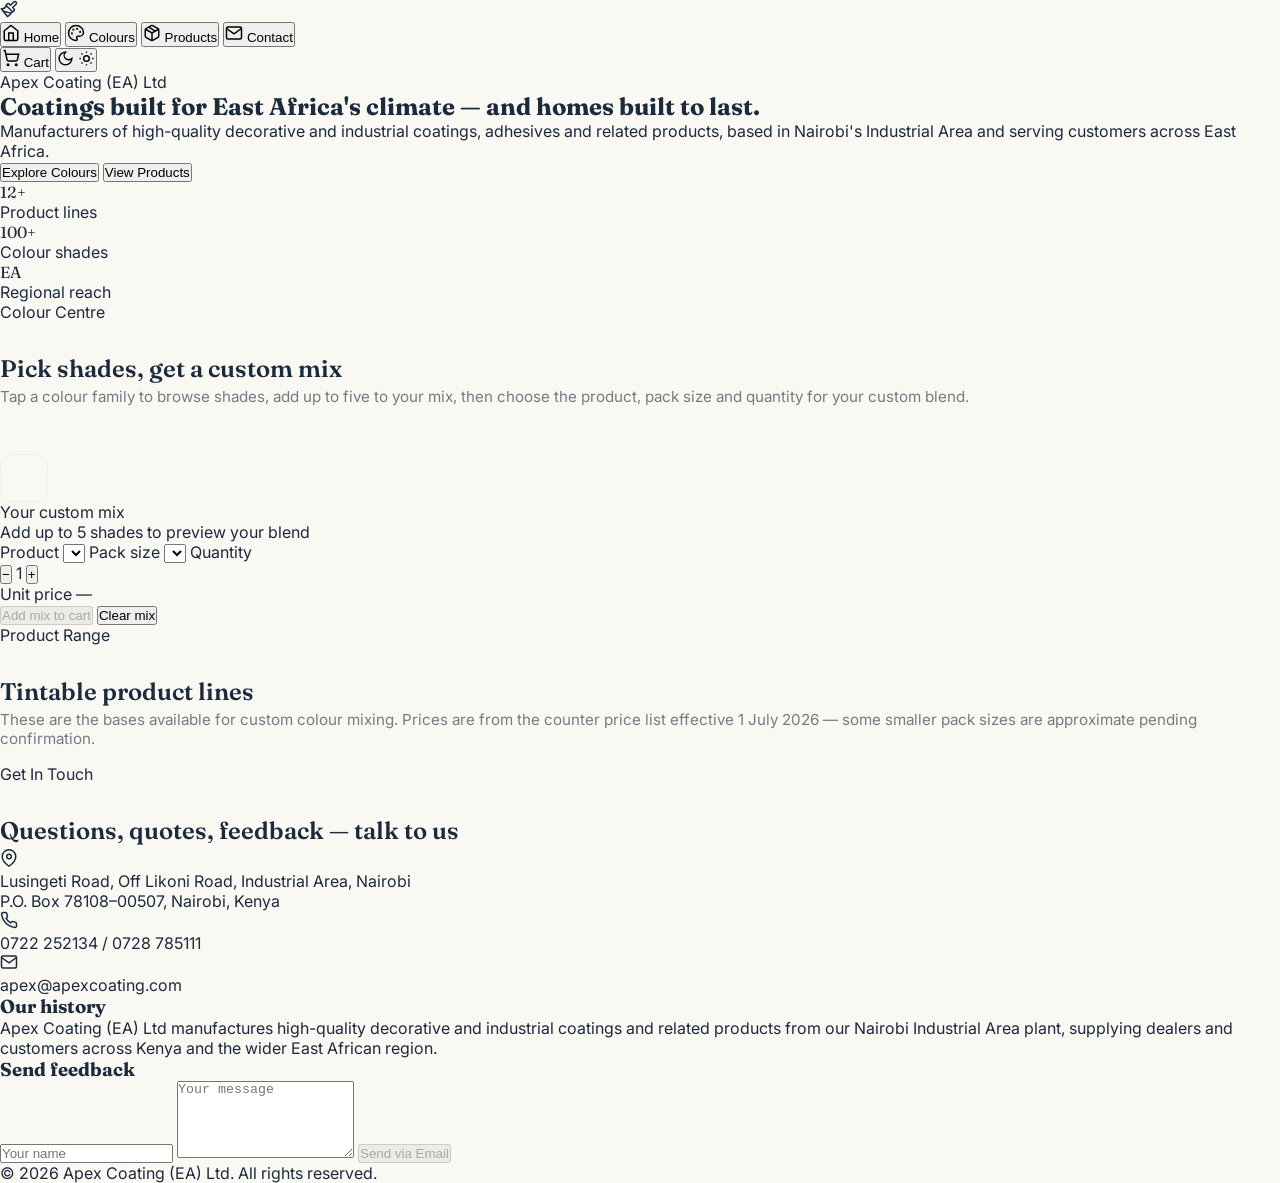
==== index.html @ f55a7b2a "Update index.html" ====
<!DOCTYPE html>
<html lang="en">
<head>
<meta charset="UTF-8" />
<meta name="viewport" content="width=device-width, initial-scale=1.0" />
<title>Apex Coating (EA) Ltd — Colour Centre</title>
<link rel="preconnect" href="https://fonts.googleapis.com">
<link href="https://fonts.googleapis.com/css2?family=Fraunces:opsz,wght@9..144,500;9..144,600;9..144,700&family=Inter:wght@400;500;600;700&display=swap" rel="stylesheet">
<link rel="stylesheet" href="style.css" />
</head>
<body>

  <!-- SIDEBAR -->
  <nav class="sidebar">
    <div class="logo-badge">
      <svg width="18" height="18" viewBox="0 0 24 24" fill="none" stroke="currentColor" stroke-width="2">
        <path d="M18.37 2.63 14 7l-1.59-1.59a2 2 0 0 0-2.82 0L8 7l9 9 1.59-1.59a2 2 0 0 0 0-2.82L17 10l4.37-4.37a2.12 2.12 0 1 0-3-3Z"/>
        <path d="M9 8c-2 3-4 3.5-7 4l8 10c2-1 6-5 6-7"/>
        <path d="M14.5 17.5 4.5 15"/>
      </svg>
    </div>
    <div class="nav-links">
      <button class="nav-btn active" data-target="home" data-label="Home">
        <svg viewBox="0 0 24 24" width="18" height="18" fill="none" stroke="currentColor" stroke-width="2"><path d="m3 9 9-7 9 7v11a2 2 0 0 1-2 2H5a2 2 0 0 1-2-2z"/><polyline points="9 22 9 12 15 12 15 22"/></svg>
        <span class="tooltip">Home</span>
      </button>
      <button class="nav-btn" data-target="colors" data-label="Colours">
        <svg viewBox="0 0 24 24" width="18" height="18" fill="none" stroke="currentColor" stroke-width="2"><circle cx="13.5" cy="6.5" r=".5"/><circle cx="17.5" cy="10.5" r=".5"/><circle cx="8.5" cy="7.5" r=".5"/><circle cx="6.5" cy="12.5" r=".5"/><path d="M12 2C6.5 2 2 6.5 2 12s4.5 10 10 10c.926 0 1.648-.746 1.648-1.688 0-.437-.18-.835-.437-1.125-.29-.289-.438-.652-.438-1.125a1.64 1.64 0 0 1 1.668-1.668h1.996c3.051 0 5.555-2.503 5.555-5.554C21.965 6.012 17.461 2 12 2z"/></svg>
        <span class="tooltip">Colours</span>
      </button>
      <button class="nav-btn" data-target="products" data-label="Products">
        <svg viewBox="0 0 24 24" width="18" height="18" fill="none" stroke="currentColor" stroke-width="2"><path d="M16.5 9.4 7.55 4.24"/><path d="M21 16V8a2 2 0 0 0-1-1.73l-7-4a2 2 0 0 0-2 0l-7 4A2 2 0 0 0 3 8v8a2 2 0 0 0 1 1.73l7 4a2 2 0 0 0 2 0l7-4A2 2 0 0 0 21 16z"/><polyline points="3.29 7 12 12 20.71 7"/><line x1="12" y1="22" x2="12" y2="12"/></svg>
        <span class="tooltip">Products</span>
      </button>
      <button class="nav-btn" data-target="contact" data-label="Contact">
        <svg viewBox="0 0 24 24" width="18" height="18" fill="none" stroke="currentColor" stroke-width="2"><path d="M4 4h16c1.1 0 2 .9 2 2v12c0 1.1-.9 2-2 2H4c-1.1 0-2-.9-2-2V6c0-1.1.9-2 2-2z"/><polyline points="22,6 12,13 2,6"/></svg>
        <span class="tooltip">Contact</span>
      </button>
    </div>
    <button id="cartToggle" class="nav-btn cart-btn">
      <svg viewBox="0 0 24 24" width="18" height="18" fill="none" stroke="currentColor" stroke-width="2"><circle cx="8" cy="21" r="1"/><circle cx="19" cy="21" r="1"/><path d="M2.05 2.05h2l2.66 12.42a2 2 0 0 0 2 1.58h9.78a2 2 0 0 0 2-1.58l1.65-7.42H5.12"/></svg>
      <span class="tooltip">Cart</span>
      <span id="cartBadge" class="cart-badge" hidden>0</span>
    </button>
    <button id="themeToggle" class="nav-btn theme-btn">
      <svg id="iconMoon" viewBox="0 0 24 24" width="17" height="17" fill="none" stroke="currentColor" stroke-width="2"><path d="M12 3a6 6 0 0 0 9 9 9 9 0 1 1-9-9Z"/></svg>
      <svg id="iconSun" viewBox="0 0 24 24" width="17" height="17" fill="none" stroke="currentColor" stroke-width="2" hidden><circle cx="12" cy="12" r="4"/><path d="M12 2v2M12 20v2M4.93 4.93l1.41 1.41M17.66 17.66l1.41 1.41M2 12h2M20 12h2M6.34 17.66l-1.41 1.41M19.07 4.93l-1.41 1.41"/></svg>
    </button>
  </nav>

  <main>
    <!-- HOME -->
    <section id="home" class="section hero">
      <p class="eyebrow">Apex Coating (EA) Ltd</p>
      <h1 class="display">Coatings built for East Africa's climate — and homes built to last.</h1>
      <p class="lead">
        Manufacturers of high-quality decorative and industrial coatings, adhesives and
        related products, based in Nairobi's Industrial Area and serving customers across
        East Africa.
      </p>
      <div class="btn-row">
        <button class="btn btn-primary" data-scroll="colors">Explore Colours</button>
        <button class="btn btn-outline" data-scroll="products">View Products</button>
      </div>
      <div class="stats">
        <div><p class="display stat-num">12+</p><p class="stat-label">Product lines</p></div>
        <div><p class="display stat-num">100+</p><p class="stat-label">Colour shades</p></div>
        <div><p class="display stat-num">EA</p><p class="stat-label">Regional reach</p></div>
      </div>
    </section>

    <!-- COLOURS / MIXER -->
    <section id="colors" class="section">
      <p class="eyebrow">Colour Centre</p>
      <h2 class="display section-title">Pick shades, get a custom mix</h2>
      <p class="section-sub">
        Tap a colour family to browse shades, add up to five to your mix, then choose the
        product, pack size and quantity for your custom blend.
      </p>

      <div id="groupGrid" class="group-grid"></div>
      <div id="shadePanel" class="shade-panel" hidden></div>

      <div class="mixer">
        <div class="mixer-hero">
          <div id="blendSwatch" class="blend-swatch"></div>
          <div class="mixer-hero-text">
            <p class="mixer-hero-label">Your custom mix</p>
            <p id="mixComponents" class="mix-components">Add up to 5 shades to preview your blend</p>
          </div>
        </div>

        <div id="pickTray" class="pick-tray"></div>

        <div class="mixer-controls">
          <label>
            Product
            <select id="productSelect"></select>
          </label>
          <label>
            Pack size
            <select id="sizeSelect"></select>
          </label>
          <label>
            Quantity
            <div class="qty-stepper">
              <button id="qtyMinus" type="button">−</button>
              <span id="qtyValue">1</span>
              <button id="qtyPlus" type="button">+</button>
            </div>
          </label>
          <div class="mixer-price">
            <span class="mixer-price-label">Unit price</span>
            <span id="unitPrice" class="mixer-price-value">—</span>
          </div>
        </div>

        <div class="mixer-actions">
          <button id="addToCartBtn" class="btn btn-primary" disabled>Add mix to cart</button>
          <button id="clearMixBtn" class="btn btn-ghost">Clear mix</button>
        </div>
      </div>
    </section>

    <!-- PRODUCTS -->
    <section id="products" class="section">
      <p class="eyebrow">Product Range</p>
      <h2 class="display section-title">Tintable product lines</h2>
      <p class="section-sub">
        These are the bases available for custom colour mixing. Prices are from the counter
        price list effective 1 July 2026 — some smaller pack sizes are approximate pending
        confirmation.
      </p>
      <div id="productGrid" class="product-grid"></div>
    </section>

    <!-- CONTACT -->
    <section id="contact" class="section">
      <p class="eyebrow">Get In Touch</p>
      <h2 class="display section-title">Questions, quotes, feedback — talk to us</h2>

      <div class="contact-grid">
        <div>
          <div class="contact-info">
            <div class="contact-row">
              <svg viewBox="0 0 24 24" width="18" height="18" fill="none" stroke="currentColor" stroke-width="2"><path d="M21 10c0 7-9 13-9 13s-9-6-9-13a9 9 0 0 1 18 0z"/><circle cx="12" cy="10" r="3"/></svg>
              <p>Lusingeti Road, Off Likoni Road, Industrial Area, Nairobi<br />P.O. Box 78108–00507, Nairobi, Kenya</p>
            </div>
            <div class="contact-row">
              <svg viewBox="0 0 24 24" width="18" height="18" fill="none" stroke="currentColor" stroke-width="2"><path d="M22 16.92v3a2 2 0 0 1-2.18 2 19.79 19.79 0 0 1-8.63-3.07 19.5 19.5 0 0 1-6-6 19.79 19.79 0 0 1-3.07-8.67A2 2 0 0 1 4.11 2h3a2 2 0 0 1 2 1.72c.127.96.361 1.903.7 2.81a2 2 0 0 1-.45 2.11L8.09 9.91a16 16 0 0 0 6 6l1.27-1.27a2 2 0 0 1 2.11-.45c.907.339 1.85.573 2.81.7A2 2 0 0 1 22 16.92z"/></svg>
              <p>0722 252134 / 0728 785111</p>
            </div>
            <div class="contact-row">
              <svg viewBox="0 0 24 24" width="18" height="18" fill="none" stroke="currentColor" stroke-width="2"><path d="M4 4h16c1.1 0 2 .9 2 2v12c0 1.1-.9 2-2 2H4c-1.1 0-2-.9-2-2V6c0-1.1.9-2 2-2z"/><polyline points="22,6 12,13 2,6"/></svg>
              <p>apex@apexcoating.com</p>
            </div>
          </div>
          <div class="card history-card">
            <h3 class="display">Our history</h3>
            <p>
              Apex Coating (EA) Ltd manufactures high-quality decorative and industrial
              coatings and related products from our Nairobi Industrial Area plant, supplying
              dealers and customers across Kenya and the wider East African region.
            </p>
          </div>
        </div>

        <div class="card feedback-card">
          <h3 class="display">Send feedback</h3>
          <input id="fbName" type="text" placeholder="Your name" />
          <textarea id="fbMessage" rows="5" placeholder="Your message"></textarea>
          <button id="fbSend" class="btn btn-primary" disabled>Send via Email</button>
        </div>
      </div>

      <div class="footer">© 2026 Apex Coating (EA) Ltd. All rights reserved.</div>
    </section>
  </main>

  <!-- CART DRAWER -->
  <div id="cartOverlay" class="cart-overlay" hidden></div>
  <aside id="cartDrawer" class="cart-drawer" hidden>
    <div class="cart-drawer-header">
      <h3 class="display">Your Cart</h3>
      <button id="cartClose" class="icon-btn">✕</button>
    </div>
    <div id="cartItems" class="cart-items"></div>
    <div class="cart-footer">
      <div class="cart-total-row">
        <span>Total</span>
        <span id="cartTotal">KES 0</span>
      </div>
      <a id="cartQuoteBtn" class="btn btn-primary btn-block" href="#">Request Quote for Cart</a>
    </div>
  </aside>

  <script src="script.js"></script>
</body>
</html>
---- style.css ----
* {
  margin: 0;
  padding: 0;
  box-sizing: border-box;
}
body {
  font-family: 'Inter', sans-serif;
  background: #FAF8F3;
  color: #1B2A3D;
  min-height: 100vh;
}
.display { font-family: 'Fraunces', serif; }
.container { max-width: 1200px; margin: 0 auto; padding: 2rem; }

.header {
  background: #1B2A3D;
  color: #F1ECE0;
  padding: 1.2rem 2rem;
  display: flex;
  justify-content: space-between;
  align-items: center;
  position: sticky;
  top: 0;
  z-index: 100;
}
.logo { display: flex; align-items: center; gap: 0.5rem; font-weight: 700; font-size: 1.15rem; font-family: 'Fraunces', serif; }
.theme-toggle { background: none; border: none; color: #F1ECE0; font-size: 1.2rem; cursor: pointer; padding: 0.3rem 0.6rem; border-radius: 8px; background: rgba(255,255,255,0.06); }

.group-grid {
  display: grid;
  grid-template-columns: repeat(auto-fill, minmax(140px, 1fr));
  gap: 0.75rem;
  margin: 1.5rem 0;
}
.group-btn {
  border: none;
  border-radius: 12px;
  overflow: hidden;
  text-align: left;
  cursor: pointer;
  transition: 0.15s;
  background: white;
  border: 2px solid transparent;
}
.group-btn:hover { transform: translateY(-2px); box-shadow: 0 8px 16px rgba(0,0,0,0.04); }
.group-btn.active { border-color: #C98A1D; }
.group-swatch { height: 56px; width: 100%; }
.group-label { padding: 0.5rem 0.75rem; font-weight: 600; font-size: 0.85rem; background: white; }
.group-count { font-weight: 400; opacity: 0.5; font-size: 0.7rem; margin-left: 0.3rem; }

.shade-grid {
  display: grid;
  grid-template-columns: repeat(auto-fill, minmax(150px, 1fr));
  gap: 0.75rem;
  margin: 1.5rem 0;
}
.shade-card {
  background: white;
  border-radius: 12px;
  overflow: hidden;
  border: 1px solid rgba(27,42,61,0.06);
  transition: 0.15s;
  cursor: pointer;
}
.shade-card:hover { transform: translateY(-2px); box-shadow: 0 8px 16px rgba(0,0,0,0.04); }
.shade-card.picked { border-color: #C98A1D; background: #FFFDF5; }
.shade-card.disabled { opacity: 0.4; cursor: not-allowed; }
.shade-swatch { height: 64px; width: 100%; }
.shade-info { padding: 0.5rem 0.75rem; }
.shade-name { font-weight: 600; font-size: 0.8rem; line-height: 1.2; }
.shade-hex { font-size: 0.65rem; opacity: 0.5; font-family: monospace; }

.tray {
  background: white;
  border-radius: 16px;
  padding: 1.5rem;
  margin: 2rem 0;
  border: 1px solid rgba(27,42,61,0.06);
  box-shadow: 0 4px 12px rgba(0,0,0,0.02);
}
.tray-header { display: flex; justify-content: space-between; align-items: center; flex-wrap: wrap; gap: 0.5rem; margin-bottom: 0.75rem; }
.tray-title { font-weight: 600; font-size: 1.05rem; }
.tray-picks { display: flex; flex-wrap: wrap; gap: 0.5rem; list-style: none; padding: 0; margin: 0.5rem 0; }
.tray-pick { background: #F1ECE0; padding: 0.25rem 0.75rem; border-radius: 20px; font-size: 0.8rem; display: flex; align-items: center; gap: 0.4rem; }
.tray-pick .remove { cursor: pointer; opacity: 0.4; font-weight: 700; margin-left: 0.2rem; }
.tray-pick .remove:hover { opacity: 1; }
.tray-blend { margin-top: 0.75rem; display: flex; align-items: center; gap: 1rem; flex-wrap: wrap; }
.blend-swatch { width: 48px; height: 48px; border-radius: 12px; border: 1px solid rgba(0,0,0,0.04); }

.empty-state { opacity: 0.5; font-size: 0.9rem; margin: 0.5rem 0; }
.section-title { font-size: 1.5rem; font-weight: 600; margin: 2rem 0 0.25rem 0; }
.section-sub { opacity: 0.6; font-size: 0.95rem; margin-bottom: 1rem; }
hr { border: none; border-top: 1px solid rgba(27,42,61,0.06); margin: 2rem 0; }
.back-btn { background: none; border: none; color: #C98A1D; font-weight: 600; font-size: 0.9rem; cursor: pointer; padding: 0.3rem 0; }
.footer-text { opacity: 0.4; font-size: 0.8rem; text-align: center; margin: 3rem 0 1rem 0; }
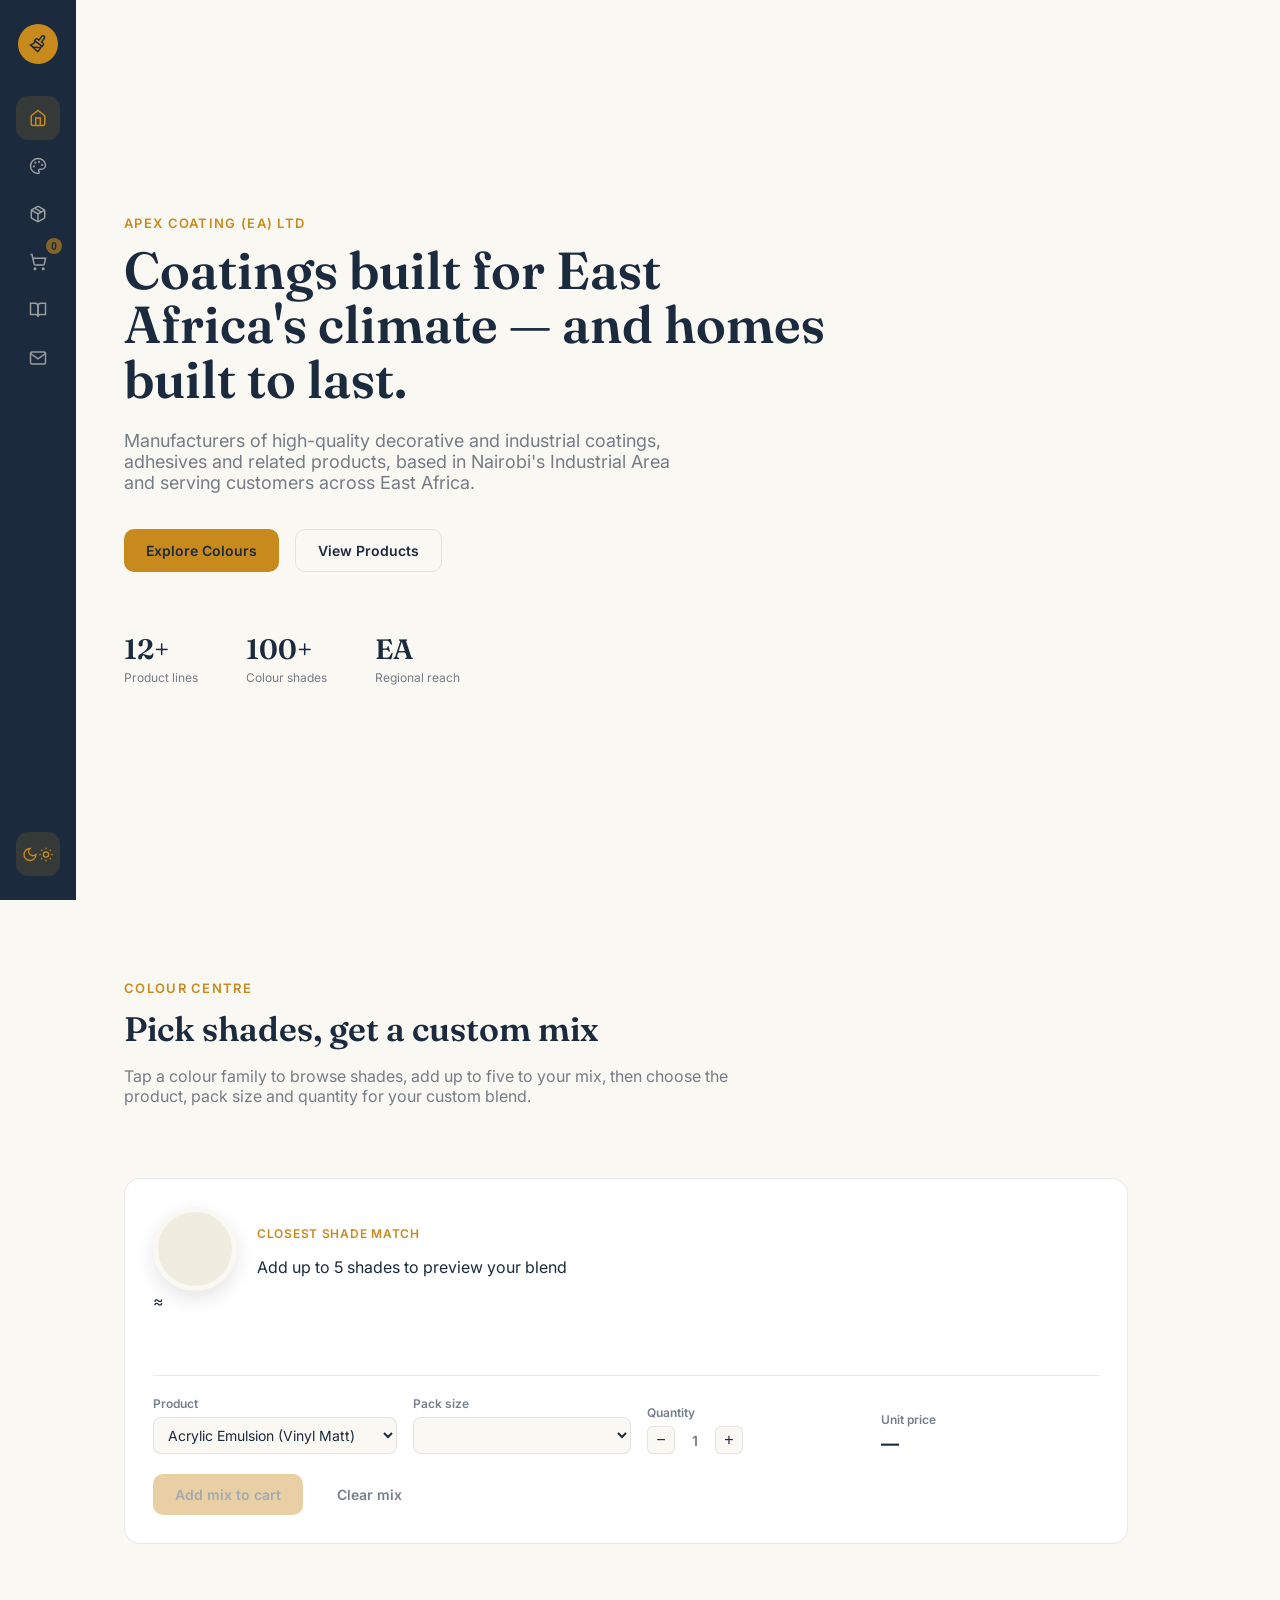
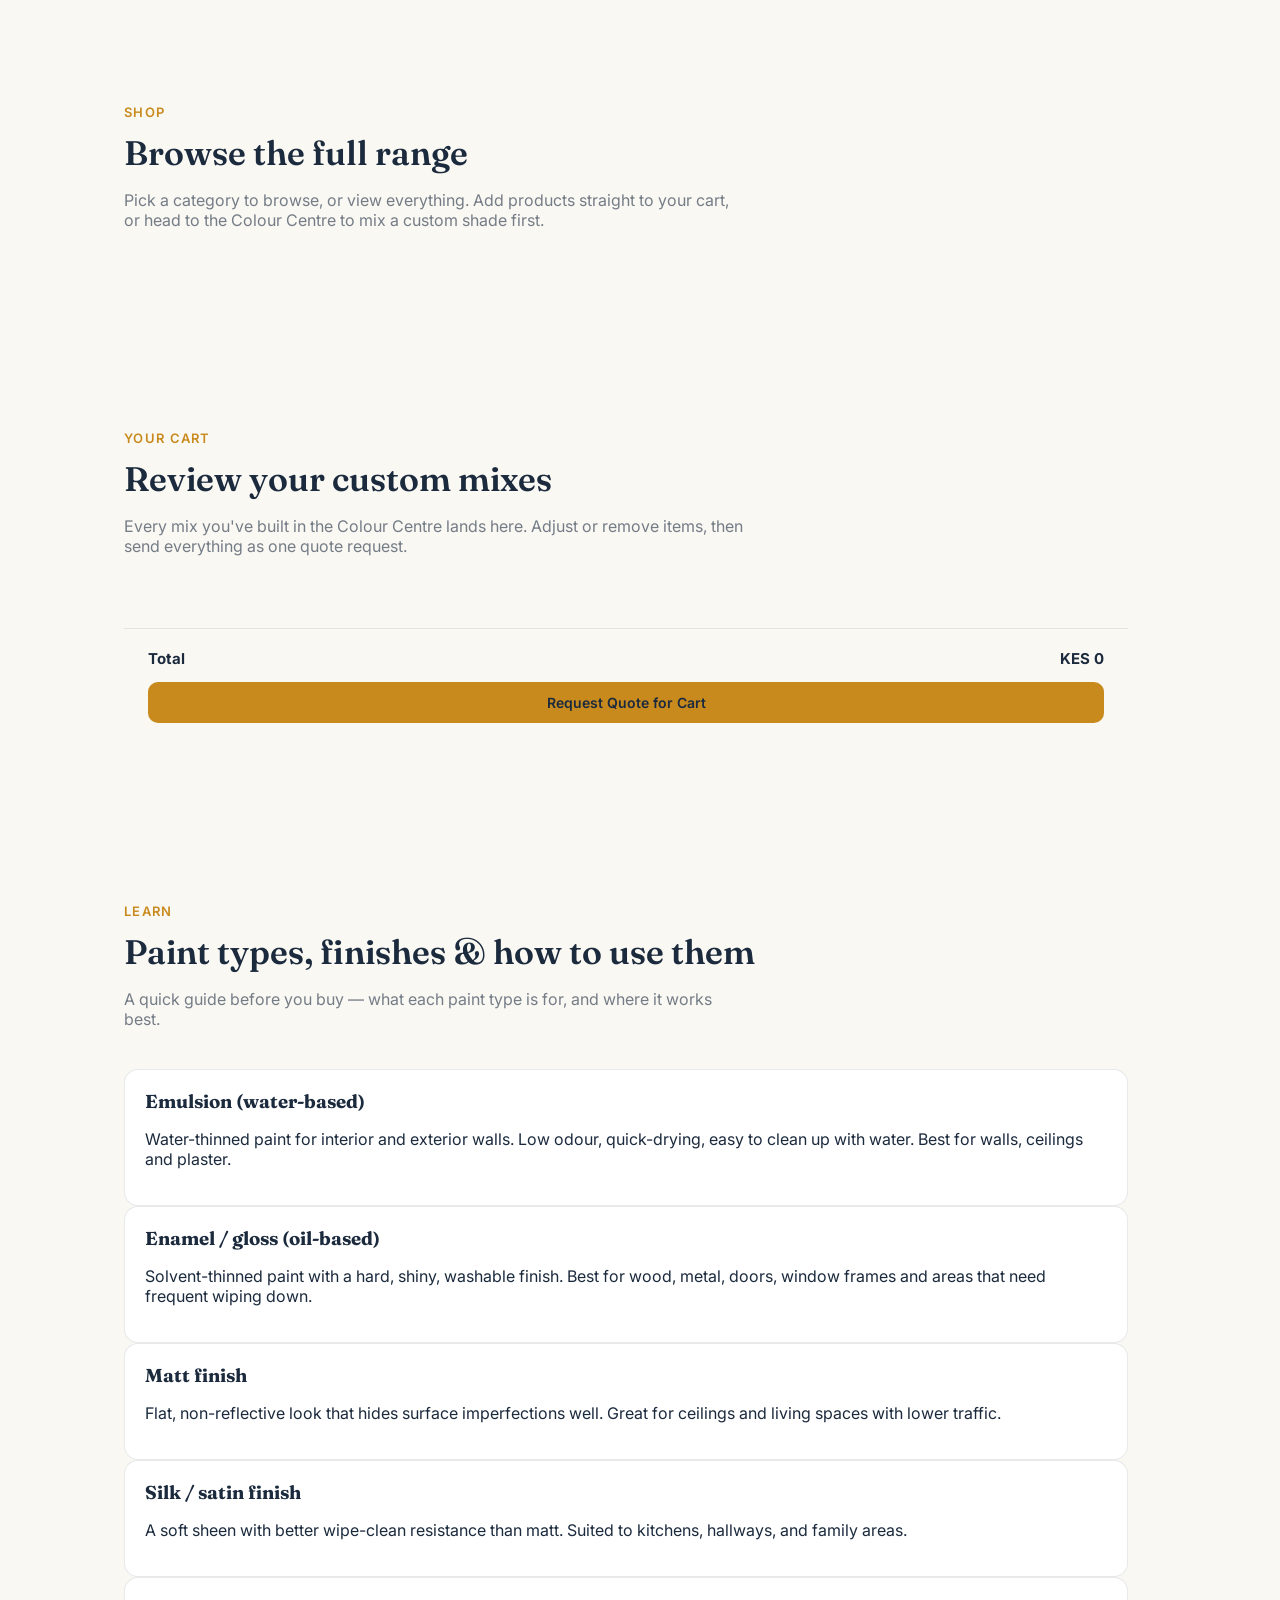
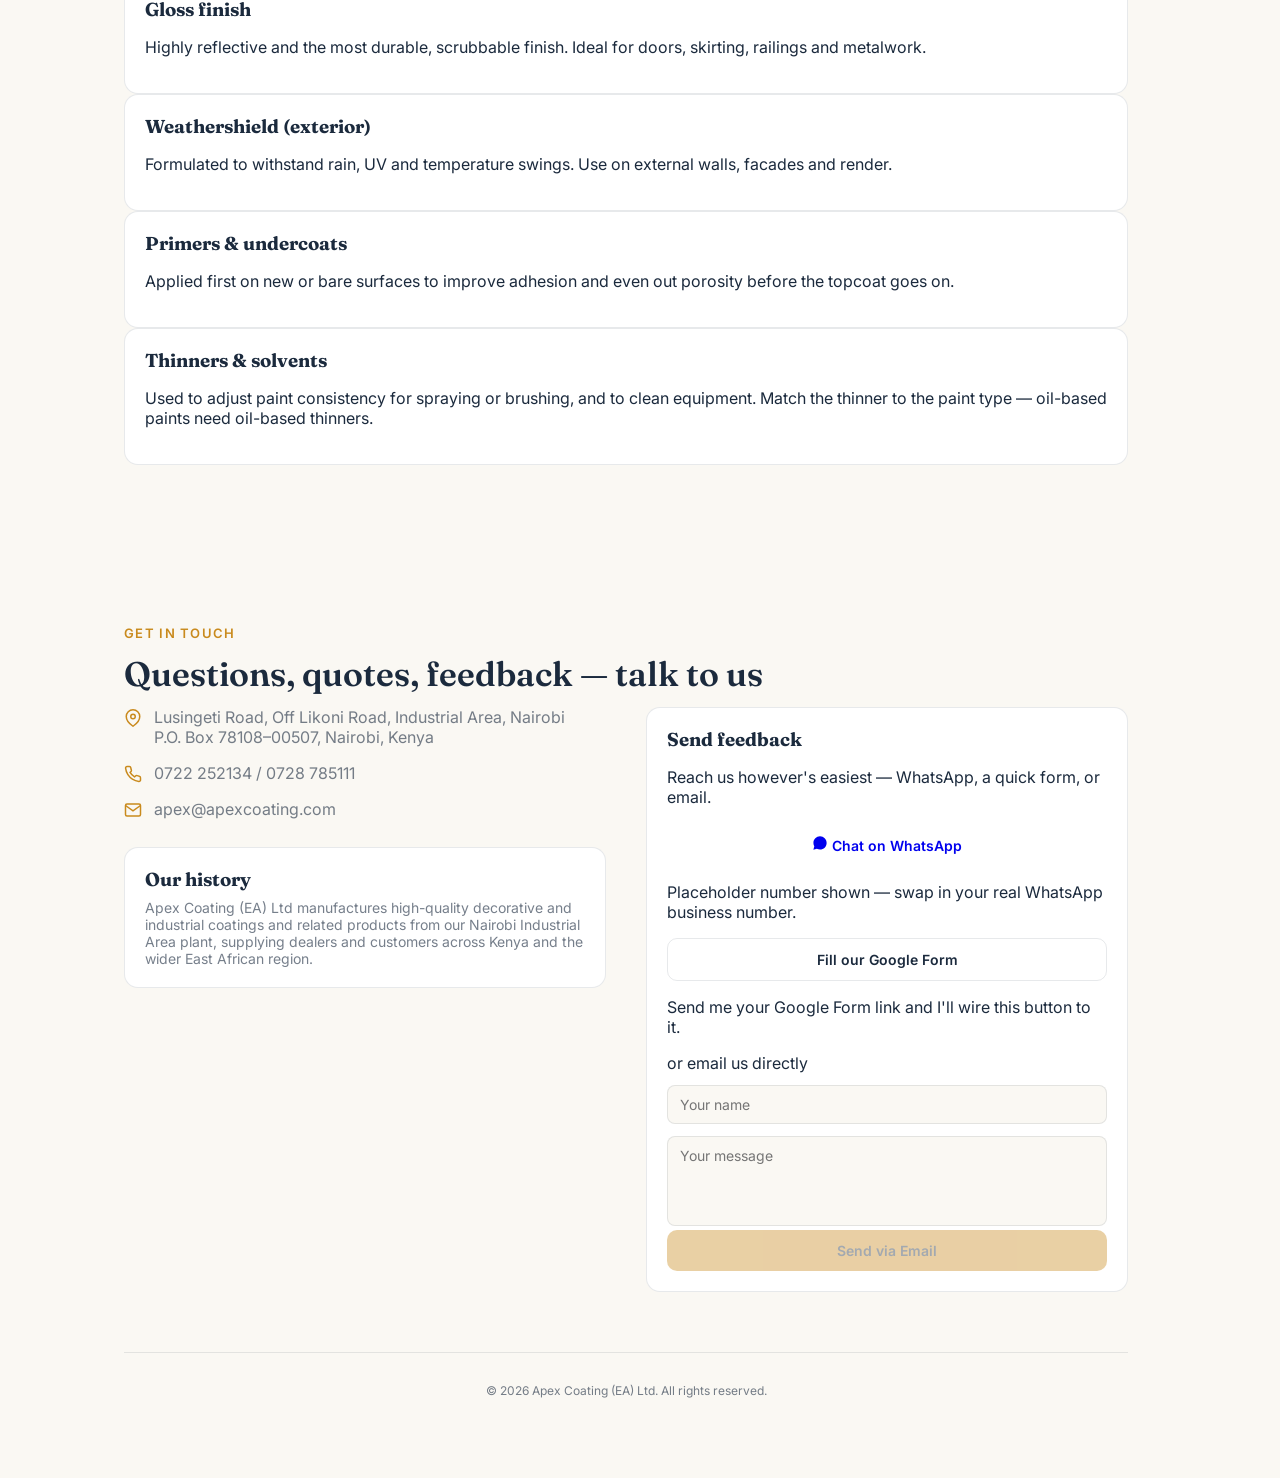
==== commit 92e5fa58: "Update index.html" ====
--- a/index.html
+++ b/index.html
@@ -32,16 +32,20 @@
         <svg viewBox="0 0 24 24" width="18" height="18" fill="none" stroke="currentColor" stroke-width="2"><path d="M16.5 9.4 7.55 4.24"/><path d="M21 16V8a2 2 0 0 0-1-1.73l-7-4a2 2 0 0 0-2 0l-7 4A2 2 0 0 0 3 8v8a2 2 0 0 0 1 1.73l7 4a2 2 0 0 0 2 0l7-4A2 2 0 0 0 21 16z"/><polyline points="3.29 7 12 12 20.71 7"/><line x1="12" y1="22" x2="12" y2="12"/></svg>
         <span class="tooltip">Products</span>
       </button>
+      <button class="nav-btn" data-target="cart" data-label="Cart">
+        <svg viewBox="0 0 24 24" width="18" height="18" fill="none" stroke="currentColor" stroke-width="2"><circle cx="8" cy="21" r="1"/><circle cx="19" cy="21" r="1"/><path d="M2.05 2.05h2l2.66 12.42a2 2 0 0 0 2 1.58h9.78a2 2 0 0 0 2-1.58l1.65-7.42H5.12"/></svg>
+        <span class="tooltip">Cart</span>
+        <span id="cartBadge" class="cart-badge" hidden>0</span>
+      </button>
+      <button class="nav-btn" data-target="learn" data-label="Learn">
+        <svg viewBox="0 0 24 24" width="18" height="18" fill="none" stroke="currentColor" stroke-width="2"><path d="M2 3h6a4 4 0 0 1 4 4v14a3 3 0 0 0-3-3H2z"/><path d="M22 3h-6a4 4 0 0 0-4 4v14a3 3 0 0 1 3-3h7z"/></svg>
+        <span class="tooltip">Learn</span>
+      </button>
       <button class="nav-btn" data-target="contact" data-label="Contact">
         <svg viewBox="0 0 24 24" width="18" height="18" fill="none" stroke="currentColor" stroke-width="2"><path d="M4 4h16c1.1 0 2 .9 2 2v12c0 1.1-.9 2-2 2H4c-1.1 0-2-.9-2-2V6c0-1.1.9-2 2-2z"/><polyline points="22,6 12,13 2,6"/></svg>
         <span class="tooltip">Contact</span>
       </button>
     </div>
-    <button id="cartToggle" class="nav-btn cart-btn">
-      <svg viewBox="0 0 24 24" width="18" height="18" fill="none" stroke="currentColor" stroke-width="2"><circle cx="8" cy="21" r="1"/><circle cx="19" cy="21" r="1"/><path d="M2.05 2.05h2l2.66 12.42a2 2 0 0 0 2 1.58h9.78a2 2 0 0 0 2-1.58l1.65-7.42H5.12"/></svg>
-      <span class="tooltip">Cart</span>
-      <span id="cartBadge" class="cart-badge" hidden>0</span>
-    </button>
     <button id="themeToggle" class="nav-btn theme-btn">
       <svg id="iconMoon" viewBox="0 0 24 24" width="17" height="17" fill="none" stroke="currentColor" stroke-width="2"><path d="M12 3a6 6 0 0 0 9 9 9 9 0 1 1-9-9Z"/></svg>
       <svg id="iconSun" viewBox="0 0 24 24" width="17" height="17" fill="none" stroke="currentColor" stroke-width="2" hidden><circle cx="12" cy="12" r="4"/><path d="M12 2v2M12 20v2M4.93 4.93l1.41 1.41M17.66 17.66l1.41 1.41M2 12h2M20 12h2M6.34 17.66l-1.41 1.41M19.07 4.93l-1.41 1.41"/></svg>
@@ -83,10 +87,15 @@
 
       <div class="mixer">
         <div class="mixer-hero">
-          <div id="blendSwatch" class="blend-swatch"></div>
+          <div class="blend-compare">
+            <div id="blendSwatch" class="blend-swatch"></div>
+            <span class="approx-symbol">≈</span>
+            <div id="matchSwatch" class="match-swatch"></div>
+          </div>
           <div class="mixer-hero-text">
-            <p class="mixer-hero-label">Your custom mix</p>
-            <p id="mixComponents" class="mix-components">Add up to 5 shades to preview your blend</p>
+            <p class="mixer-hero-label">Closest shade match</p>
+            <p id="mixMatch" class="mix-match">Add up to 5 shades to preview your blend</p>
+            <p id="mixComponents" class="mix-components"></p>
           </div>
         </div>
 
@@ -124,14 +133,76 @@
 
     <!-- PRODUCTS -->
     <section id="products" class="section">
-      <p class="eyebrow">Product Range</p>
-      <h2 class="display section-title">Tintable product lines</h2>
+      <p class="eyebrow">Shop</p>
+      <h2 class="display section-title">Browse the full range</h2>
       <p class="section-sub">
-        These are the bases available for custom colour mixing. Prices are from the counter
-        price list effective 1 July 2026 — some smaller pack sizes are approximate pending
-        confirmation.
-      </p>
-      <div id="productGrid" class="product-grid"></div>
+        Pick a category to browse, or view everything. Add products straight to your cart,
+        or head to the Colour Centre to mix a custom shade first.
+      </p>
+      <div id="categoryTabs" class="category-tabs"></div>
+      <div id="productGrid"></div>
+    </section>
+
+    <!-- CART -->
+    <section id="cart" class="section">
+      <p class="eyebrow">Your Cart</p>
+      <h2 class="display section-title">Review your custom mixes</h2>
+      <p class="section-sub">
+        Every mix you've built in the Colour Centre lands here. Adjust or remove items, then
+        send everything as one quote request.
+      </p>
+      <div class="cart-page">
+        <div id="cartItems" class="cart-items"></div>
+        <div class="cart-footer">
+          <div class="cart-total-row">
+            <span>Total</span>
+            <span id="cartTotal">KES 0</span>
+          </div>
+          <a id="cartQuoteBtn" class="btn btn-primary btn-block" href="#">Request Quote for Cart</a>
+        </div>
+      </div>
+    </section>
+
+    <!-- EDUCATION -->
+    <section id="learn" class="section">
+      <p class="eyebrow">Learn</p>
+      <h2 class="display section-title">Paint types, finishes &amp; how to use them</h2>
+      <p class="section-sub">A quick guide before you buy — what each paint type is for, and where it works best.</p>
+
+      <div class="learn-grid">
+        <div class="card learn-card">
+          <h3 class="display">Emulsion (water-based)</h3>
+          <p>Water-thinned paint for interior and exterior walls. Low odour, quick-drying, easy to clean up with water. Best for walls, ceilings and plaster.</p>
+        </div>
+        <div class="card learn-card">
+          <h3 class="display">Enamel / gloss (oil-based)</h3>
+          <p>Solvent-thinned paint with a hard, shiny, washable finish. Best for wood, metal, doors, window frames and areas that need frequent wiping down.</p>
+        </div>
+        <div class="card learn-card">
+          <h3 class="display">Matt finish</h3>
+          <p>Flat, non-reflective look that hides surface imperfections well. Great for ceilings and living spaces with lower traffic.</p>
+        </div>
+        <div class="card learn-card">
+          <h3 class="display">Silk / satin finish</h3>
+          <p>A soft sheen with better wipe-clean resistance than matt. Suited to kitchens, hallways, and family areas.</p>
+        </div>
+        <div class="card learn-card">
+          <h3 class="display">Gloss finish</h3>
+          <p>Highly reflective and the most durable, scrubbable finish. Ideal for doors, skirting, railings and metalwork.</p>
+        </div>
+        <div class="card learn-card">
+          <h3 class="display">Weathershield (exterior)</h3>
+          <p>Formulated to withstand rain, UV and temperature swings. Use on external walls, facades and render.</p>
+        </div>
+        <div class="card learn-card">
+          <h3 class="display">Primers &amp; undercoats</h3>
+          <p>Applied first on new or bare surfaces to improve adhesion and even out porosity before the topcoat goes on.</p>
+        </div>
+        <div class="card learn-card">
+          <h3 class="display">Thinners &amp; solvents</h3>
+          <p>Used to adjust paint consistency for spraying or brushing, and to clean equipment. Match the thinner to the paint type — oil-based paints need oil-based thinners.</p>
+        </div>
+      </div>
     </section>
 
     <!-- CONTACT -->
@@ -167,32 +238,27 @@
 
         <div class="card feedback-card">
           <h3 class="display">Send feedback</h3>
+          <p class="feedback-sub">Reach us however's easiest — WhatsApp, a quick form, or email.</p>
+
+          <a class="btn btn-whatsapp btn-block" href="https://wa.me/254722252134" target="_blank" rel="noopener">
+            <svg viewBox="0 0 24 24" width="16" height="16" fill="currentColor"><path d="M12.04 2C6.58 2 2.13 6.45 2.13 11.91c0 1.75.46 3.45 1.32 4.95L2.05 22l5.25-1.38a9.9 9.9 0 0 0 4.74 1.21h.01c5.46 0 9.9-4.45 9.9-9.91C21.96 6.45 17.5 2 12.04 2z"/></svg>
+            Chat on WhatsApp
+          </a>
+          <p class="feedback-note">Placeholder number shown — swap in your real WhatsApp business number.</p>
+
+          <a class="btn btn-outline btn-block" href="#" id="googleFormLink" target="_blank" rel="noopener">Fill our Google Form</a>
+          <p class="feedback-note">Send me your Google Form link and I'll wire this button to it.</p>
+
+          <div class="feedback-divider">or email us directly</div>
           <input id="fbName" type="text" placeholder="Your name" />
-          <textarea id="fbMessage" rows="5" placeholder="Your message"></textarea>
-          <button id="fbSend" class="btn btn-primary" disabled>Send via Email</button>
+          <textarea id="fbMessage" rows="4" placeholder="Your message"></textarea>
+          <button id="fbSend" class="btn btn-primary btn-block" disabled>Send via Email</button>
         </div>
       </div>
 
       <div class="footer">© 2026 Apex Coating (EA) Ltd. All rights reserved.</div>
     </section>
   </main>
-
-  <!-- CART DRAWER -->
-  <div id="cartOverlay" class="cart-overlay" hidden></div>
-  <aside id="cartDrawer" class="cart-drawer" hidden>
-    <div class="cart-drawer-header">
-      <h3 class="display">Your Cart</h3>
-      <button id="cartClose" class="icon-btn">✕</button>
-    </div>
-    <div id="cartItems" class="cart-items"></div>
-    <div class="cart-footer">
-      <div class="cart-total-row">
-        <span>Total</span>
-        <span id="cartTotal">KES 0</span>
-      </div>
-      <a id="cartQuoteBtn" class="btn btn-primary btn-block" href="#">Request Quote for Cart</a>
-    </div>
-  </aside>
 
   <script src="script.js"></script>
 </body>
--- a/style.css
+++ b/style.css
@@ -1,95 +1,409 @@
-* {
+:root {
+  --bg: #FAF8F3;
+  --bg-alt: #F1ECE0;
+  --ink: #1B2A3D;
+  --ink-soft: rgba(27,42,61,0.6);
+  --card: #FFFFFF;
+  --border: rgba(27,42,61,0.1);
+  --accent: #C98A1D;
+  --accent-soft: rgba(201,138,29,0.15);
+  --sidebar: #1B2A3D;
+  --sidebar-text: #F1ECE0;
+}
+
+body.dark {
+  --bg: #14181F;
+  --bg-alt: #1B212B;
+  --ink: #EDEAE2;
+  --ink-soft: rgba(237,234,226,0.6);
+  --card: #1D222B;
+  --border: rgba(237,234,226,0.1);
+  --accent: #E0A93A;
+  --accent-soft: rgba(224,169,58,0.15);
+  --sidebar: #0D1116;
+  --sidebar-text: #EDEAE2;
+}
+
+* { box-sizing: border-box; }
+
+body {
   margin: 0;
-  padding: 0;
-  box-sizing: border-box;
-}
-body {
+  background: var(--bg);
+  color: var(--ink);
   font-family: 'Inter', sans-serif;
-  background: #FAF8F3;
-  color: #1B2A3D;
-  min-height: 100vh;
-}
-.display { font-family: 'Fraunces', serif; }
-.container { max-width: 1200px; margin: 0 auto; padding: 2rem; }
-
-.header {
-  background: #1B2A3D;
-  color: #F1ECE0;
-  padding: 1.2rem 2rem;
+  transition: background 0.3s, color 0.3s;
+}
+
+.display { font-family: 'Fraunces', serif; margin: 0; }
+
+::-webkit-scrollbar { width: 8px; }
+::-webkit-scrollbar-thumb { background: var(--border); border-radius: 4px; }
+
+/* ---------------- SIDEBAR ---------------- */
+
+.sidebar {
+  position: fixed;
+  left: 0; top: 0; bottom: 0;
+  width: 76px;
+  background: var(--sidebar);
+  color: var(--sidebar-text);
   display: flex;
-  justify-content: space-between;
+  flex-direction: column;
   align-items: center;
-  position: sticky;
-  top: 0;
-  z-index: 100;
-}
-.logo { display: flex; align-items: center; gap: 0.5rem; font-weight: 700; font-size: 1.15rem; font-family: 'Fraunces', serif; }
-.theme-toggle { background: none; border: none; color: #F1ECE0; font-size: 1.2rem; cursor: pointer; padding: 0.3rem 0.6rem; border-radius: 8px; background: rgba(255,255,255,0.06); }
+  padding: 24px 0;
+  z-index: 50;
+}
+
+.logo-badge {
+  width: 40px; height: 40px;
+  border-radius: 50%;
+  background: var(--accent);
+  color: var(--sidebar);
+  display: flex; align-items: center; justify-content: center;
+  transform: rotate(-8deg);
+  margin-bottom: 32px;
+}
+
+.nav-links { display: flex; flex-direction: column; gap: 4px; flex: 1; }
+
+.nav-btn {
+  position: relative;
+  width: 44px; height: 44px;
+  border-radius: 12px;
+  border: none;
+  background: transparent;
+  color: var(--sidebar-text);
+  opacity: 0.6;
+  display: flex; align-items: center; justify-content: center;
+  cursor: pointer;
+  transition: background 0.2s, opacity 0.2s;
+}
+.nav-btn:hover { opacity: 1; }
+.nav-btn.active { background: var(--accent-soft); color: var(--accent); opacity: 1; }
+
+.tooltip {
+  position: absolute;
+  left: 56px;
+  white-space: nowrap;
+  font-size: 12px;
+  font-weight: 500;
+  padding: 4px 8px;
+  border-radius: 6px;
+  background: var(--card);
+  color: var(--ink);
+  border: 1px solid var(--border);
+  opacity: 0;
+  pointer-events: none;
+  transition: opacity 0.15s;
+}
+.nav-btn:hover .tooltip { opacity: 1; }
+
+.cart-btn { margin-top: 8px; position: relative; }
+.cart-badge {
+  position: absolute;
+  top: -2px; right: -2px;
+  background: var(--accent);
+  color: var(--sidebar);
+  font-size: 10px;
+  font-weight: 700;
+  min-width: 16px; height: 16px;
+  border-radius: 8px;
+  display: flex; align-items: center; justify-content: center;
+  padding: 0 3px;
+}
+
+.theme-btn { margin-top: 12px; background: var(--accent-soft); color: var(--accent); opacity: 1; }
+
+/* ---------------- LAYOUT ---------------- */
+
+main { margin-left: 76px; }
+
+.section { padding: 80px 48px; max-width: 1100px; }
+.section:first-child { min-height: 100vh; display: flex; flex-direction: column; justify-content: center; }
+
+.eyebrow {
+  font-size: 13px;
+  font-weight: 600;
+  letter-spacing: 0.1em;
+  text-transform: uppercase;
+  color: var(--accent);
+  margin: 0 0 12px;
+}
+
+.hero h1 { font-size: 52px; font-weight: 600; line-height: 1.05; margin: 0 0 24px; max-width: 720px; }
+.lead { font-size: 18px; color: var(--ink-soft); max-width: 560px; margin: 0 0 36px; }
+
+.btn-row { display: flex; gap: 16px; margin-bottom: 60px; }
+
+.btn {
+  font-family: 'Inter', sans-serif;
+  font-size: 14px;
+  font-weight: 600;
+  padding: 12px 22px;
+  border-radius: 10px;
+  border: none;
+  cursor: pointer;
+  transition: opacity 0.2s, background 0.2s;
+}
+.btn:disabled { opacity: 0.4; cursor: not-allowed; }
+.btn-primary { background: var(--accent); color: var(--sidebar); }
+.btn-primary:hover:not(:disabled) { opacity: 0.9; }
+.btn-outline { background: transparent; color: var(--ink); border: 1px solid var(--border); }
+.btn-ghost { background: transparent; color: var(--ink-soft); }
+.btn-block { display: block; width: 100%; text-align: center; text-decoration: none; box-sizing: border-box; }
+
+.stats { display: flex; gap: 48px; }
+.stat-num { font-size: 28px; font-weight: 600; }
+.stat-label { font-size: 12px; color: var(--ink-soft); margin: 4px 0 0; }
+
+.section-title { font-size: 34px; font-weight: 600; margin-bottom: 12px; }
+.section-sub { color: var(--ink-soft); max-width: 620px; margin-bottom: 40px; }
+
+/* ---------------- COLOUR GROUPS ---------------- */
 
 .group-grid {
   display: grid;
-  grid-template-columns: repeat(auto-fill, minmax(140px, 1fr));
-  gap: 0.75rem;
-  margin: 1.5rem 0;
-}
-.group-btn {
-  border: none;
+  grid-template-columns: repeat(5, 1fr);
+  gap: 12px;
+  margin-bottom: 32px;
+}
+@media (max-width: 800px) { .group-grid { grid-template-columns: repeat(2, 1fr); } }
+
+.group-tile {
   border-radius: 12px;
   overflow: hidden;
+  border: 2px solid transparent;
+  cursor: pointer;
   text-align: left;
-  cursor: pointer;
-  transition: 0.15s;
-  background: white;
-  border: 2px solid transparent;
-}
-.group-btn:hover { transform: translateY(-2px); box-shadow: 0 8px 16px rgba(0,0,0,0.04); }
-.group-btn.active { border-color: #C98A1D; }
-.group-swatch { height: 56px; width: 100%; }
-.group-label { padding: 0.5rem 0.75rem; font-weight: 600; font-size: 0.85rem; background: white; }
-.group-count { font-weight: 400; opacity: 0.5; font-size: 0.7rem; margin-left: 0.3rem; }
+  background: none;
+  padding: 0;
+  transition: border-color 0.2s;
+}
+.group-tile.active { border-color: var(--accent); }
+.group-tile .swatch { height: 64px; }
+.group-tile .label {
+  background: var(--card);
+  padding: 10px 12px;
+}
+.group-tile .label p:first-child { font-size: 14px; font-weight: 600; margin: 0; }
+.group-tile .label p:last-child { font-size: 12px; color: var(--ink-soft); margin: 2px 0 0; }
+
+.shade-panel {
+  background: var(--card);
+  border: 1px solid var(--border);
+  border-radius: 16px;
+  padding: 24px;
+  margin-bottom: 32px;
+}
+.shade-panel-header {
+  display: flex; justify-content: space-between; align-items: center;
+  margin-bottom: 16px;
+}
+.shade-panel-header h3 { font-size: 18px; font-weight: 600; }
+.shade-panel-header button { background: none; border: none; color: var(--ink-soft); cursor: pointer; font-size: 18px; }
 
 .shade-grid {
   display: grid;
-  grid-template-columns: repeat(auto-fill, minmax(150px, 1fr));
-  gap: 0.75rem;
-  margin: 1.5rem 0;
-}
-.shade-card {
-  background: white;
-  border-radius: 12px;
-  overflow: hidden;
-  border: 1px solid rgba(27,42,61,0.06);
-  transition: 0.15s;
+  grid-template-columns: repeat(4, 1fr);
+  gap: 12px;
+}
+@media (max-width: 800px) { .shade-grid { grid-template-columns: repeat(2, 1fr); } }
+
+.shade-card { border: 1px solid var(--border); border-radius: 10px; overflow: hidden; }
+.shade-card .swatch { height: 64px; }
+.shade-card .info { padding: 10px 12px; }
+.shade-card .info p { font-size: 13px; font-weight: 500; margin: 0 0 8px; }
+.shade-card button {
+  width: 100%;
+  font-size: 12px;
+  font-weight: 600;
+  padding: 6px 0;
+  border-radius: 6px;
+  border: none;
   cursor: pointer;
-}
-.shade-card:hover { transform: translateY(-2px); box-shadow: 0 8px 16px rgba(0,0,0,0.04); }
-.shade-card.picked { border-color: #C98A1D; background: #FFFDF5; }
-.shade-card.disabled { opacity: 0.4; cursor: not-allowed; }
-.shade-swatch { height: 64px; width: 100%; }
-.shade-info { padding: 0.5rem 0.75rem; }
-.shade-name { font-weight: 600; font-size: 0.8rem; line-height: 1.2; }
-.shade-hex { font-size: 0.65rem; opacity: 0.5; font-family: monospace; }
-
-.tray {
-  background: white;
+  background: var(--accent-soft);
+  color: var(--accent);
+}
+.shade-card button.added { background: var(--accent); color: var(--sidebar); }
+.shade-card button.disabled { background: var(--border); color: var(--ink-soft); cursor: not-allowed; }
+
+/* ---------------- MIXER ---------------- */
+
+.mixer {
+  background: var(--card);
+  border: 1px solid var(--border);
   border-radius: 16px;
-  padding: 1.5rem;
-  margin: 2rem 0;
-  border: 1px solid rgba(27,42,61,0.06);
-  box-shadow: 0 4px 12px rgba(0,0,0,0.02);
-}
-.tray-header { display: flex; justify-content: space-between; align-items: center; flex-wrap: wrap; gap: 0.5rem; margin-bottom: 0.75rem; }
-.tray-title { font-weight: 600; font-size: 1.05rem; }
-.tray-picks { display: flex; flex-wrap: wrap; gap: 0.5rem; list-style: none; padding: 0; margin: 0.5rem 0; }
-.tray-pick { background: #F1ECE0; padding: 0.25rem 0.75rem; border-radius: 20px; font-size: 0.8rem; display: flex; align-items: center; gap: 0.4rem; }
-.tray-pick .remove { cursor: pointer; opacity: 0.4; font-weight: 700; margin-left: 0.2rem; }
-.tray-pick .remove:hover { opacity: 1; }
-.tray-blend { margin-top: 0.75rem; display: flex; align-items: center; gap: 1rem; flex-wrap: wrap; }
-.blend-swatch { width: 48px; height: 48px; border-radius: 12px; border: 1px solid rgba(0,0,0,0.04); }
-
-.empty-state { opacity: 0.5; font-size: 0.9rem; margin: 0.5rem 0; }
-.section-title { font-size: 1.5rem; font-weight: 600; margin: 2rem 0 0.25rem 0; }
-.section-sub { opacity: 0.6; font-size: 0.95rem; margin-bottom: 1rem; }
-hr { border: none; border-top: 1px solid rgba(27,42,61,0.06); margin: 2rem 0; }
-.back-btn { background: none; border: none; color: #C98A1D; font-weight: 600; font-size: 0.9rem; cursor: pointer; padding: 0.3rem 0; }
-.footer-text { opacity: 0.4; font-size: 0.8rem; text-align: center; margin: 3rem 0 1rem 0; }
+  padding: 28px;
+}
+
+.mixer-hero { display: flex; align-items: center; gap: 20px; margin-bottom: 20px; }
+.blend-swatch {
+  width: 84px; height: 84px;
+  border-radius: 50%;
+  border: 5px solid var(--bg);
+  background: var(--bg-alt);
+  box-shadow: 0 8px 20px rgba(0,0,0,0.1);
+  flex-shrink: 0;
+}
+.mixer-hero-label { font-size: 12px; font-weight: 600; text-transform: uppercase; letter-spacing: 0.06em; color: var(--accent); margin: 0 0 4px; }
+.mix-components { font-size: 15px; color: var(--ink-soft); margin: 0; }
+
+.pick-tray { display: flex; flex-wrap: wrap; gap: 8px; margin-bottom: 24px; min-height: 20px; }
+.pick-chip {
+  display: flex; align-items: center; gap: 6px;
+  border: 1px solid var(--border);
+  border-radius: 999px;
+  padding: 4px 8px 4px 4px;
+}
+.pick-chip .dot { width: 20px; height: 20px; border-radius: 50%; }
+.pick-chip span { font-size: 12px; font-weight: 500; }
+.pick-chip button { background: none; border: none; color: var(--ink-soft); cursor: pointer; font-size: 12px; }
+
+.mixer-controls {
+  display: grid;
+  grid-template-columns: repeat(4, 1fr);
+  gap: 16px;
+  align-items: end;
+  border-top: 1px solid var(--border);
+  padding-top: 20px;
+  margin-bottom: 20px;
+}
+@media (max-width: 800px) { .mixer-controls { grid-template-columns: 1fr 1fr; } }
+
+.mixer-controls label { display: flex; flex-direction: column; font-size: 12px; font-weight: 600; color: var(--ink-soft); gap: 6px; }
+.mixer-controls select {
+  font-family: 'Inter', sans-serif;
+  font-size: 14px;
+  padding: 8px 10px;
+  border-radius: 8px;
+  border: 1px solid var(--border);
+  background: var(--bg);
+  color: var(--ink);
+}
+
+.qty-stepper { display: flex; align-items: center; gap: 12px; }
+.qty-stepper button {
+  width: 28px; height: 28px;
+  border-radius: 6px;
+  border: 1px solid var(--border);
+  background: var(--bg);
+  color: var(--ink);
+  cursor: pointer;
+  font-size: 16px;
+}
+.qty-stepper span { font-size: 14px; font-weight: 600; min-width: 16px; text-align: center; }
+
+.mixer-price { display: flex; flex-direction: column; gap: 6px; }
+.mixer-price-label { font-size: 12px; font-weight: 600; color: var(--ink-soft); }
+.mixer-price-value { font-size: 18px; font-weight: 700; }
+
+.mixer-actions { display: flex; gap: 12px; }
+
+/* ---------------- PRODUCTS ---------------- */
+
+.product-grid {
+  display: grid;
+  grid-template-columns: repeat(2, 1fr);
+  gap: 20px;
+}
+@media (max-width: 800px) { .product-grid { grid-template-columns: 1fr; } }
+
+.product-card {
+  background: var(--card);
+  border: 1px solid var(--border);
+  border-radius: 14px;
+  padding: 24px;
+}
+.product-card h3 { font-size: 17px; font-weight: 600; margin: 0 0 6px; }
+.product-tag {
+  display: inline-block;
+  font-size: 11px; font-weight: 600;
+  background: var(--accent-soft); color: var(--accent);
+  padding: 3px 10px; border-radius: 999px;
+  margin-bottom: 12px;
+}
+.product-card .blurb { font-size: 14px; color: var(--ink-soft); margin-bottom: 16px; }
+
+.price-grid { display: flex; flex-wrap: wrap; gap: 8px; margin-bottom: 16px; }
+.price-pill { background: var(--bg-alt); border-radius: 8px; padding: 8px 10px; text-align: center; min-width: 64px; }
+.price-pill .size { font-size: 11px; color: var(--ink-soft); }
+.price-pill .price { font-size: 13px; font-weight: 700; }
+
+.prep-toggle {
+  background: none; border: none; cursor: pointer;
+  color: var(--accent); font-size: 13px; font-weight: 600;
+  display: flex; align-items: center; gap: 4px; padding: 0;
+}
+.prep-content { margin-top: 12px; padding-top: 12px; border-top: 1px solid var(--border); font-size: 13px; color: var(--ink-soft); display: none; }
+.prep-content.open { display: block; }
+.prep-content b { color: var(--ink); }
+
+/* ---------------- CONTACT ---------------- */
+
+.contact-grid { display: grid; grid-template-columns: 1fr 1fr; gap: 40px; }
+@media (max-width: 800px) { .contact-grid { grid-template-columns: 1fr; } }
+
+.contact-info { display: flex; flex-direction: column; gap: 16px; margin-bottom: 28px; }
+.contact-row { display: flex; align-items: flex-start; gap: 12px; color: var(--ink-soft); }
+.contact-row svg { flex-shrink: 0; margin-top: 2px; color: var(--accent); }
+.contact-row p { margin: 0; }
+
+.card { background: var(--card); border: 1px solid var(--border); border-radius: 14px; padding: 20px; }
+.history-card p { font-size: 14px; color: var(--ink-soft); margin: 8px 0 0; }
+
+.feedback-card input, .feedback-card textarea {
+  width: 100%;
+  font-family: 'Inter', sans-serif;
+  font-size: 14px;
+  padding: 10px 12px;
+  border-radius: 8px;
+  border: 1px solid var(--border);
+  background: var(--bg);
+  color: var(--ink);
+  margin-top: 12px;
+  resize: none;
+}
+
+.footer { text-align: center; margin-top: 60px; padding-top: 30px; border-top: 1px solid var(--border); font-size: 12px; color: var(--ink-soft); }
+
+/* ---------------- CART DRAWER ---------------- */
+
+.cart-overlay {
+  position: fixed; inset: 0;
+  background: rgba(0,0,0,0.4);
+  z-index: 60;
+}
+
+.cart-drawer {
+  position: fixed;
+  top: 0; right: 0; bottom: 0;
+  width: 380px;
+  max-width: 90vw;
+  background: var(--card);
+  z-index: 70;
+  display: flex;
+  flex-direction: column;
+  box-shadow: -8px 0 30px rgba(0,0,0,0.15);
+}
+
+.cart-drawer-header {
+  display: flex; justify-content: space-between; align-items: center;
+  padding: 20px 24px;
+  border-bottom: 1px solid var(--border);
+}
+.cart-drawer-header h3 { font-size: 18px; font-weight: 600; }
+.icon-btn { background: none; border: none; cursor: pointer; color: var(--ink-soft); font-size: 16px; }
+
+.cart-items { flex: 1; overflow-y: auto; padding: 16px 24px; }
+.cart-item { display: flex; gap: 12px; padding: 14px 0; border-bottom: 1px solid var(--border); }
+.cart-item .dot { width: 36px; height: 36px; border-radius: 50%; flex-shrink: 0; }
+.cart-item-info { flex: 1; }
+.cart-item-info .name { font-size: 13px; font-weight: 600; margin: 0 0 2px; }
+.cart-item-info .meta { font-size: 12px; color: var(--ink-soft); margin: 0 0 6px; }
+.cart-item-info .row { display: flex; justify-content: space-between; align-items: center; }
+.cart-item-info .price { font-size: 13px; font-weight: 700; }
+.cart-item-info button { background: none; border: none; color: var(--ink-soft); font-size: 11px; cursor: pointer; text-decoration: underline; }
+.cart-empty { color: var(--ink-soft); font-size: 14px; text-align: center; padding: 40px 0; }
+
+.cart-footer { padding: 20px 24px; border-top: 1px solid var(--border); }
+.cart-total-row { display: flex; justify-content: space-between; font-weight: 700; margin-bottom: 14px; font-size: 15px; }
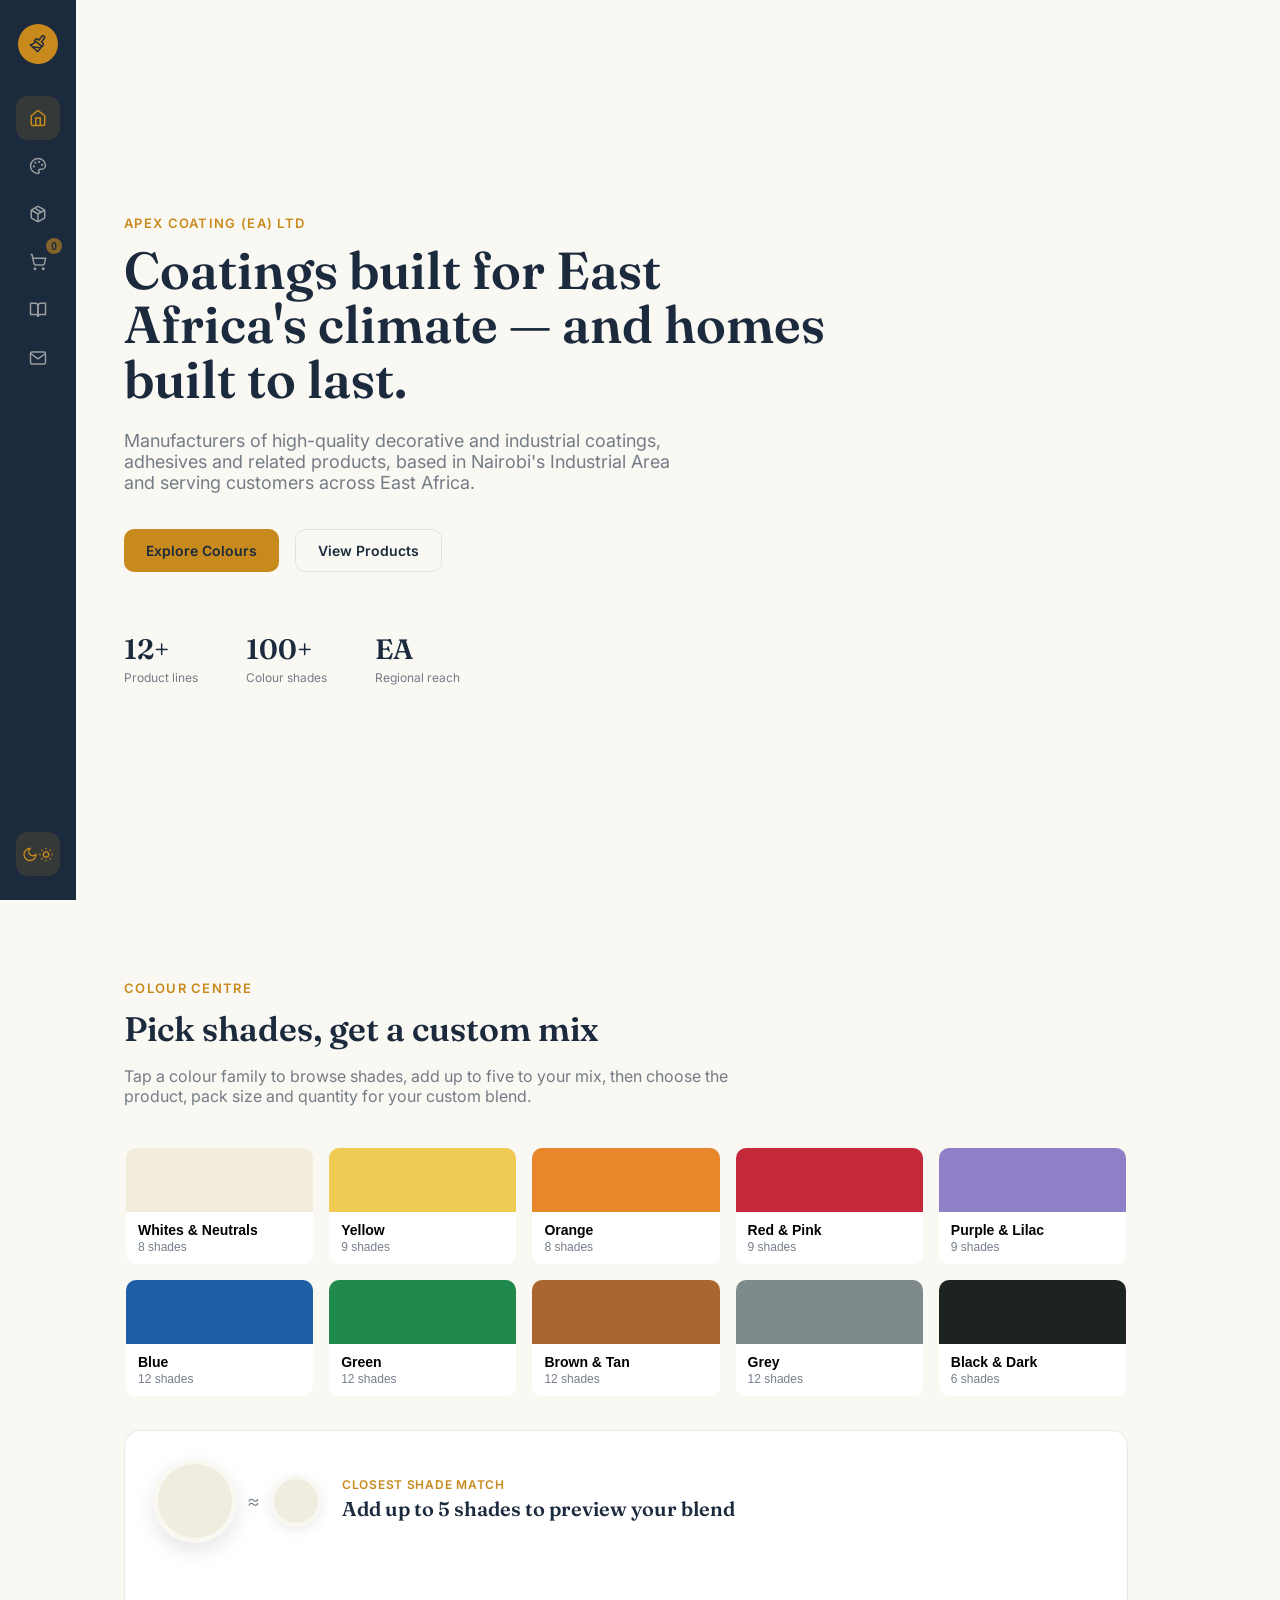
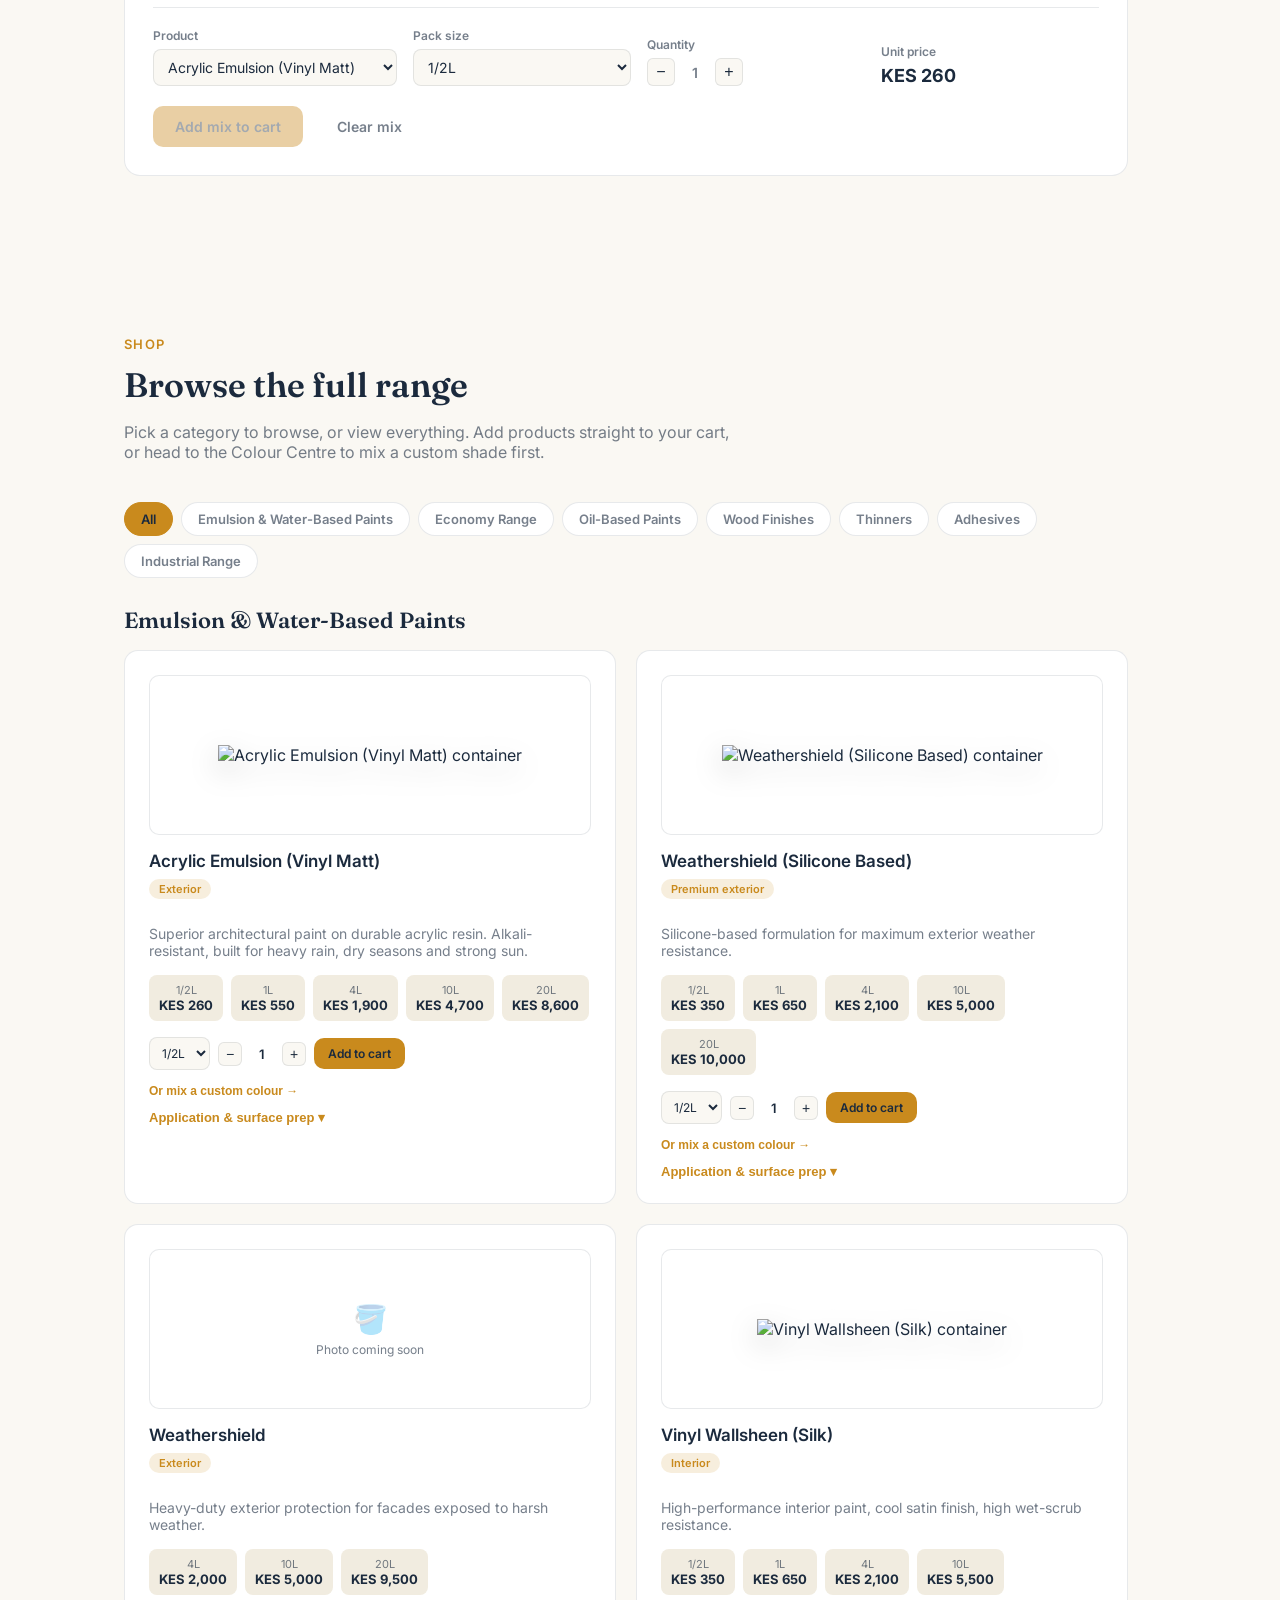
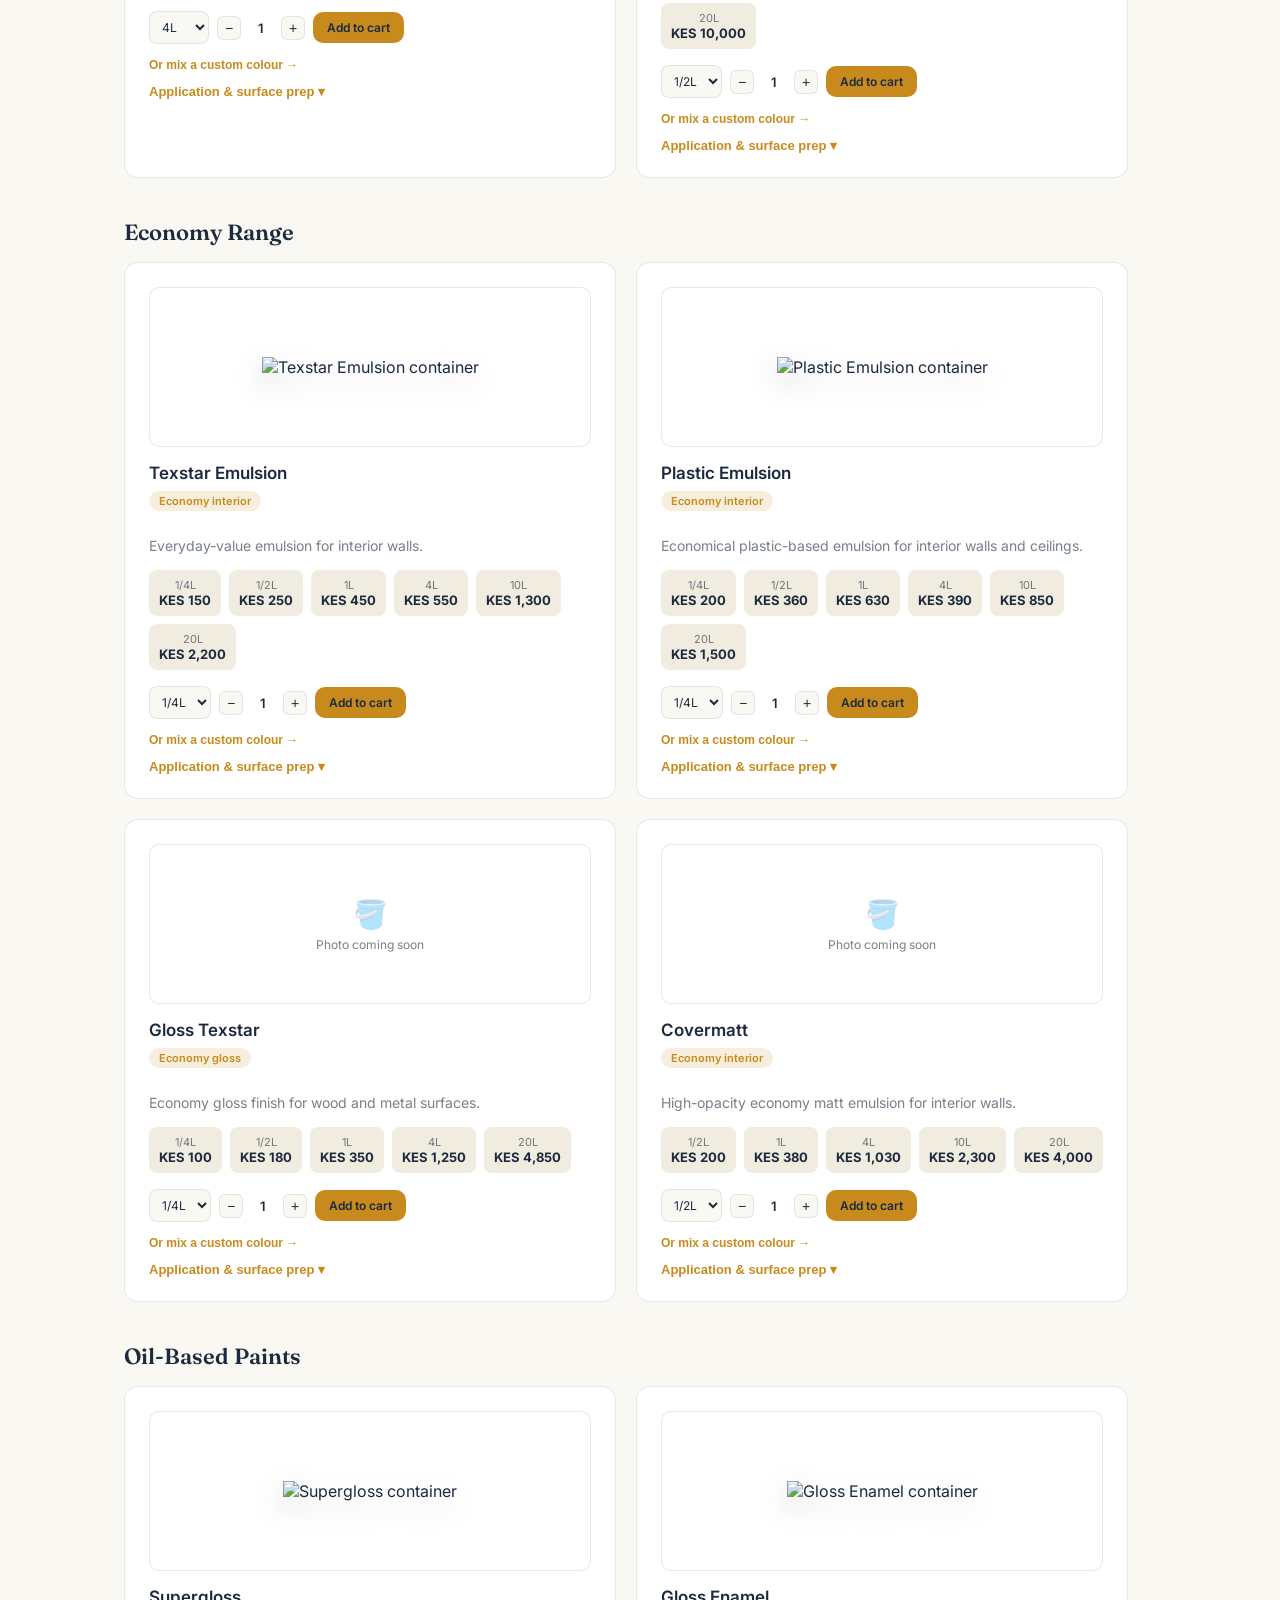
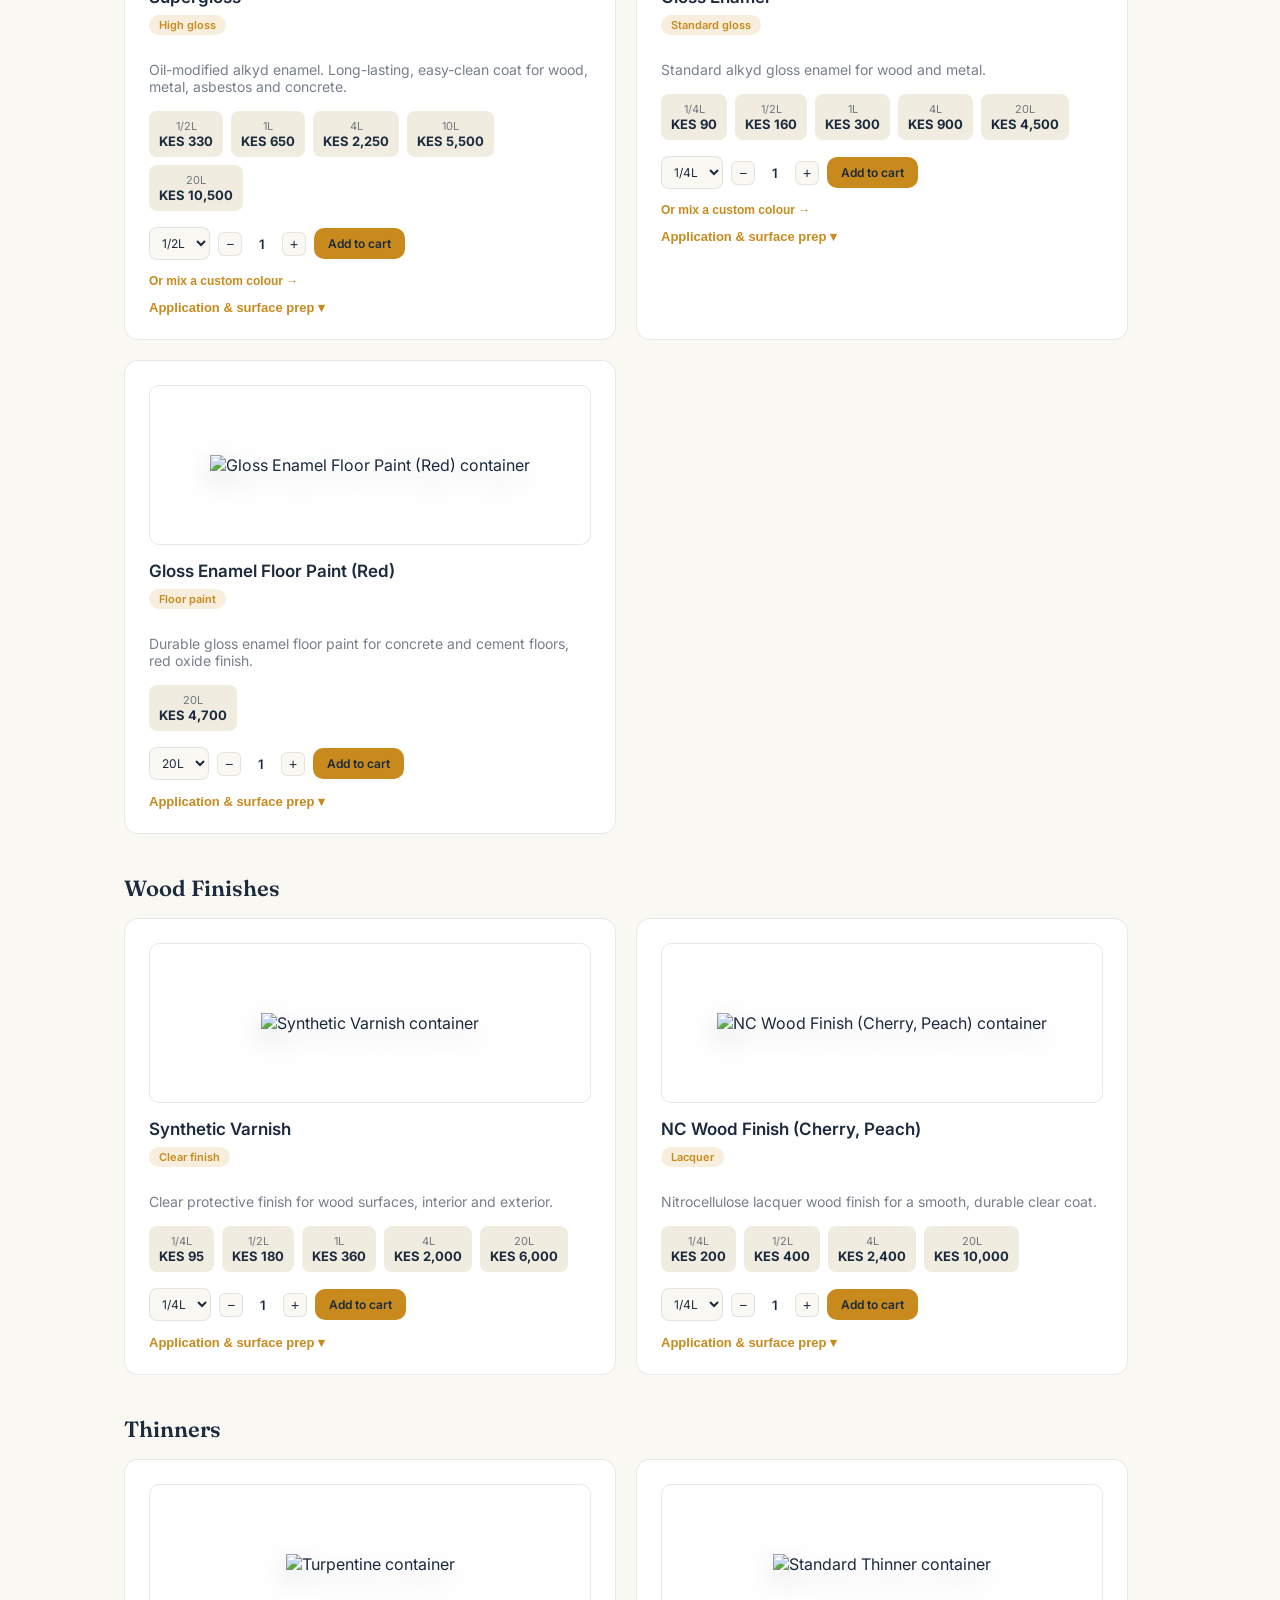
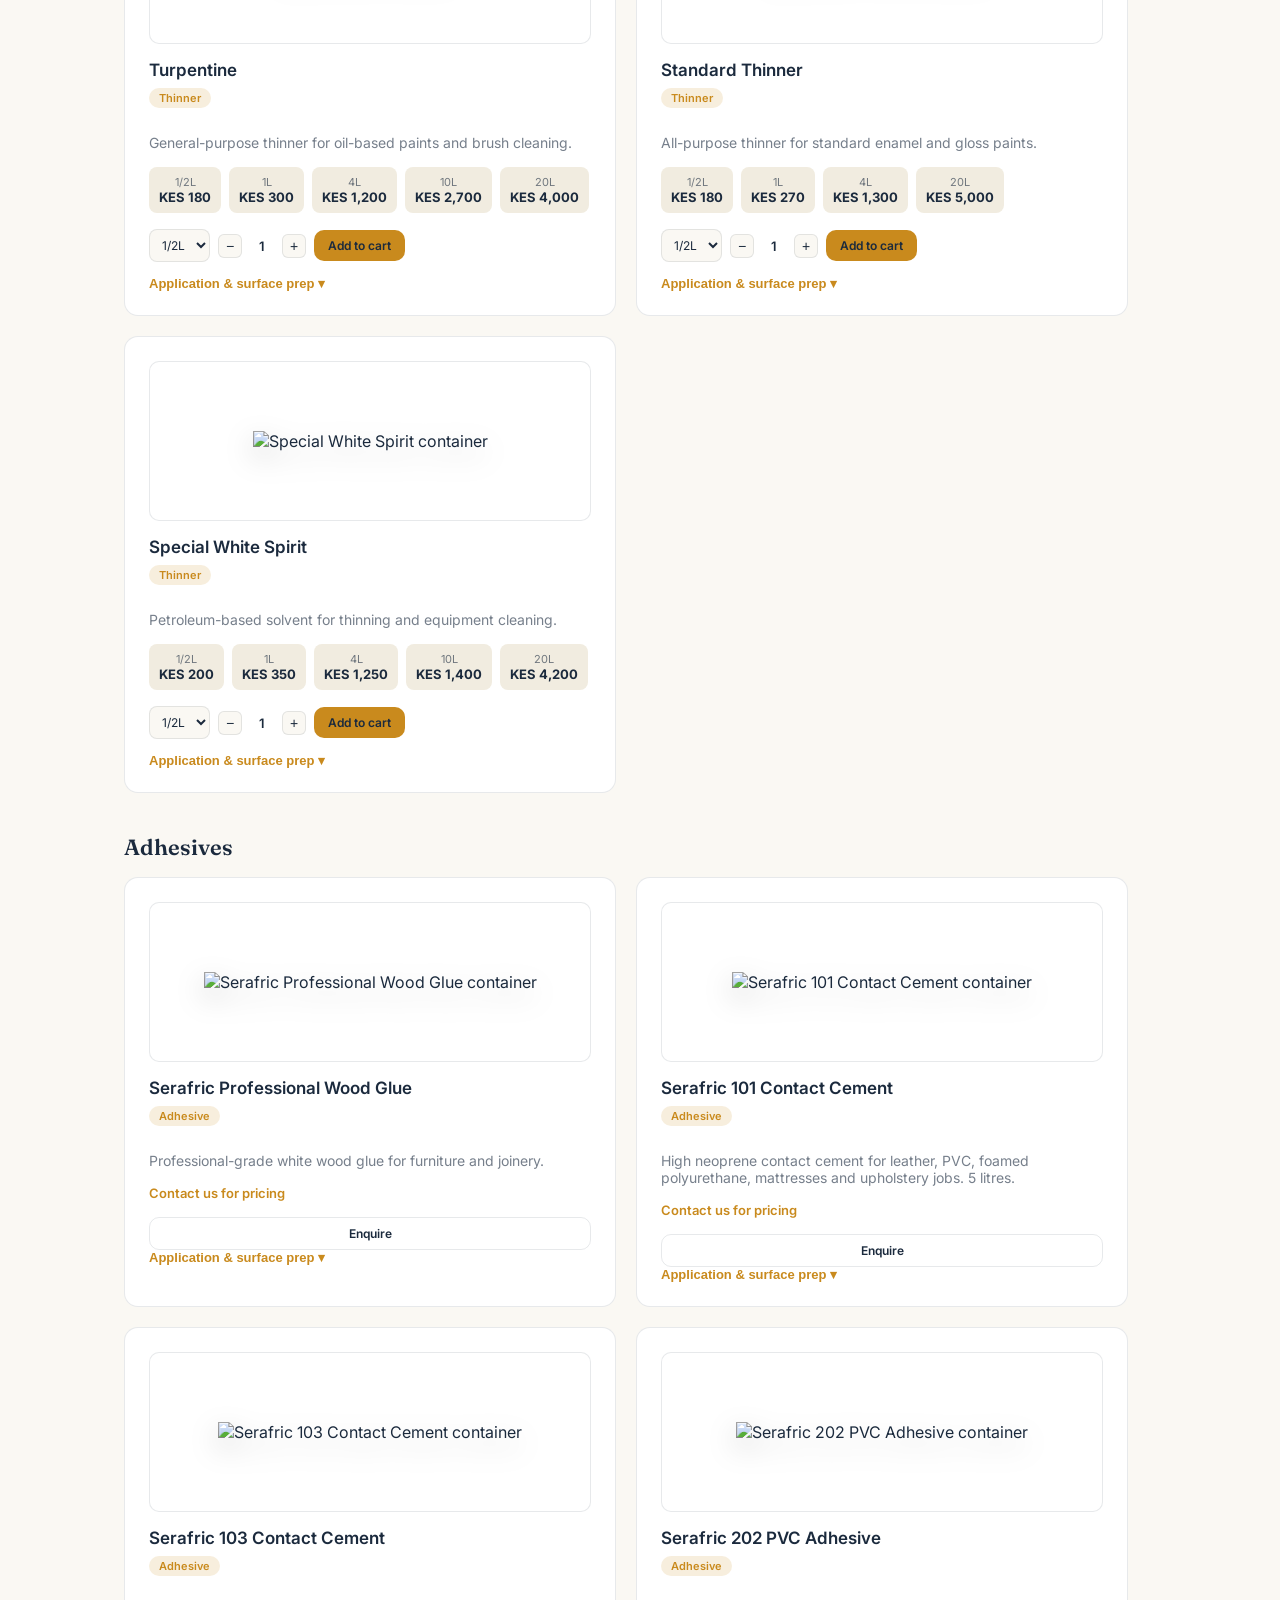
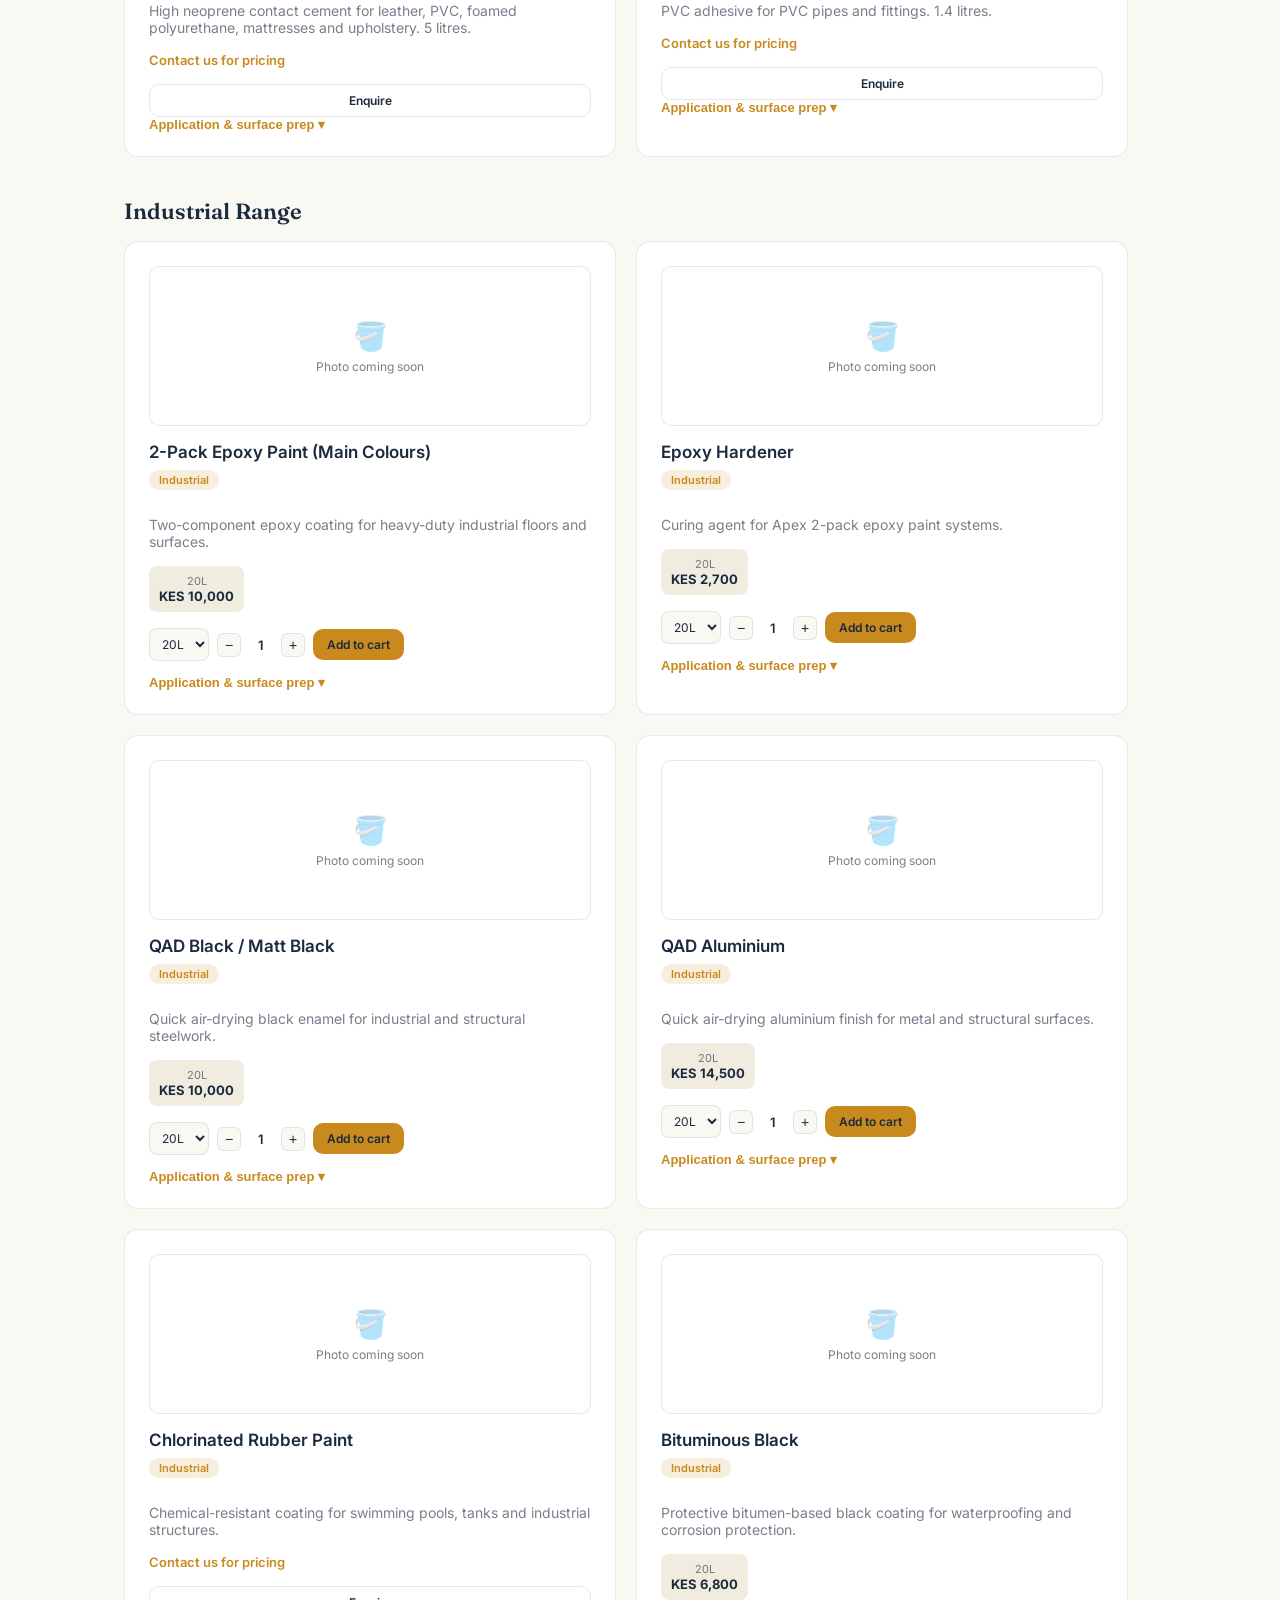
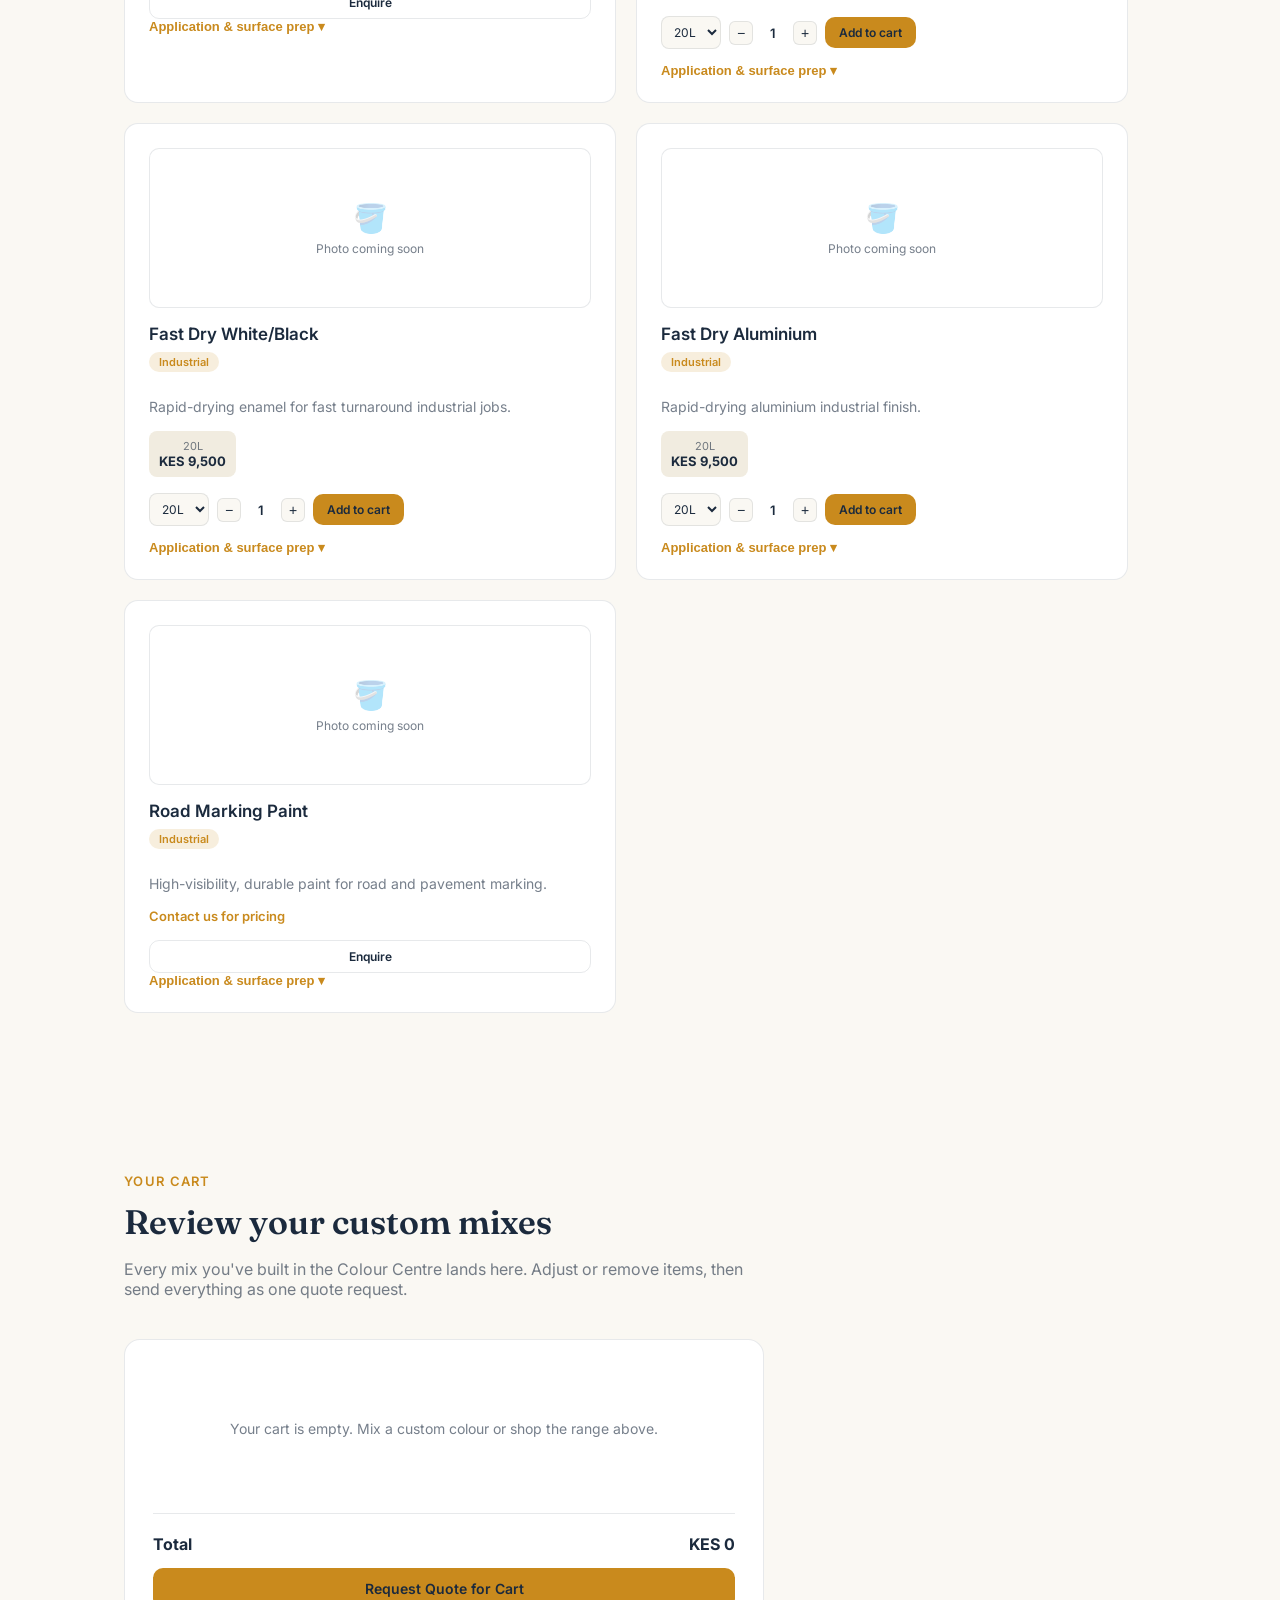
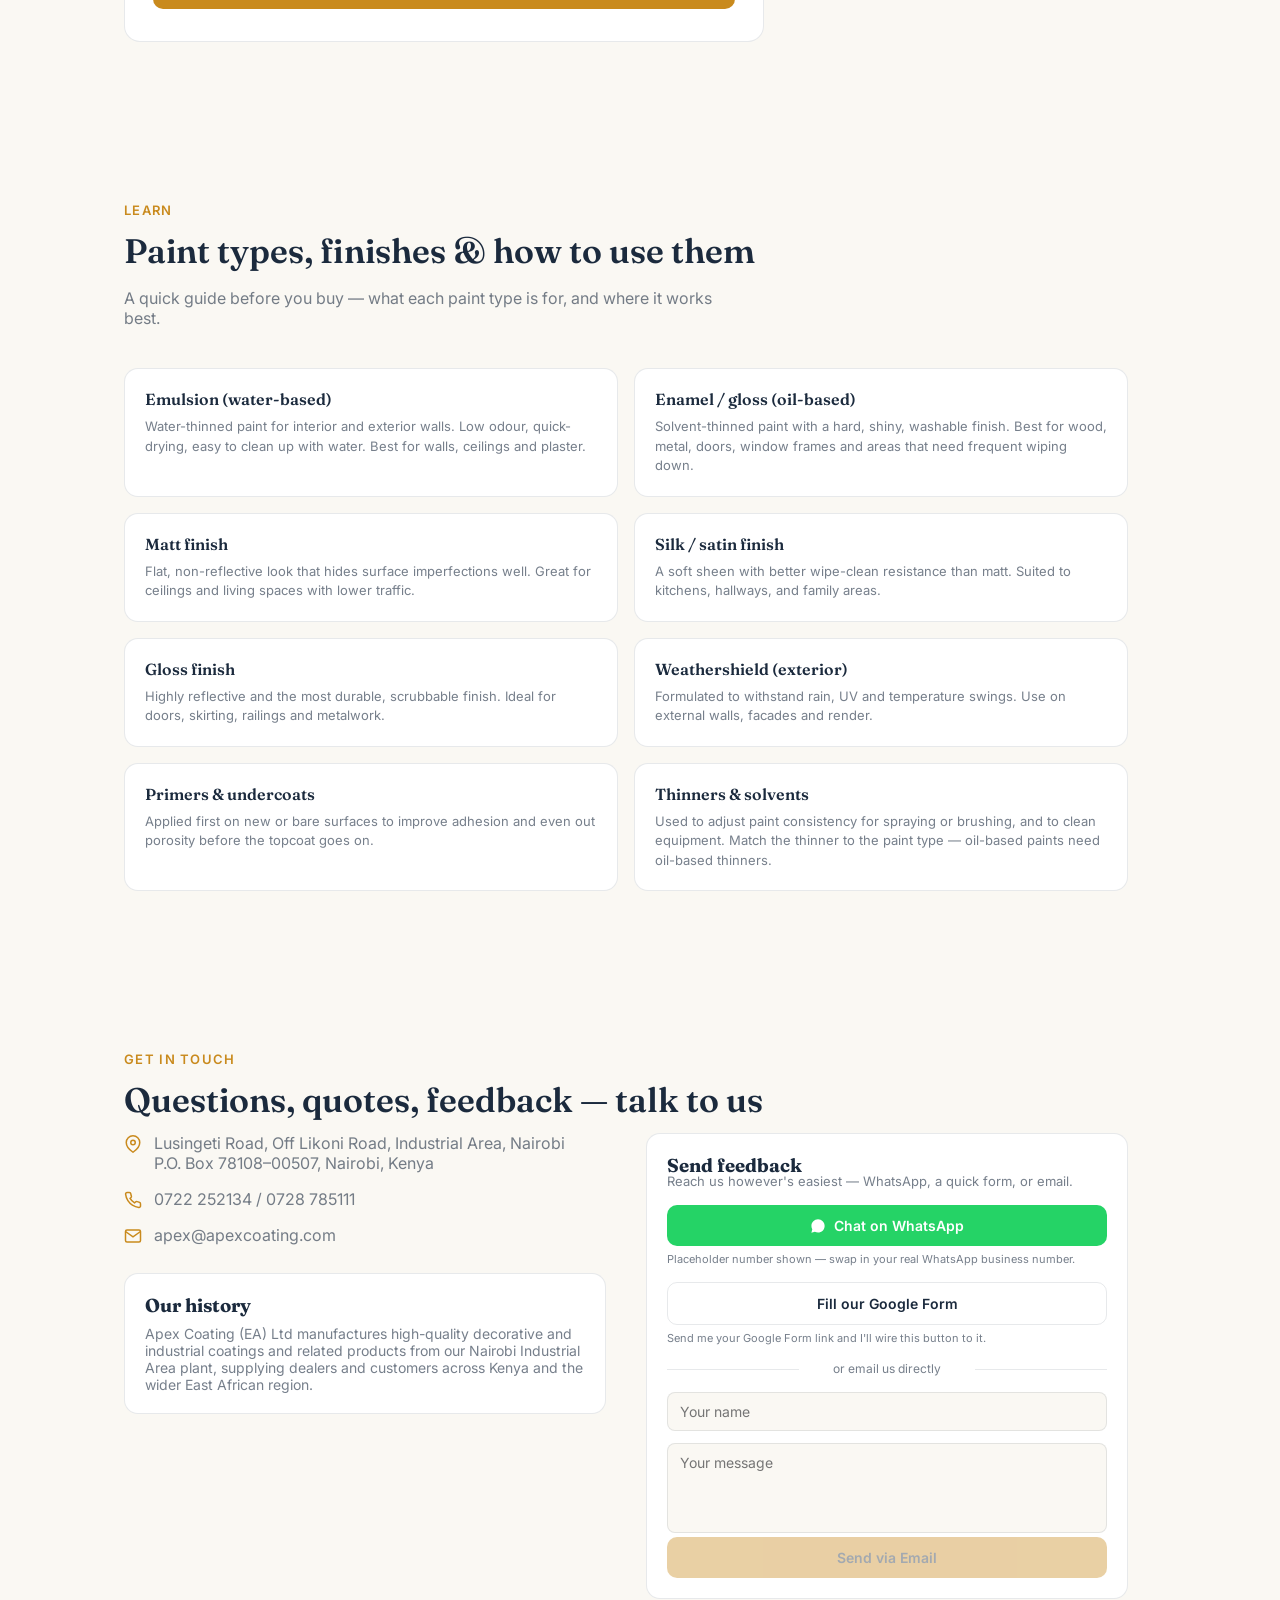
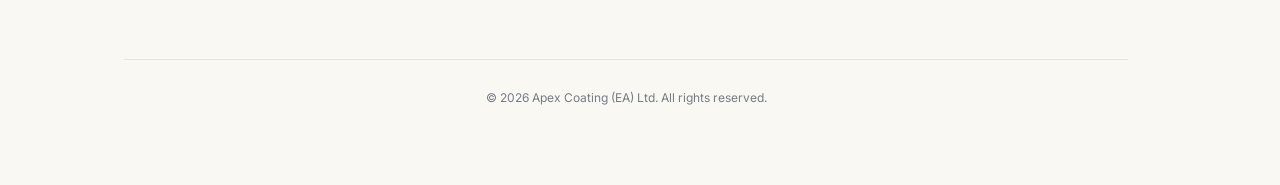
==== commit 446dceda: "Add color picker modal to index.html Added a modal for color picking functionality." ====
--- a/index.html
+++ b/index.html
@@ -260,6 +260,17 @@
     </section>
   </main>
 
+  <!-- COLOUR PICKER MODAL -->
+  <div id="colorPickerModal" class="modal-overlay" hidden>
+    <div class="modal-box">
+      <div class="modal-header">
+        <h3 class="display">Pick a colour</h3>
+        <button id="colorPickerClose" class="icon-btn">✕</button>
+      </div>
+      <div id="colorPickerBody" class="modal-body"></div>
+    </div>
+  </div>
+
   <script src="script.js"></script>
 </body>
 </html>
--- a/style.css
+++ b/style.css
@@ -98,7 +98,6 @@
 }
 .nav-btn:hover .tooltip { opacity: 1; }
 
-.cart-btn { margin-top: 8px; position: relative; }
 .cart-badge {
   position: absolute;
   top: -2px; right: -2px;
@@ -299,7 +298,94 @@
 
 .mixer-actions { display: flex; gap: 12px; }
 
+/* Pantone-style blend comparison */
+.blend-compare { display: flex; align-items: center; gap: 10px; flex-shrink: 0; }
+.approx-symbol { font-size: 20px; color: var(--ink-soft); font-weight: 300; }
+.match-swatch {
+  width: 52px; height: 52px;
+  border-radius: 50%;
+  border: 4px solid var(--bg);
+  background: var(--bg-alt);
+  box-shadow: 0 4px 12px rgba(0,0,0,0.08);
+}
+.mix-match { font-size: 20px; font-weight: 600; margin: 0 0 4px; font-family: 'Fraunces', serif; }
+.mix-match b { color: var(--accent); }
+
+/* Category tabs */
+.category-tabs { display: flex; flex-wrap: wrap; gap: 8px; margin-bottom: 28px; }
+.cat-tab {
+  font-family: 'Inter', sans-serif;
+  font-size: 13px;
+  font-weight: 600;
+  padding: 8px 16px;
+  border-radius: 999px;
+  border: 1px solid var(--border);
+  background: var(--card);
+  color: var(--ink-soft);
+  cursor: pointer;
+  transition: all 0.15s;
+  white-space: nowrap;
+}
+.cat-tab.active { background: var(--accent); color: var(--sidebar); border-color: var(--accent); }
+.cat-tab:hover:not(.active) { border-color: var(--accent); color: var(--ink); }
+
+/* Buy row on product cards */
+.buy-row { display: flex; gap: 8px; align-items: center; margin-bottom: 14px; }
+.buy-size {
+  font-family: 'Inter', sans-serif;
+  font-size: 12px;
+  padding: 7px 8px;
+  border-radius: 8px;
+  border: 1px solid var(--border);
+  background: var(--bg);
+  color: var(--ink);
+}
+.qty-stepper.small button { width: 24px; height: 24px; font-size: 14px; }
+.qty-stepper.small span { font-size: 13px; }
+.btn-sm { padding: 8px 14px; font-size: 12px; flex-shrink: 0; }
+
+.mix-link {
+  display: block;
+  background: none; border: none;
+  color: var(--accent);
+  font-size: 12px; font-weight: 600;
+  cursor: pointer;
+  padding: 0 0 12px;
+  text-align: left;
+}
+
+/* Cart thumbnails for direct product items */
+.cart-thumb {
+  width: 44px; height: 44px;
+  object-fit: contain;
+  border-radius: 8px;
+  border: 1px solid var(--border);
+  background: #fff;
+  flex-shrink: 0;
+  padding: 4px;
+  box-sizing: border-box;
+}
+.cart-thumb-placeholder {
+  display: flex; align-items: center; justify-content: center;
+  font-size: 18px;
+  background: var(--bg-alt) !important;
+}
+
 /* ---------------- PRODUCTS ---------------- */
+
+.category-heading {
+  font-size: 22px;
+  font-weight: 600;
+  margin: 40px 0 16px;
+}
+.category-heading:first-child { margin-top: 0; }
+
+.contact-price {
+  font-size: 13px;
+  font-weight: 600;
+  color: var(--accent);
+  margin: 0 0 16px;
+}
 
 .product-grid {
   display: grid;
@@ -314,6 +400,34 @@
   border-radius: 14px;
   padding: 24px;
 }
+.product-image {
+  width: 100%;
+  height: 160px;
+  border-radius: 10px;
+  overflow: hidden;
+  margin-bottom: 16px;
+  background: #FFFFFF;
+  border: 1px solid var(--border);
+  display: flex;
+  align-items: center;
+  justify-content: center;
+}
+.product-image img {
+  max-width: 78%;
+  max-height: 78%;
+  object-fit: contain;
+  filter: drop-shadow(0 10px 14px rgba(0,0,0,0.18));
+}
+.image-placeholder {
+  width: 100%; height: 100%;
+  display: flex; flex-direction: column;
+  align-items: center; justify-content: center;
+  gap: 6px;
+  color: var(--ink-soft);
+  font-size: 12px;
+}
+.image-placeholder .ph-icon { font-size: 28px; opacity: 0.5; }
+
 .product-card h3 { font-size: 17px; font-weight: 600; margin: 0 0 6px; }
 .product-tag {
   display: inline-block;
@@ -364,46 +478,122 @@
   resize: none;
 }
 
+.feedback-sub { font-size: 13px; color: var(--ink-soft); margin: -4px 0 16px; }
+.feedback-note { font-size: 11px; color: var(--ink-soft); margin: 6px 0 16px; }
+.feedback-divider {
+  text-align: center;
+  font-size: 12px;
+  color: var(--ink-soft);
+  margin: 8px 0 4px;
+  position: relative;
+}
+.feedback-divider::before, .feedback-divider::after {
+  content: "";
+  position: absolute; top: 50%;
+  width: 30%; height: 1px;
+  background: var(--border);
+}
+.feedback-divider::before { left: 0; }
+.feedback-divider::after { right: 0; }
+
+.btn-whatsapp {
+  background: #25D366;
+  color: #fff;
+  display: flex; align-items: center; justify-content: center; gap: 8px;
+  text-decoration: none;
+  margin-bottom: 4px;
+}
+.btn-whatsapp:hover { opacity: 0.9; }
+
+/* ---------------- LEARN SECTION ---------------- */
+
+.learn-grid {
+  display: grid;
+  grid-template-columns: repeat(2, 1fr);
+  gap: 16px;
+}
+@media (max-width: 800px) { .learn-grid { grid-template-columns: 1fr; } }
+
+.learn-card h3 { font-size: 16px; font-weight: 600; margin: 0 0 8px; }
+.learn-card p { font-size: 13px; color: var(--ink-soft); margin: 0; line-height: 1.5; }
+
 .footer { text-align: center; margin-top: 60px; padding-top: 30px; border-top: 1px solid var(--border); font-size: 12px; color: var(--ink-soft); }
 
-/* ---------------- CART DRAWER ---------------- */
-
-.cart-overlay {
-  position: fixed; inset: 0;
-  background: rgba(0,0,0,0.4);
-  z-index: 60;
-}
-
-.cart-drawer {
-  position: fixed;
-  top: 0; right: 0; bottom: 0;
-  width: 380px;
-  max-width: 90vw;
-  background: var(--card);
-  z-index: 70;
-  display: flex;
-  flex-direction: column;
-  box-shadow: -8px 0 30px rgba(0,0,0,0.15);
-}
-
-.cart-drawer-header {
-  display: flex; justify-content: space-between; align-items: center;
-  padding: 20px 24px;
-  border-bottom: 1px solid var(--border);
-}
-.cart-drawer-header h3 { font-size: 18px; font-weight: 600; }
-.icon-btn { background: none; border: none; cursor: pointer; color: var(--ink-soft); font-size: 16px; }
-
-.cart-items { flex: 1; overflow-y: auto; padding: 16px 24px; }
-.cart-item { display: flex; gap: 12px; padding: 14px 0; border-bottom: 1px solid var(--border); }
-.cart-item .dot { width: 36px; height: 36px; border-radius: 50%; flex-shrink: 0; }
+/* ---------------- RESPONSIVE: TABLET ---------------- */
+
+@media (max-width: 900px) {
+  .hero h1 { font-size: 38px; }
+  .section { padding: 60px 28px; }
+  .mixer-controls { grid-template-columns: 1fr 1fr; }
+}
+
+/* ---------------- RESPONSIVE: MOBILE ---------------- */
+
+@media (max-width: 640px) {
+  /* Sidebar becomes a bottom tab bar */
+  .sidebar {
+    left: 0; right: 0; top: auto; bottom: 0;
+    width: 100%; height: 64px;
+    flex-direction: row;
+    align-items: center;
+    justify-content: space-around;
+    padding: 0 8px;
+  }
+  .logo-badge { display: none; }
+  .nav-links { flex-direction: row; flex: 0; gap: 2px; }
+  .theme-btn { margin: 0; }
+  .tooltip { display: none; }
+  .cart-badge { top: 2px; right: 2px; }
+
+  main { margin-left: 0; padding-bottom: 76px; }
+
+  .section { padding: 40px 18px; min-height: auto; }
+  .section:first-child { min-height: calc(100vh - 64px); padding-top: 60px; }
+
+  .hero h1 { font-size: 30px; }
+  .lead { font-size: 15px; }
+  .btn-row { flex-direction: column; gap: 10px; }
+  .btn-row .btn { width: 100%; }
+  .stats { gap: 24px; flex-wrap: wrap; }
+
+  .group-grid { grid-template-columns: repeat(2, 1fr); }
+  .shade-grid { grid-template-columns: repeat(2, 1fr); }
+
+  .mixer-hero { flex-direction: column; align-items: flex-start; gap: 14px; }
+  .mixer-controls { grid-template-columns: 1fr 1fr; gap: 12px; }
+  .mixer-actions { flex-direction: column; }
+  .mixer-actions .btn { width: 100%; }
+
+  .category-tabs { overflow-x: auto; flex-wrap: nowrap; padding-bottom: 4px; -webkit-overflow-scrolling: touch; }
+
+  .product-grid { grid-template-columns: 1fr; }
+  .buy-row { flex-wrap: wrap; }
+  .buy-row .btn { width: 100%; }
+
+  .contact-grid { grid-template-columns: 1fr; }
+  .cart-page { padding: 4px 18px; }
+}
+
+/* ---------------- CART SECTION ---------------- */
+
+.cart-page {
+  background: var(--card);
+  border: 1px solid var(--border);
+  border-radius: 16px;
+  padding: 8px 28px;
+  max-width: 640px;
+}
+
+.cart-items { padding: 8px 0; }
+.cart-item { display: flex; gap: 14px; padding: 18px 0; border-bottom: 1px solid var(--border); }
+.cart-item .dot { width: 44px; height: 44px; border-radius: 50%; flex-shrink: 0; border: 3px solid var(--bg); box-shadow: 0 4px 10px rgba(0,0,0,0.08); }
 .cart-item-info { flex: 1; }
-.cart-item-info .name { font-size: 13px; font-weight: 600; margin: 0 0 2px; }
-.cart-item-info .meta { font-size: 12px; color: var(--ink-soft); margin: 0 0 6px; }
+.cart-item-info .name { font-size: 14px; font-weight: 600; margin: 0 0 3px; }
+.cart-item-info .meta { font-size: 12px; color: var(--ink-soft); margin: 0 0 8px; }
 .cart-item-info .row { display: flex; justify-content: space-between; align-items: center; }
-.cart-item-info .price { font-size: 13px; font-weight: 700; }
-.cart-item-info button { background: none; border: none; color: var(--ink-soft); font-size: 11px; cursor: pointer; text-decoration: underline; }
-.cart-empty { color: var(--ink-soft); font-size: 14px; text-align: center; padding: 40px 0; }
-
-.cart-footer { padding: 20px 24px; border-top: 1px solid var(--border); }
-.cart-total-row { display: flex; justify-content: space-between; font-weight: 700; margin-bottom: 14px; font-size: 15px; }
+.cart-item-info .price { font-size: 14px; font-weight: 700; }
+.cart-item-info button { background: none; border: none; color: var(--ink-soft); font-size: 12px; cursor: pointer; text-decoration: underline; }
+.cart-empty { color: var(--ink-soft); font-size: 14px; text-align: center; padding: 50px 0; }
+
+.cart-footer { padding: 20px 0 24px; border-top: 1px solid var(--border); margin-top: 4px; }
+.cart-total-row { display: flex; justify-content: space-between; font-weight: 700; margin-bottom: 14px; font-size: 16px; }
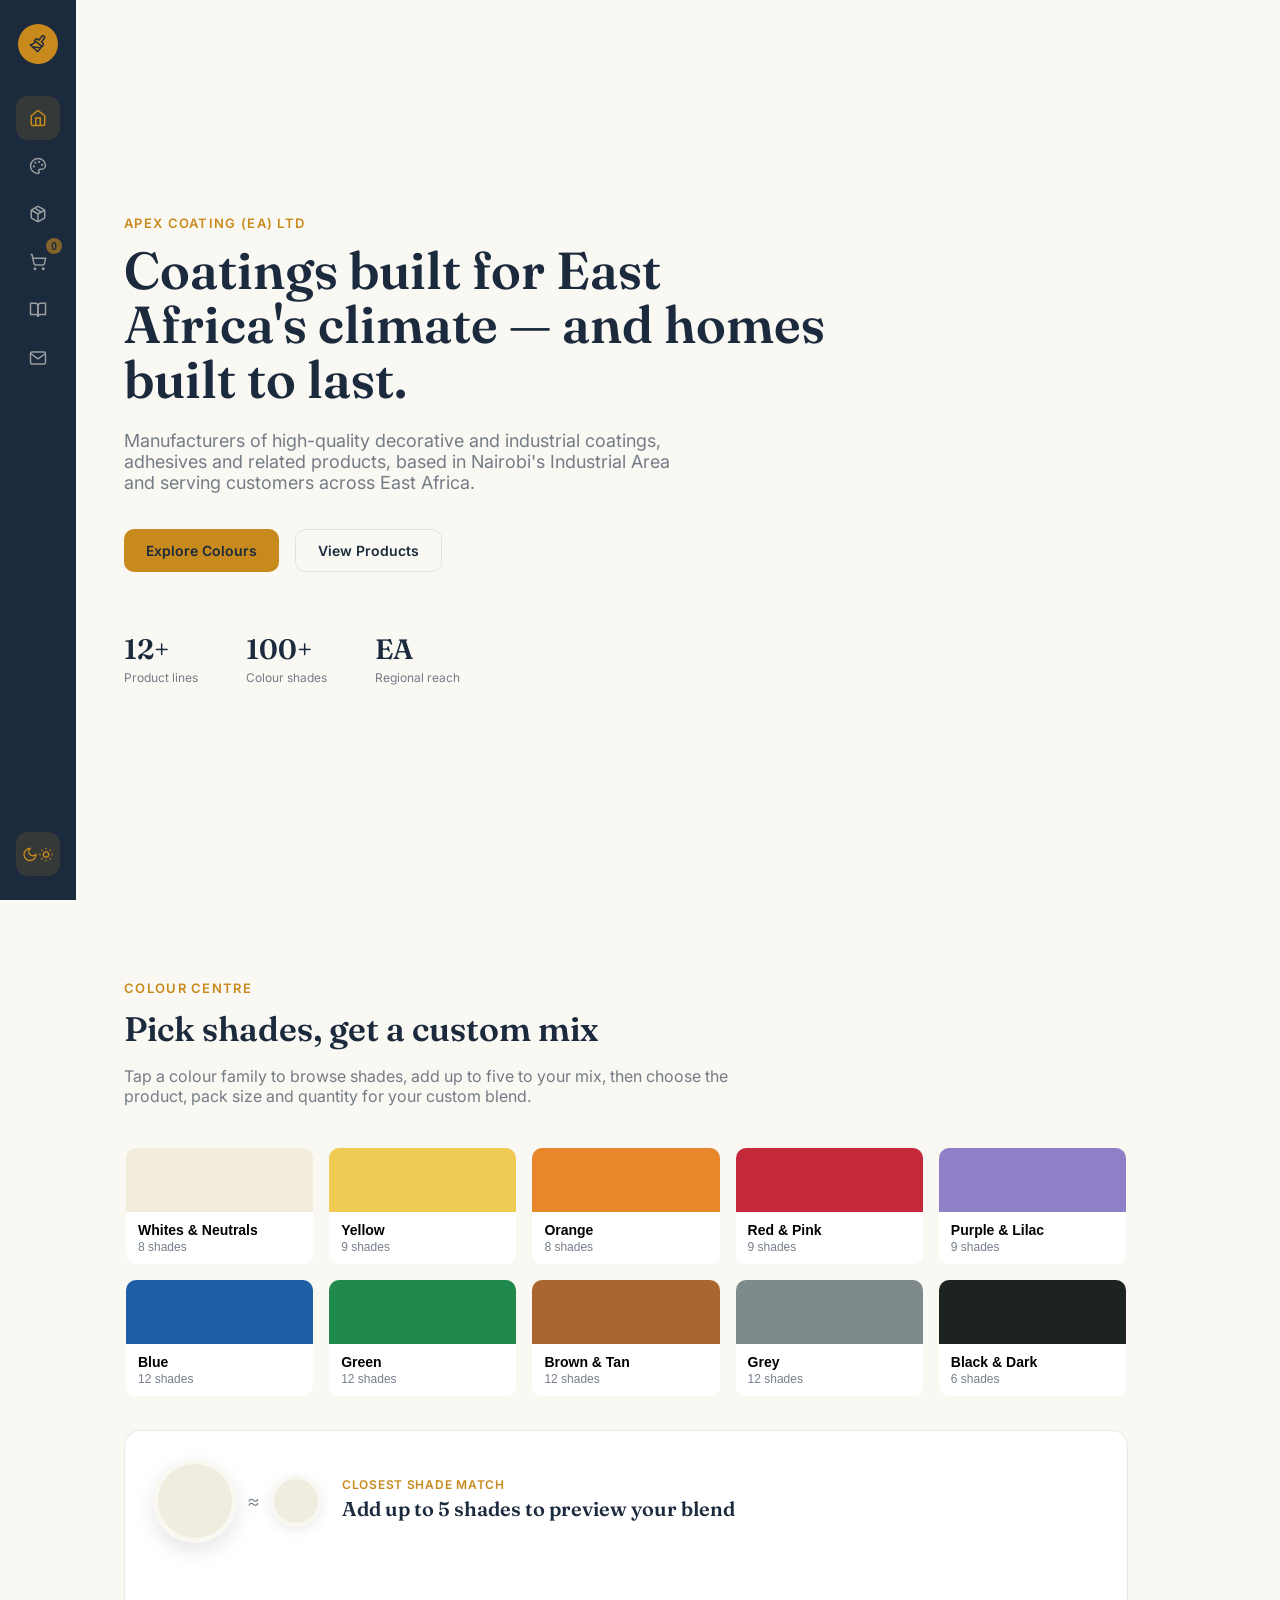
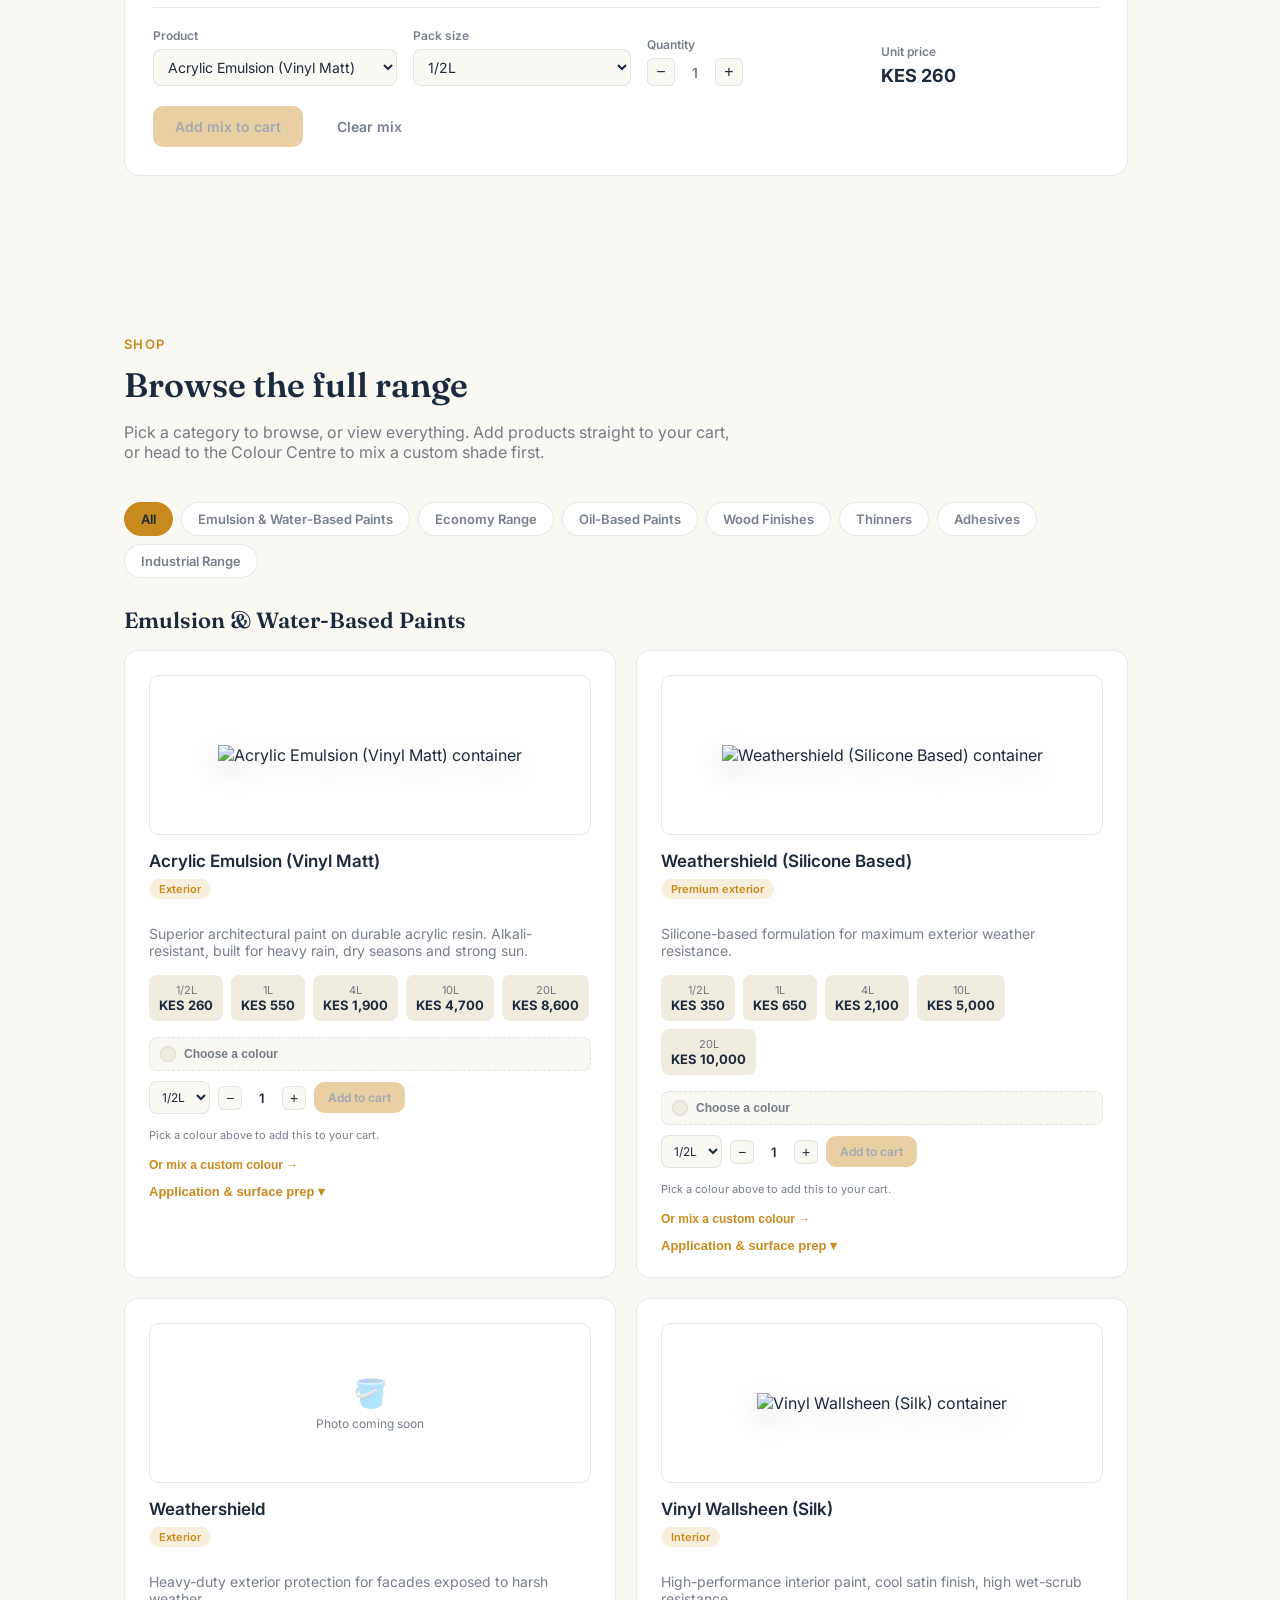
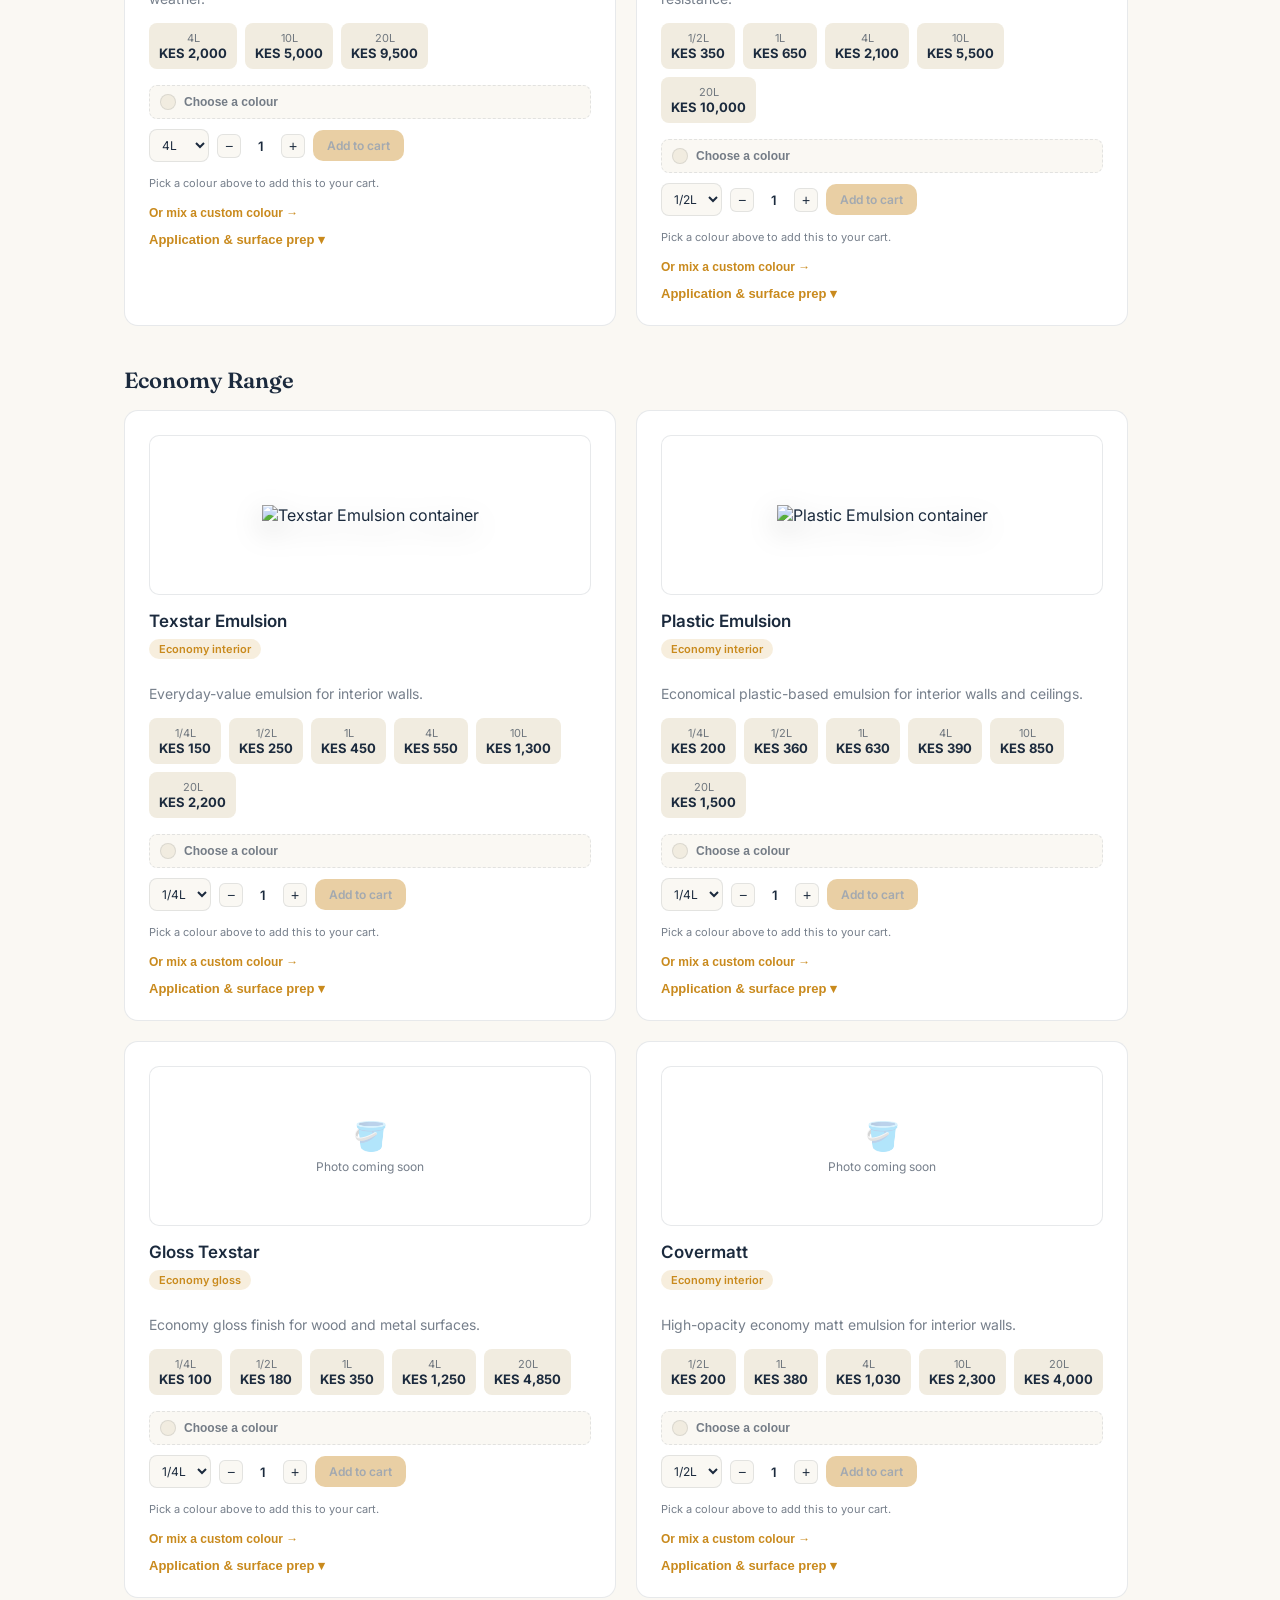
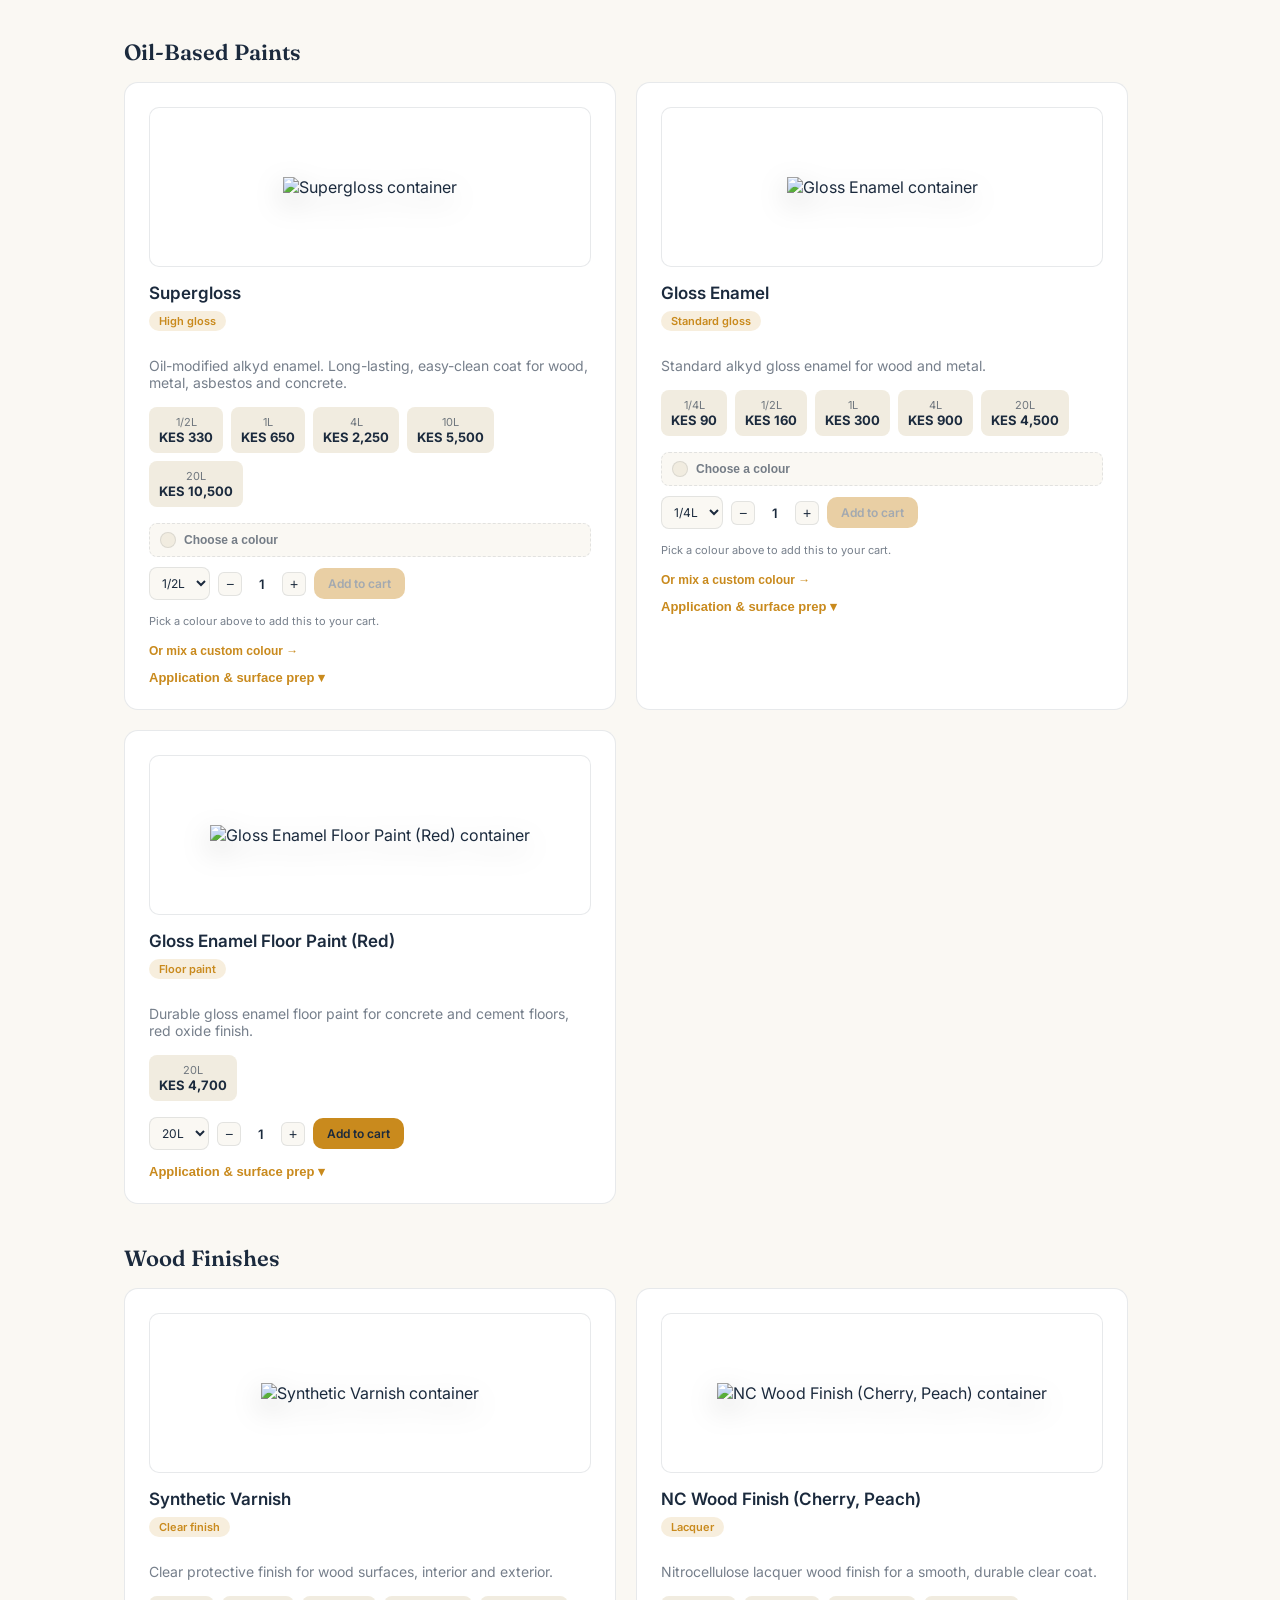
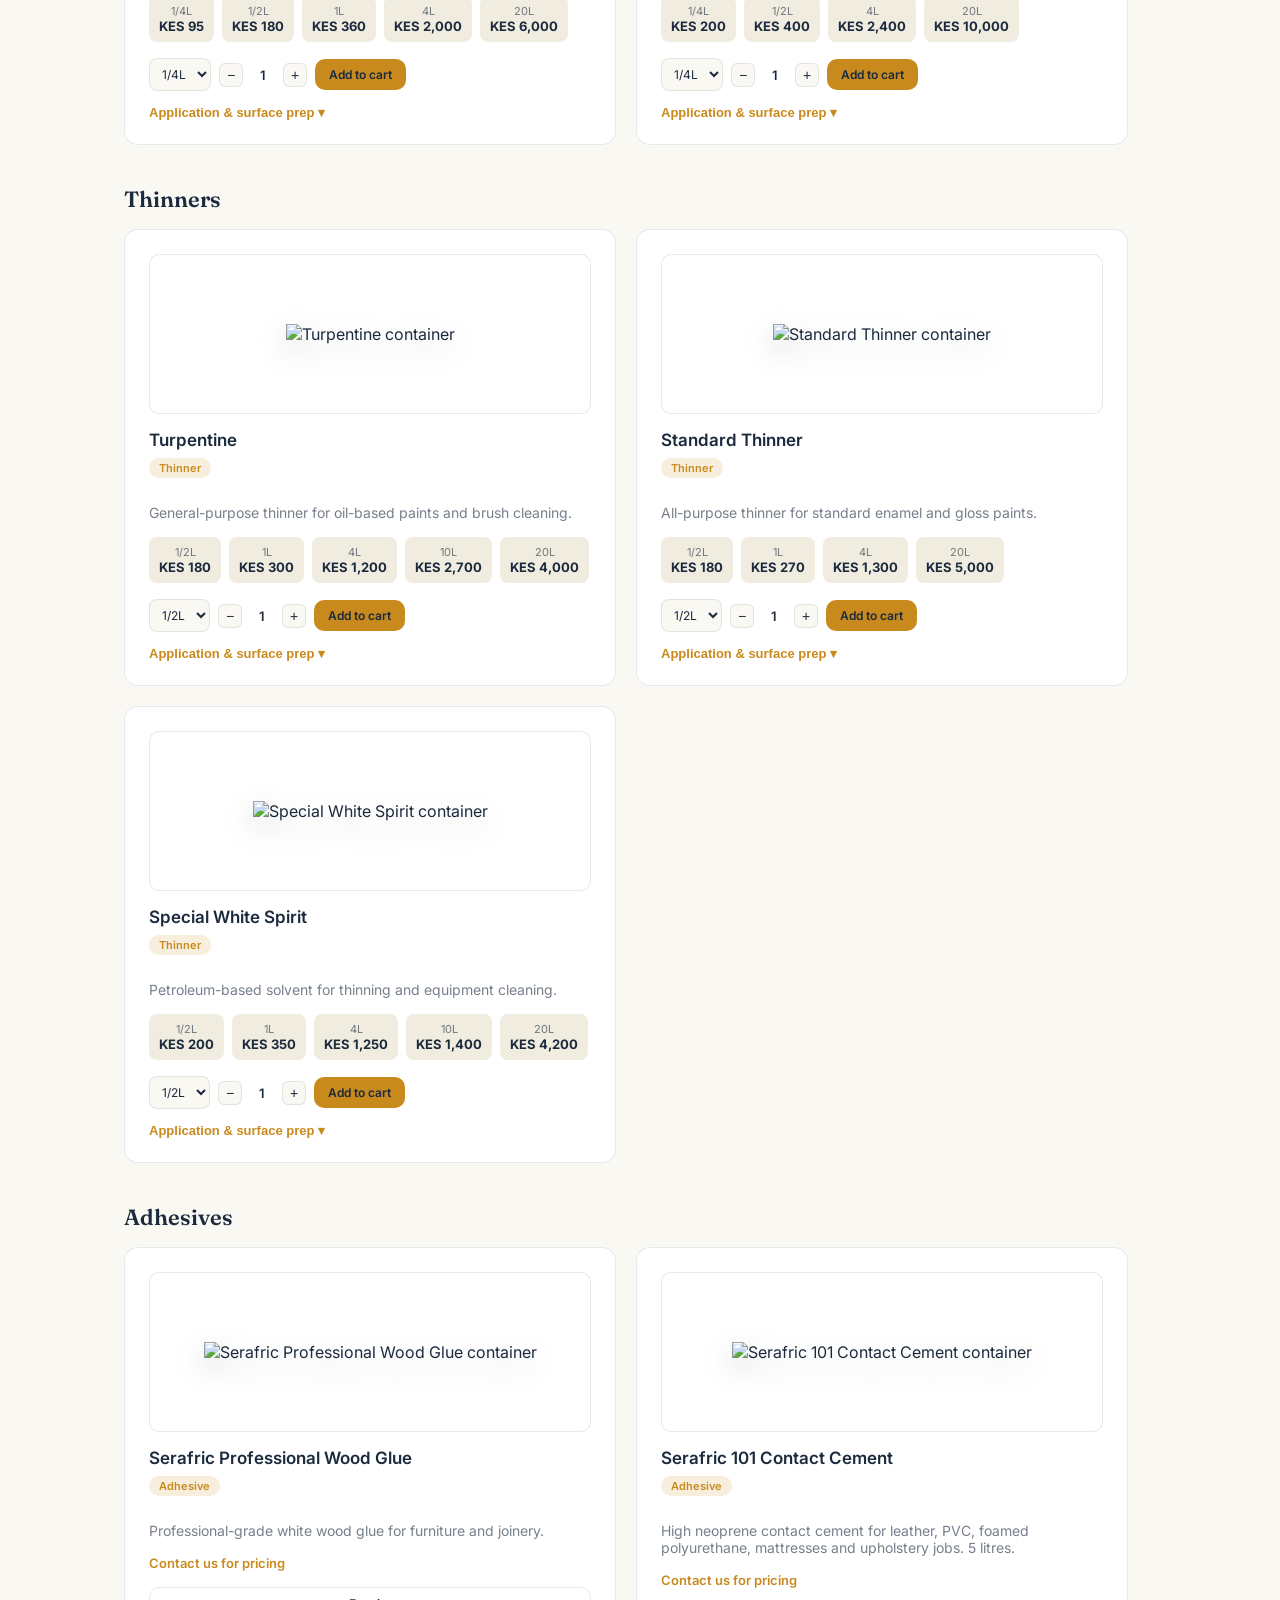
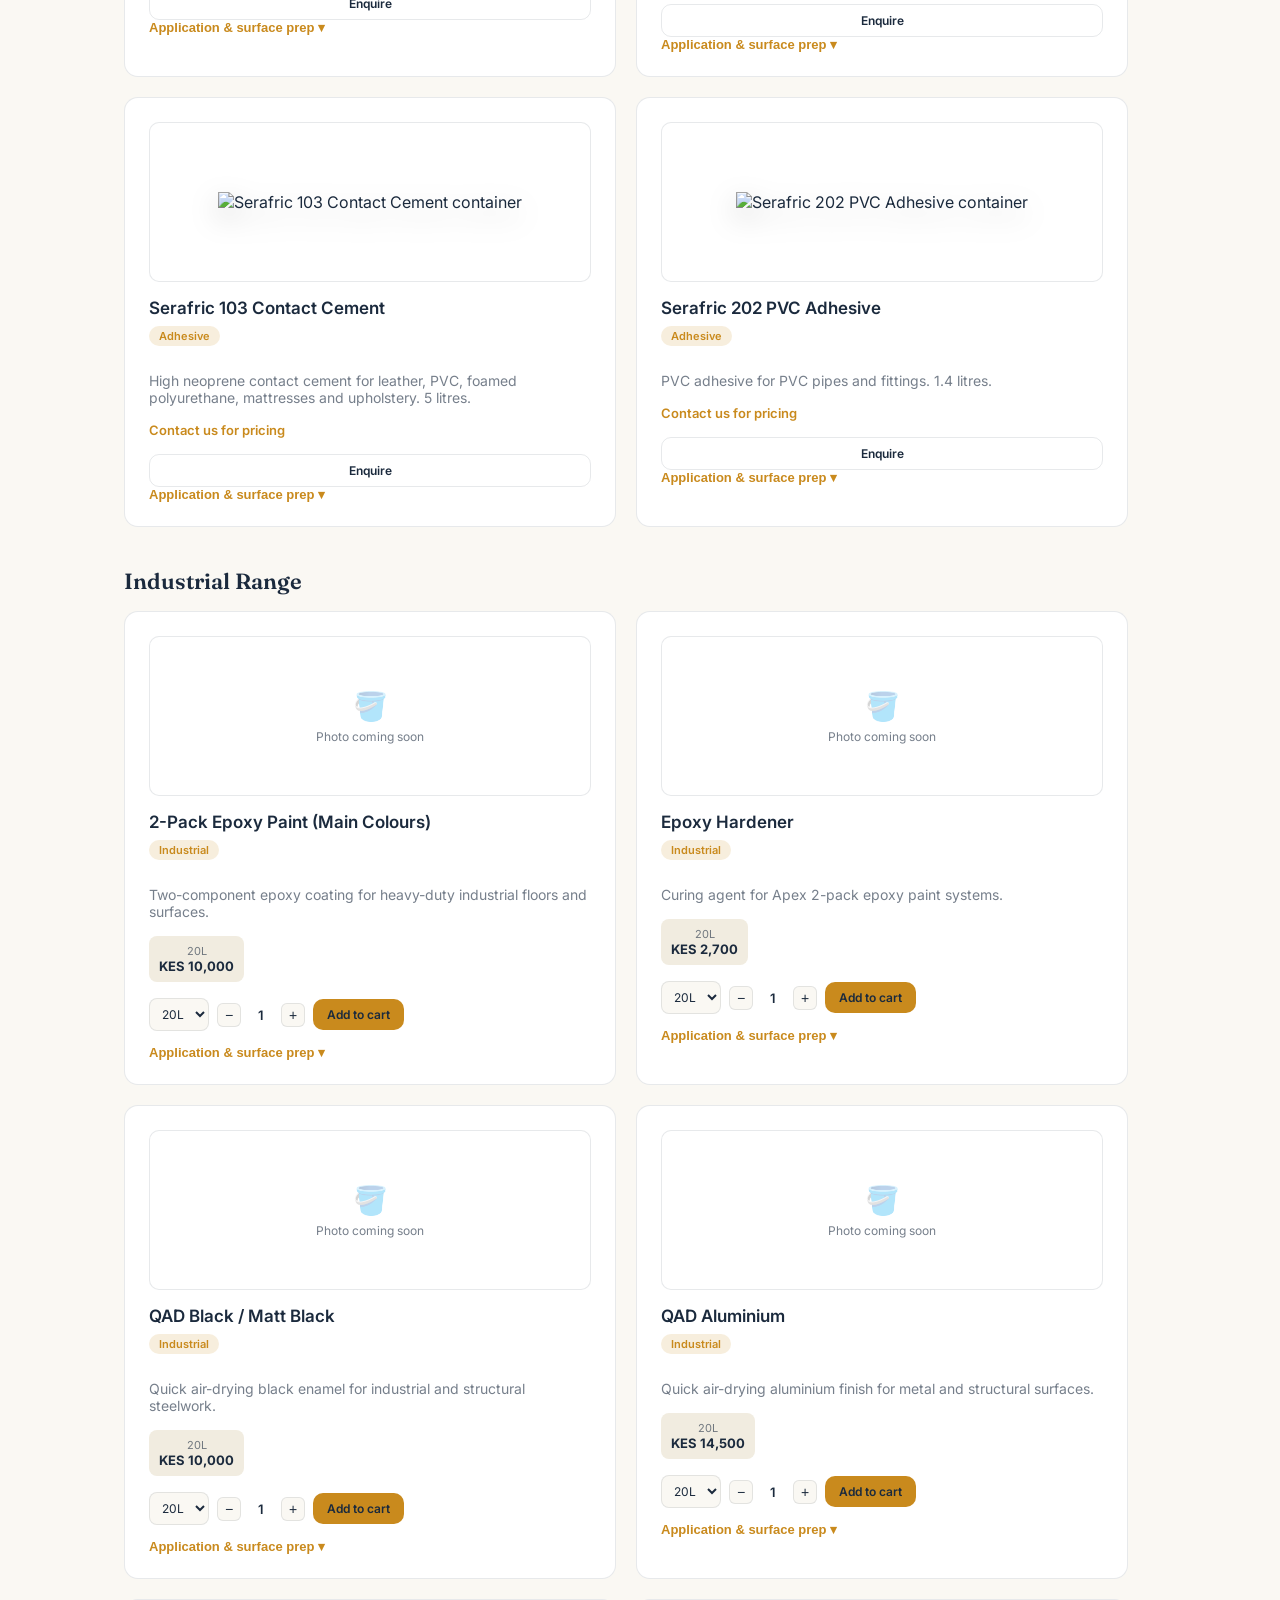
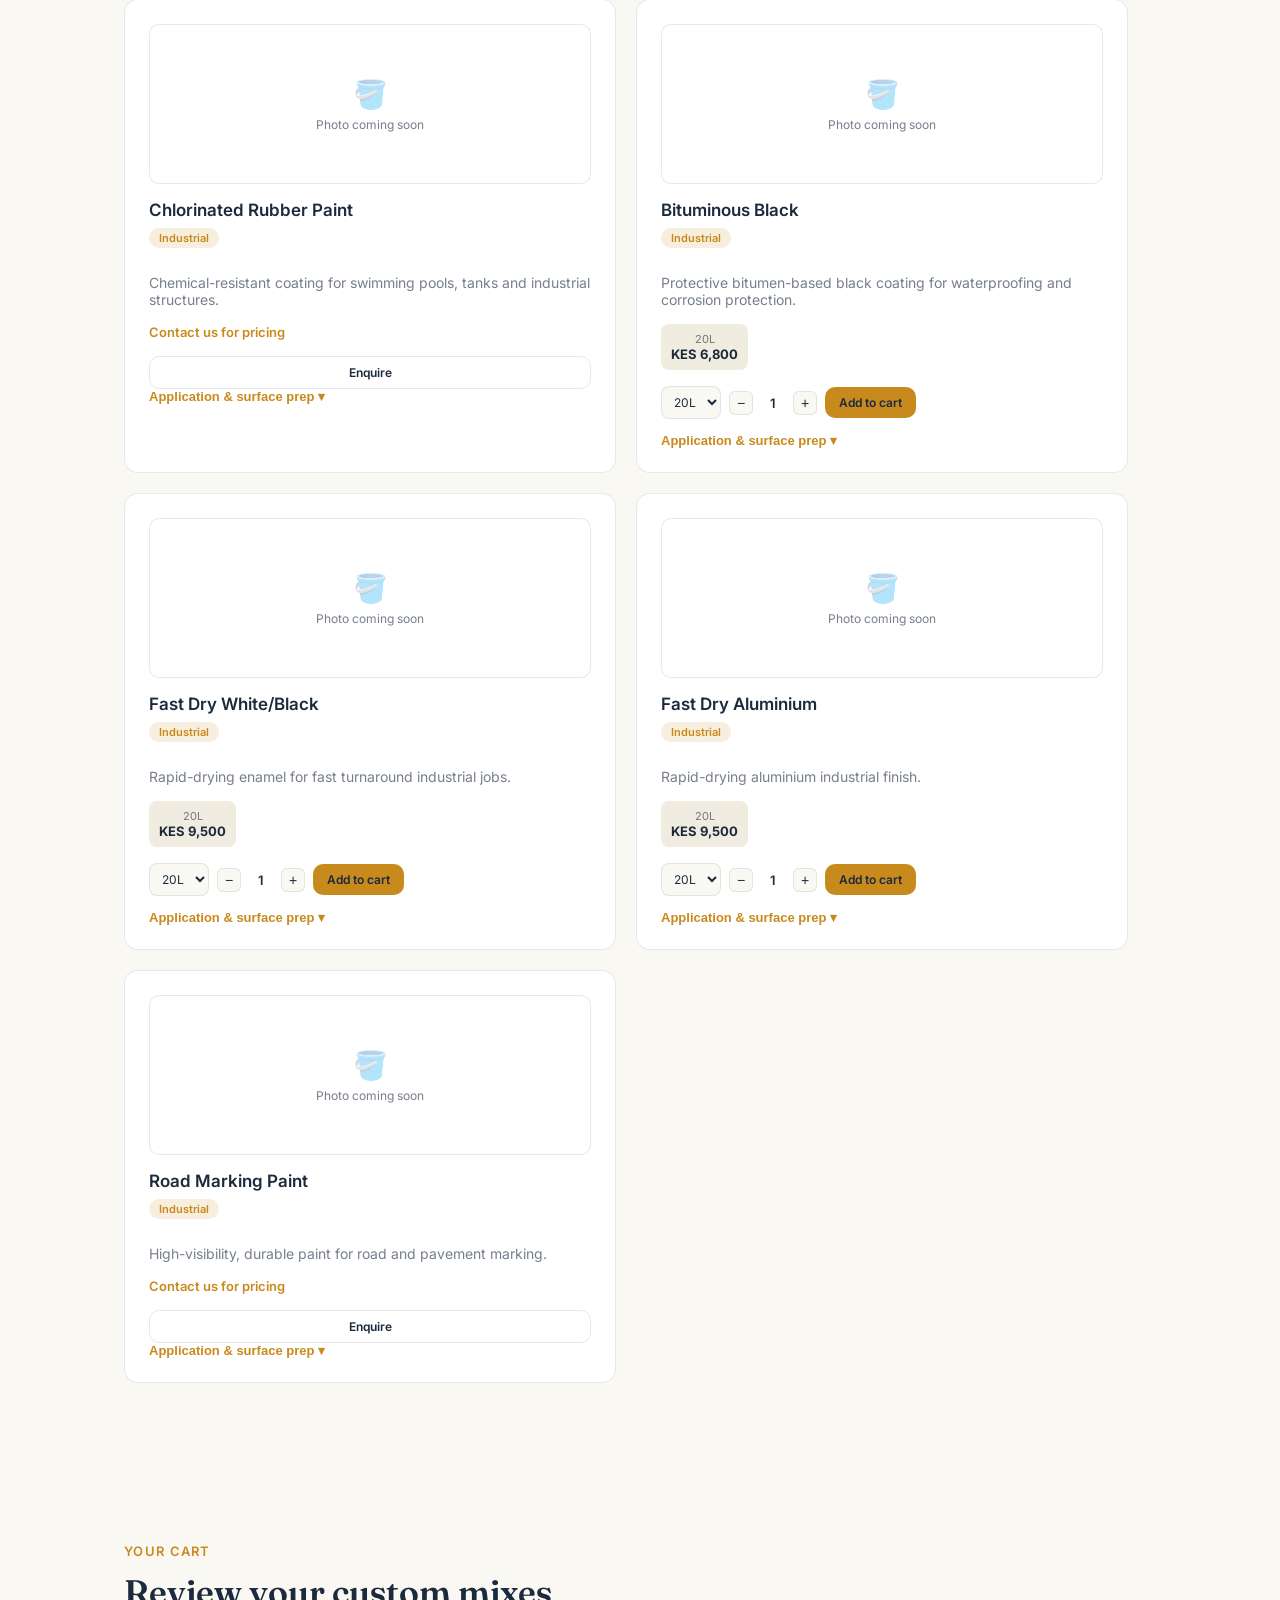
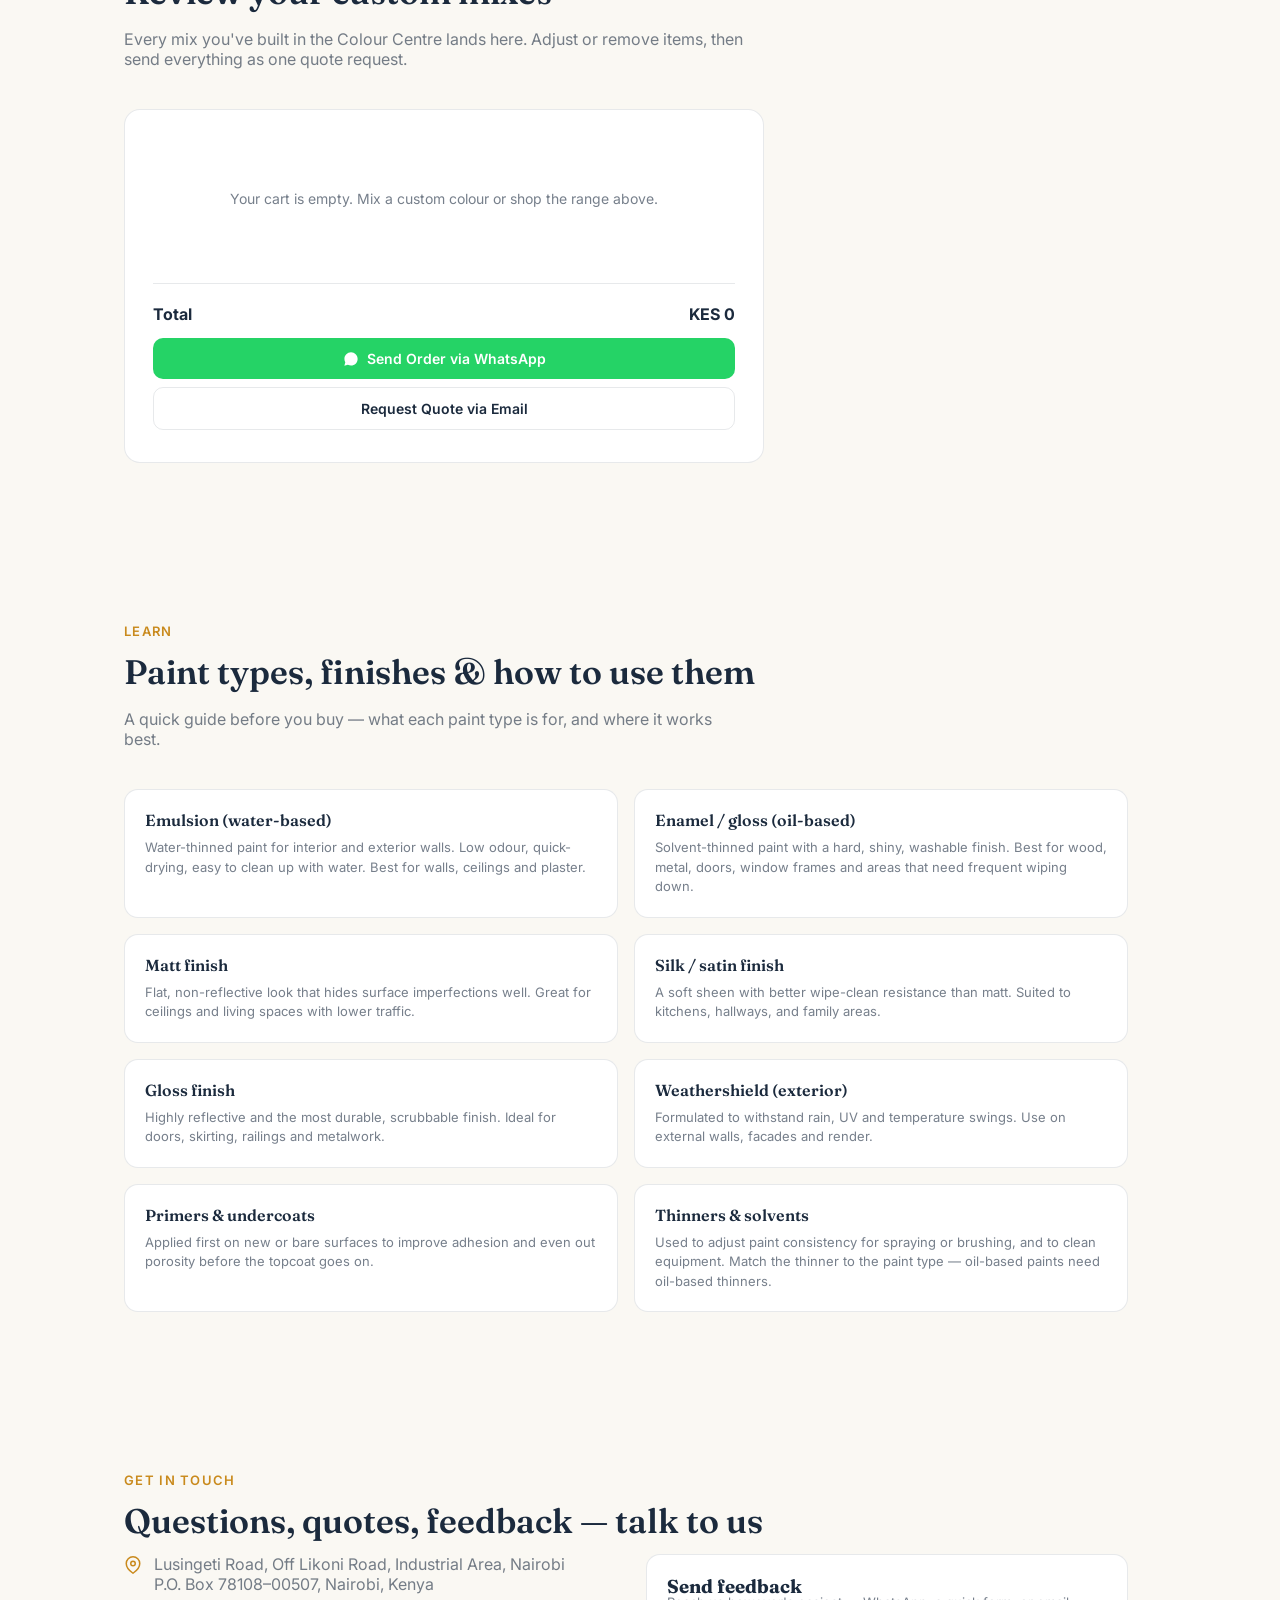
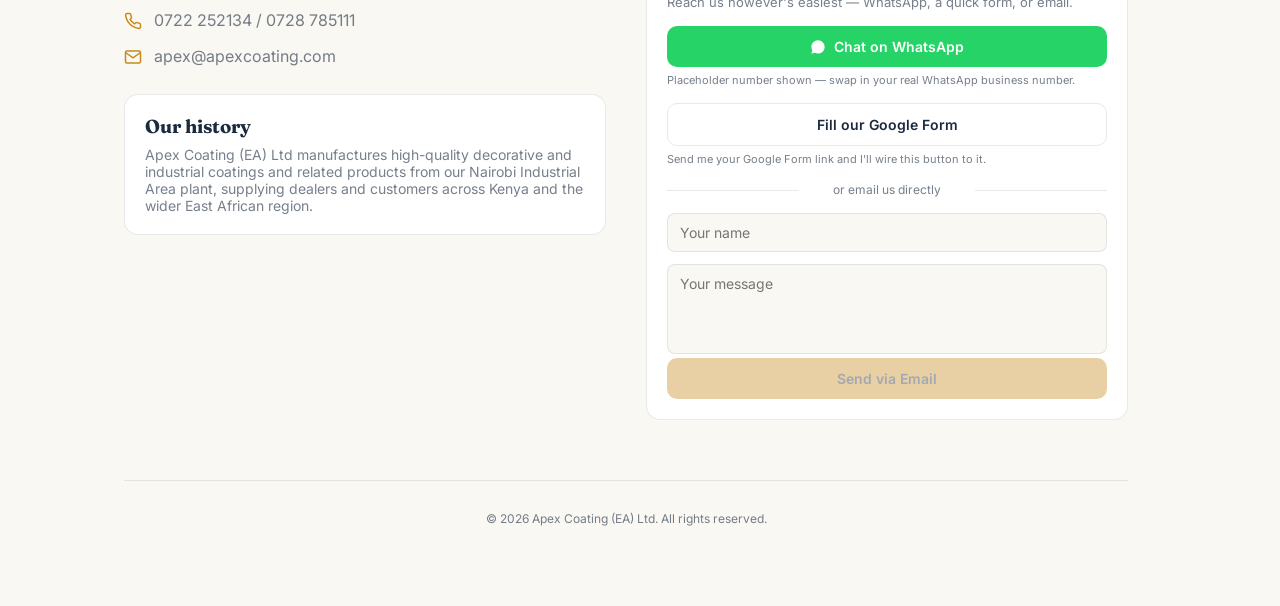
==== commit d35c9fc4: "Update index.html" ====
--- a/index.html
+++ b/index.html
@@ -158,7 +158,11 @@
             <span>Total</span>
             <span id="cartTotal">KES 0</span>
           </div>
-          <a id="cartQuoteBtn" class="btn btn-primary btn-block" href="#">Request Quote for Cart</a>
+          <a id="cartWhatsappBtn" class="btn btn-whatsapp btn-block" href="#" target="_blank" rel="noopener">
+            <svg viewBox="0 0 24 24" width="16" height="16" fill="currentColor"><path d="M12.04 2C6.58 2 2.13 6.45 2.13 11.91c0 1.75.46 3.45 1.32 4.95L2.05 22l5.25-1.38a9.9 9.9 0 0 0 4.74 1.21h.01c5.46 0 9.9-4.45 9.9-9.91C21.96 6.45 17.5 2 12.04 2z"/></svg>
+            Send Order via WhatsApp
+          </a>
+          <a id="cartQuoteBtn" class="btn btn-outline btn-block" href="#" style="margin-top:8px;">Request Quote via Email</a>
         </div>
       </div>
     </section>
--- a/style.css
+++ b/style.css
@@ -119,6 +119,13 @@
 
 .section { padding: 80px 48px; max-width: 1100px; }
 .section:first-child { min-height: 100vh; display: flex; flex-direction: column; justify-content: center; }
+
+.hero {
+  background-image: linear-gradient(to right, var(--bg) 38%, transparent 78%), url('images/hero-bg.svg');
+  background-repeat: no-repeat;
+  background-position: right center;
+  background-size: cover;
+}
 
 .eyebrow {
   font-size: 13px;
@@ -547,6 +554,8 @@
 
   main { margin-left: 0; padding-bottom: 76px; }
 
+  .hero { background-image: linear-gradient(to bottom, var(--bg), var(--bg)); }
+
   .section { padding: 40px 18px; min-height: auto; }
   .section:first-child { min-height: calc(100vh - 64px); padding-top: 60px; }
 
@@ -574,7 +583,70 @@
   .cart-page { padding: 4px 18px; }
 }
 
-/* ---------------- CART SECTION ---------------- */
+/* ---------------- COLOUR PICKER MODAL ---------------- */
+
+.modal-overlay {
+  position: fixed; inset: 0;
+  background: rgba(0,0,0,0.5);
+  z-index: 80;
+  display: flex; align-items: center; justify-content: center;
+  padding: 20px;
+}
+.modal-overlay[hidden] { display: none; }
+.modal-box {
+  background: var(--card);
+  border-radius: 16px;
+  max-width: 640px;
+  width: 100%;
+  max-height: 80vh;
+  display: flex;
+  flex-direction: column;
+  overflow: hidden;
+}
+.modal-header {
+  display: flex; justify-content: space-between; align-items: center;
+  padding: 20px 24px;
+  border-bottom: 1px solid var(--border);
+  flex-shrink: 0;
+}
+.modal-header h3 { font-size: 18px; font-weight: 600; }
+.modal-body { padding: 20px 24px; overflow-y: auto; }
+
+.picker-crumb { display: flex; align-items: center; gap: 6px; margin-bottom: 16px; font-size: 13px; color: var(--accent); cursor: pointer; font-weight: 600; }
+
+.picker-group-grid { display: grid; grid-template-columns: repeat(3, 1fr); gap: 10px; }
+@media (max-width: 640px) { .picker-group-grid { grid-template-columns: repeat(2, 1fr); } }
+.picker-group-tile { border-radius: 10px; overflow: hidden; border: none; cursor: pointer; padding: 0; }
+.picker-group-tile .swatch { height: 56px; }
+.picker-group-tile .label { background: var(--bg-alt); padding: 8px; font-size: 12px; font-weight: 600; }
+
+.picker-shade-grid { display: grid; grid-template-columns: repeat(3, 1fr); gap: 10px; }
+@media (max-width: 640px) { .picker-shade-grid { grid-template-columns: repeat(2, 1fr); } }
+.picker-shade-tile { border-radius: 10px; overflow: hidden; border: 2px solid transparent; cursor: pointer; padding: 0; text-align: left; background: var(--bg-alt); }
+.picker-shade-tile:hover { border-color: var(--accent); }
+.picker-shade-tile .swatch { height: 56px; }
+.picker-shade-tile .label { padding: 8px; font-size: 12px; font-weight: 600; }
+
+.choose-color-btn {
+  display: flex; align-items: center; gap: 8px;
+  width: 100%;
+  padding: 8px 10px;
+  border-radius: 8px;
+  border: 1px solid var(--border);
+  background: var(--bg);
+  color: var(--ink);
+  font-size: 12px; font-weight: 600;
+  cursor: pointer;
+  margin-bottom: 10px;
+}
+.choose-color-btn .swatch-dot {
+  width: 16px; height: 16px;
+  border-radius: 50%;
+  flex-shrink: 0;
+  background: var(--bg-alt);
+  border: 1px solid var(--border);
+}
+.choose-color-btn.unset { color: var(--ink-soft); border-style: dashed; }
 
 .cart-page {
   background: var(--card);
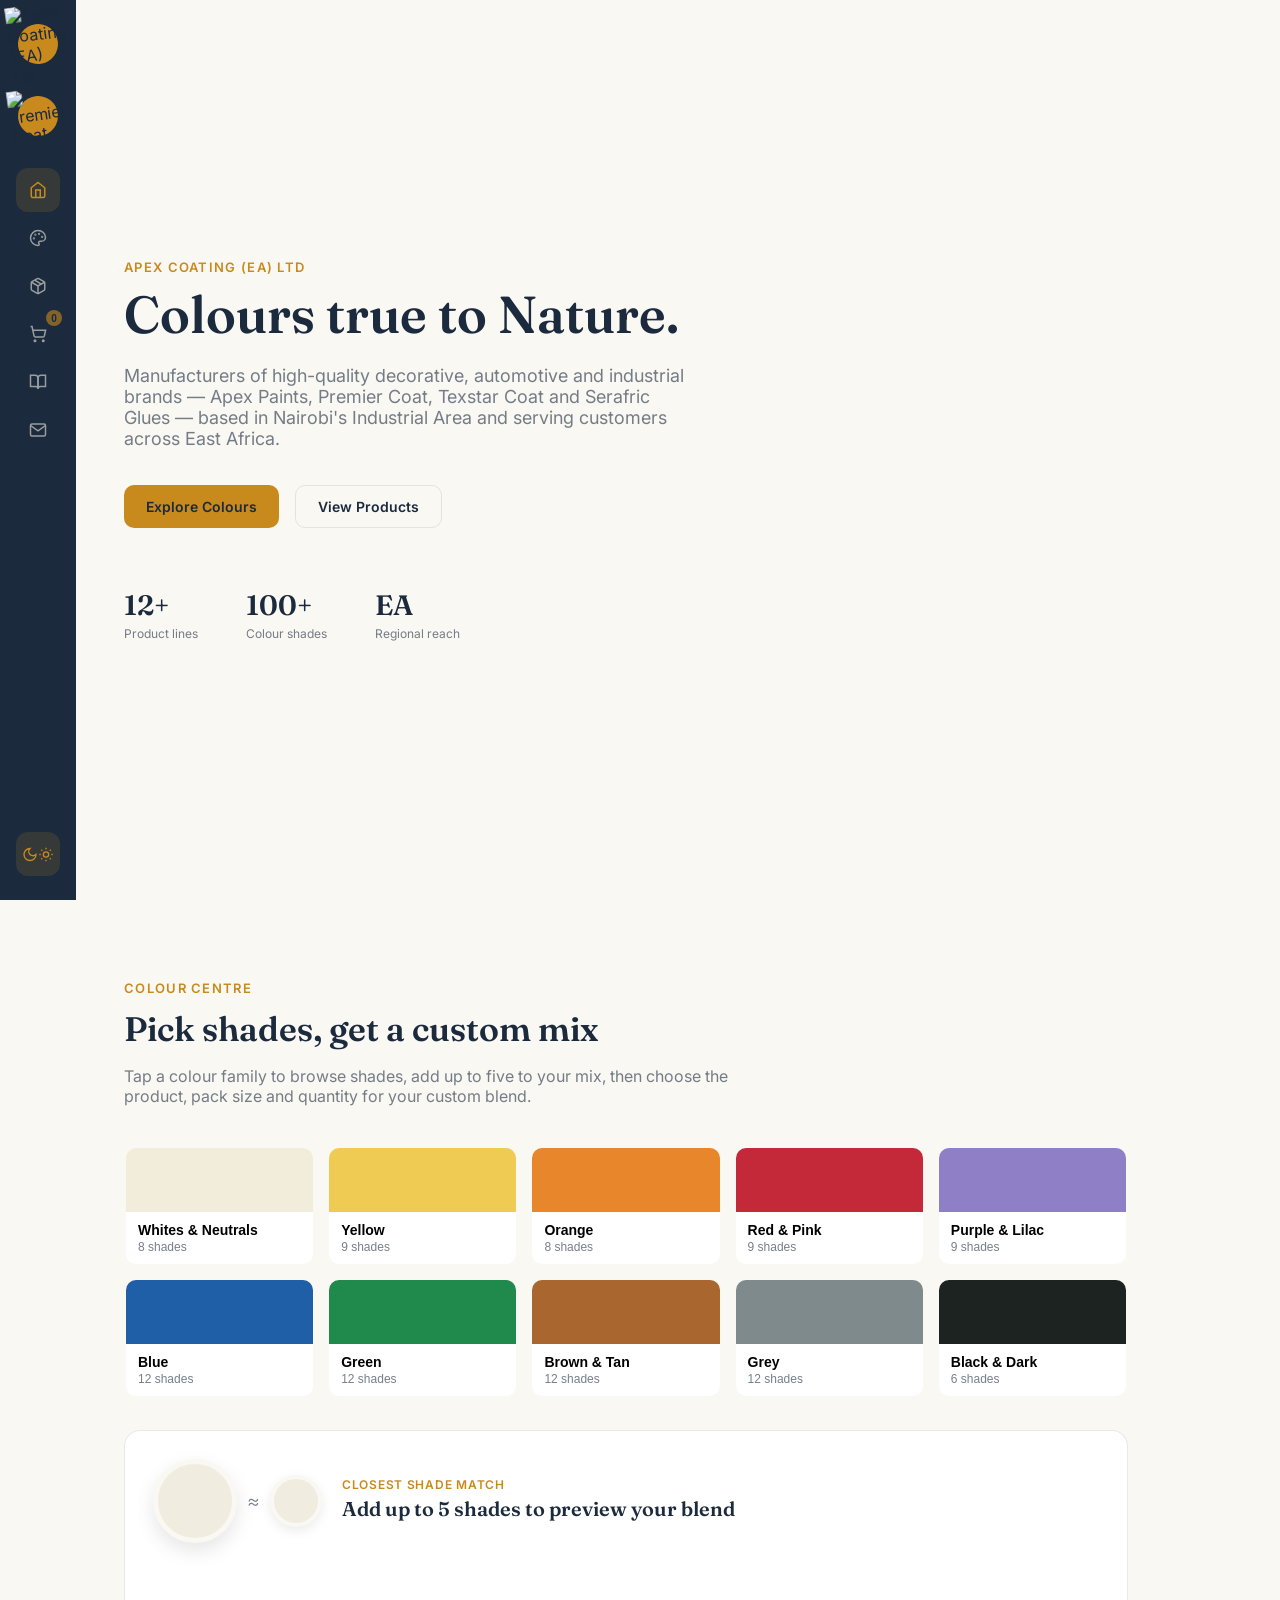
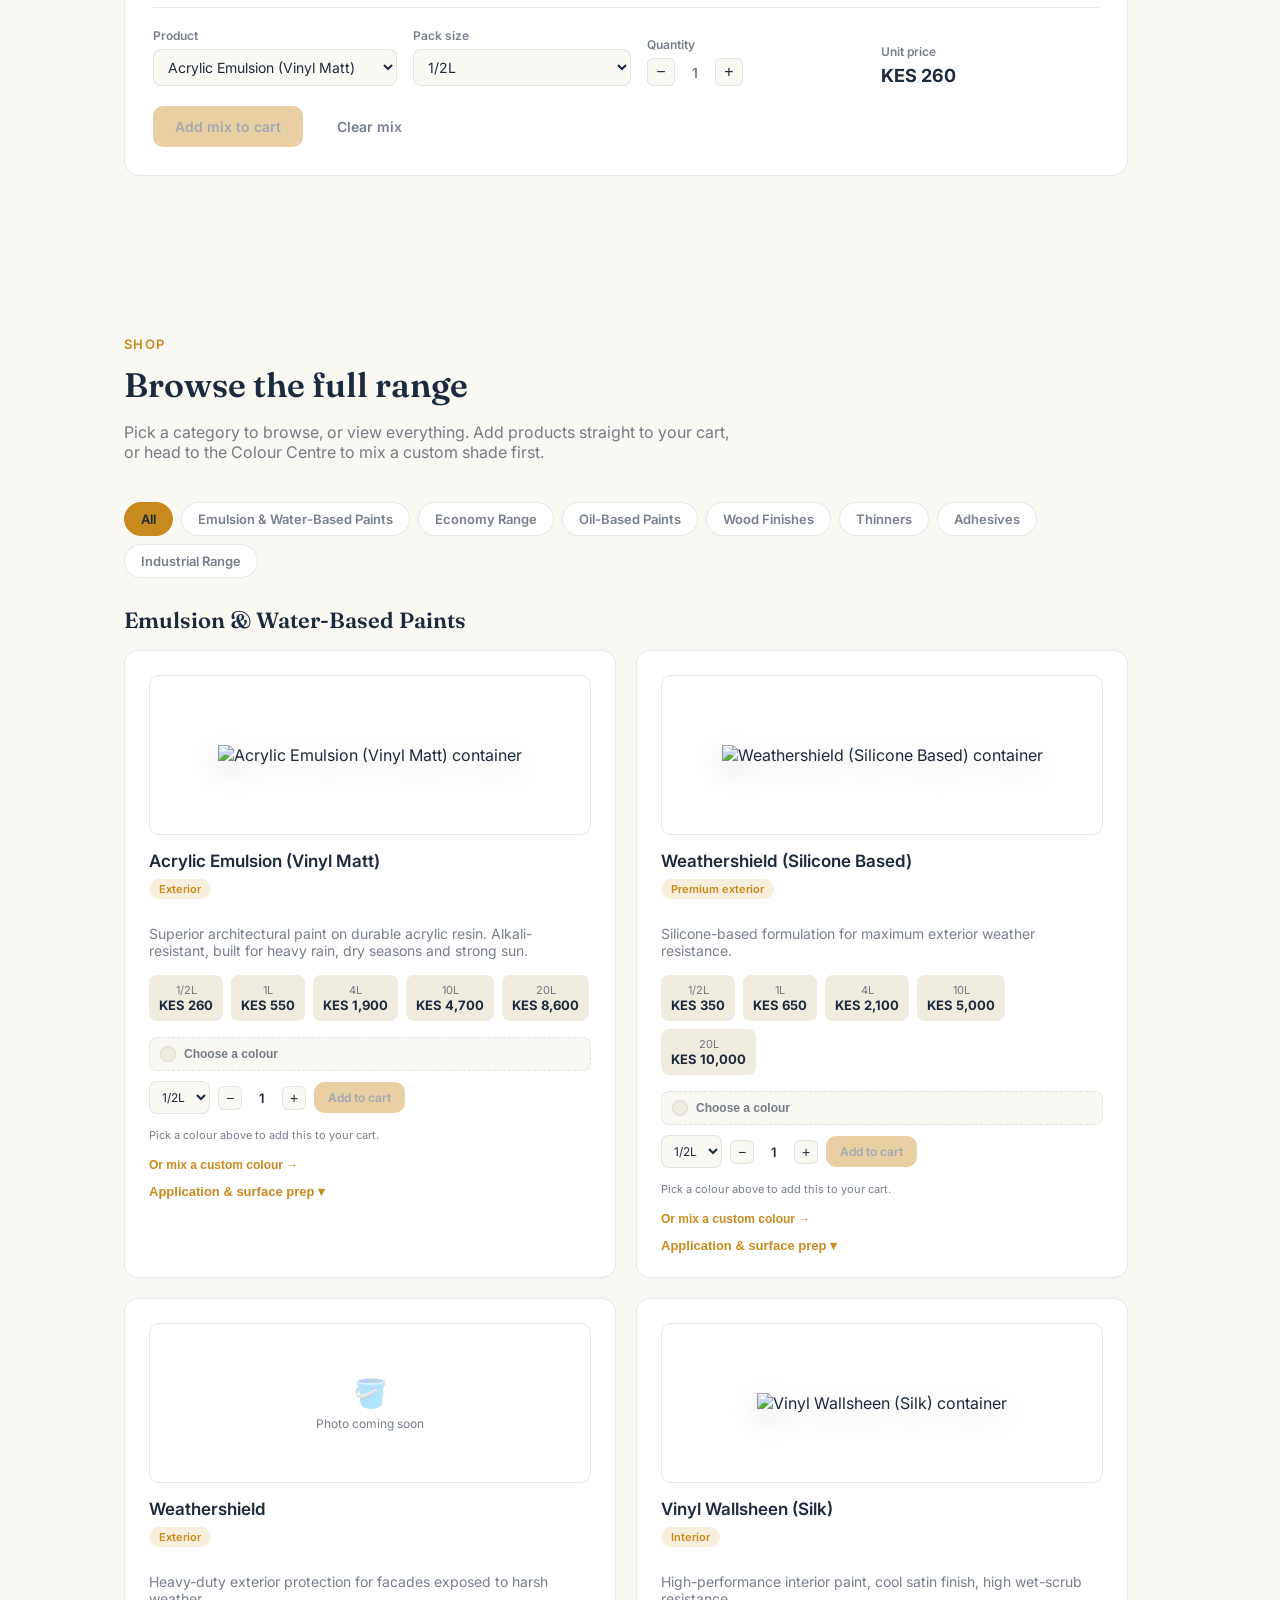
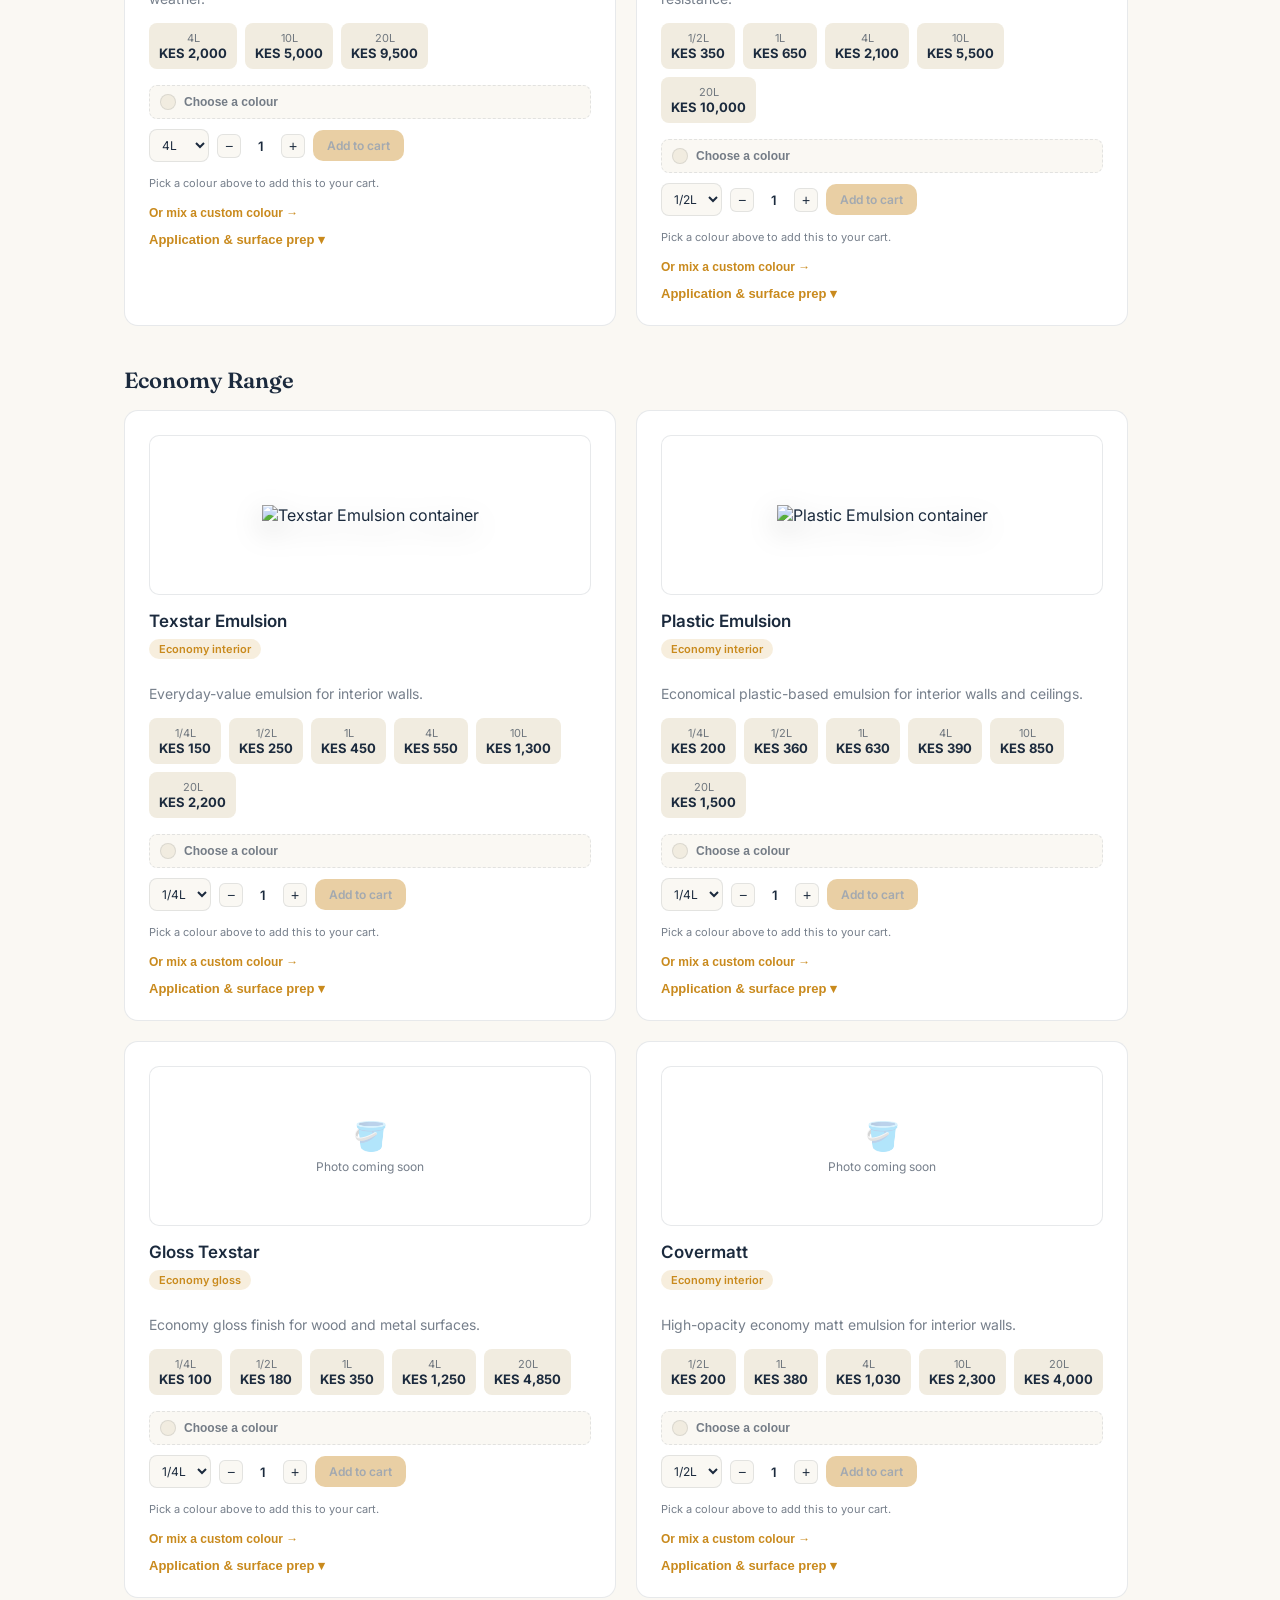
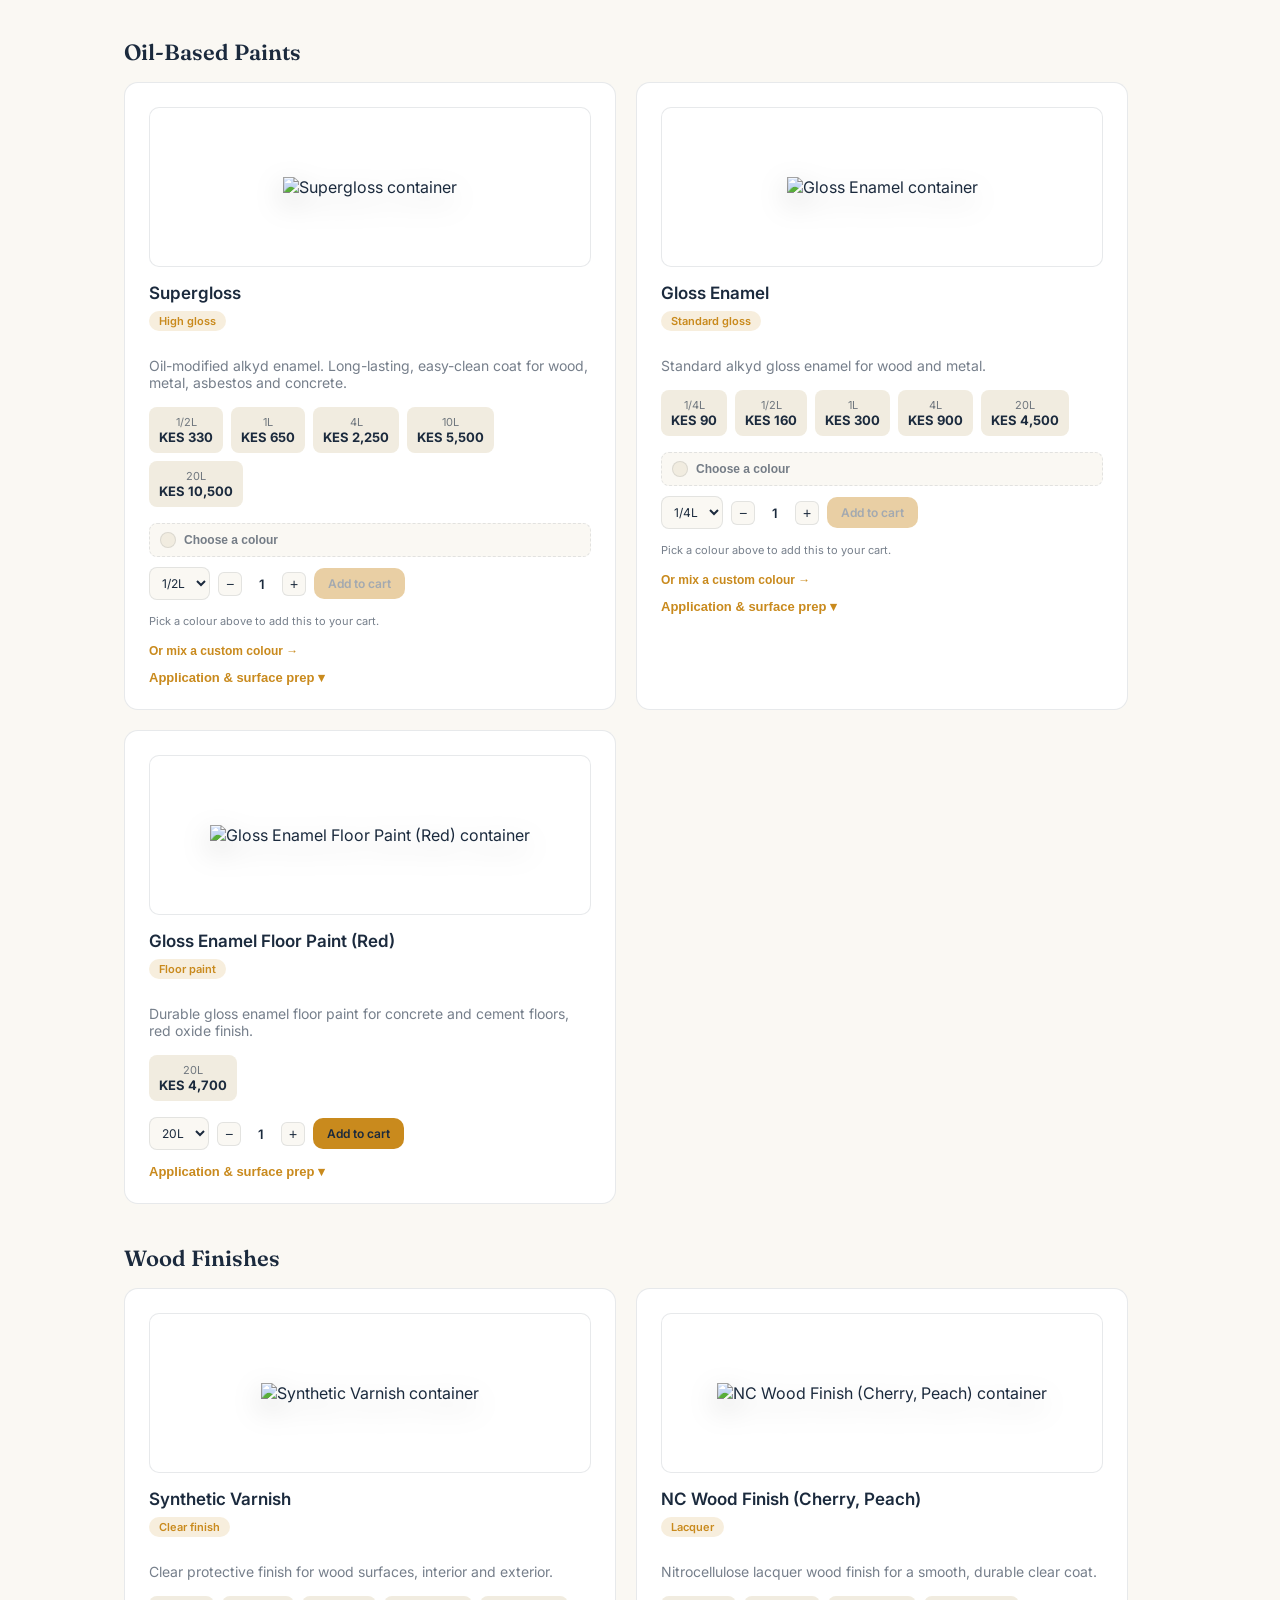
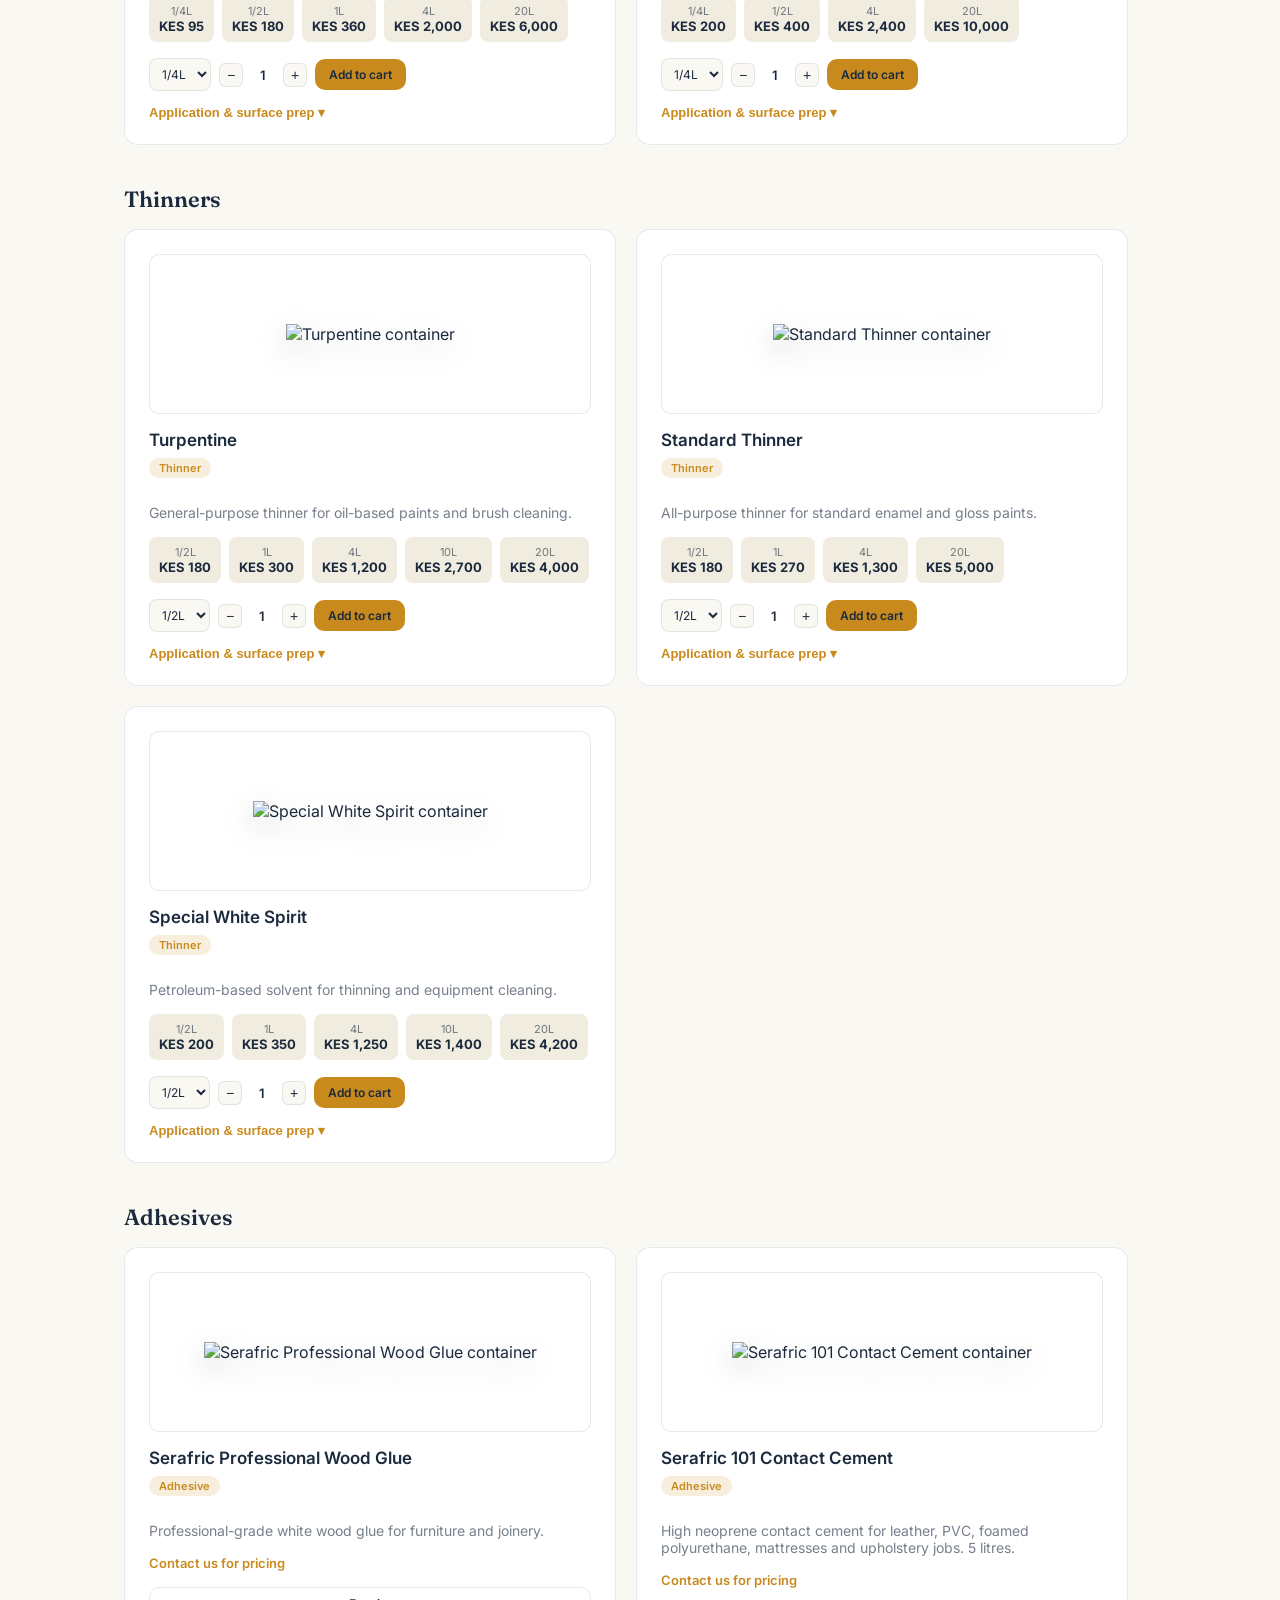
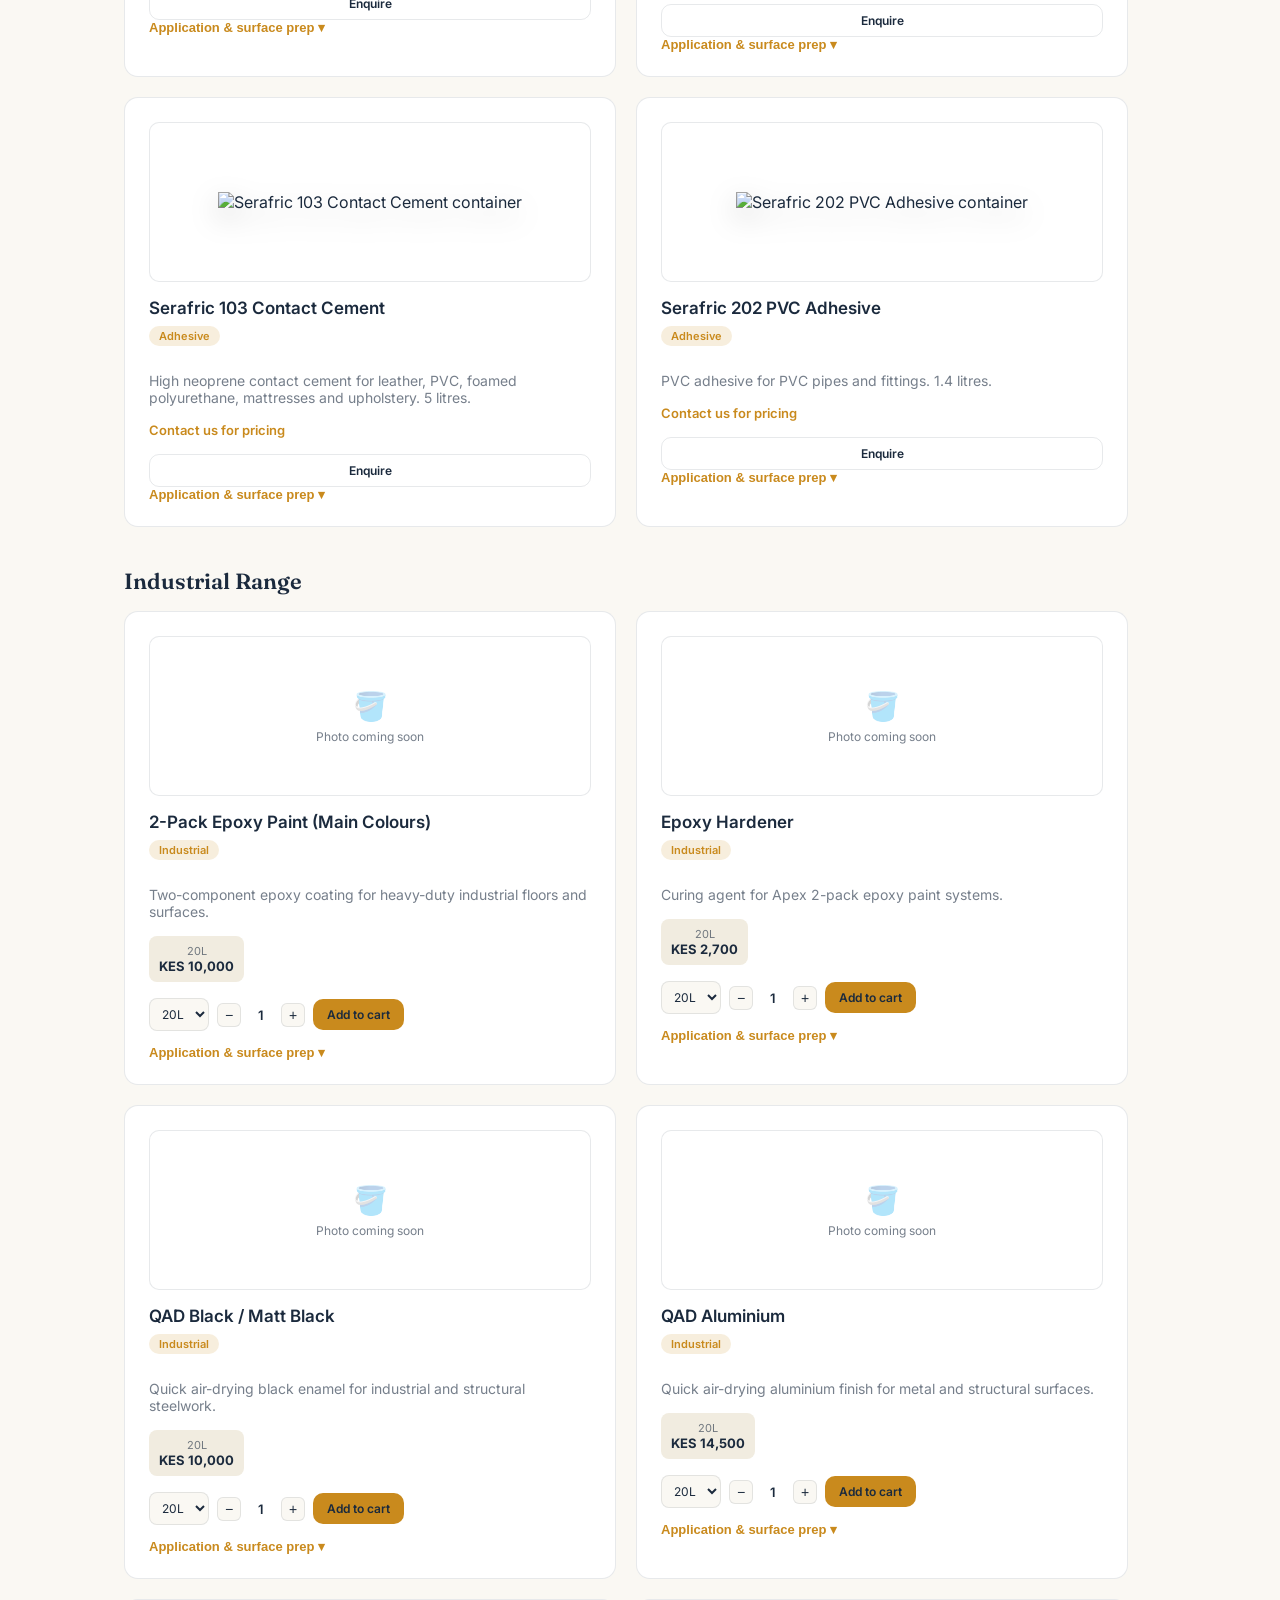
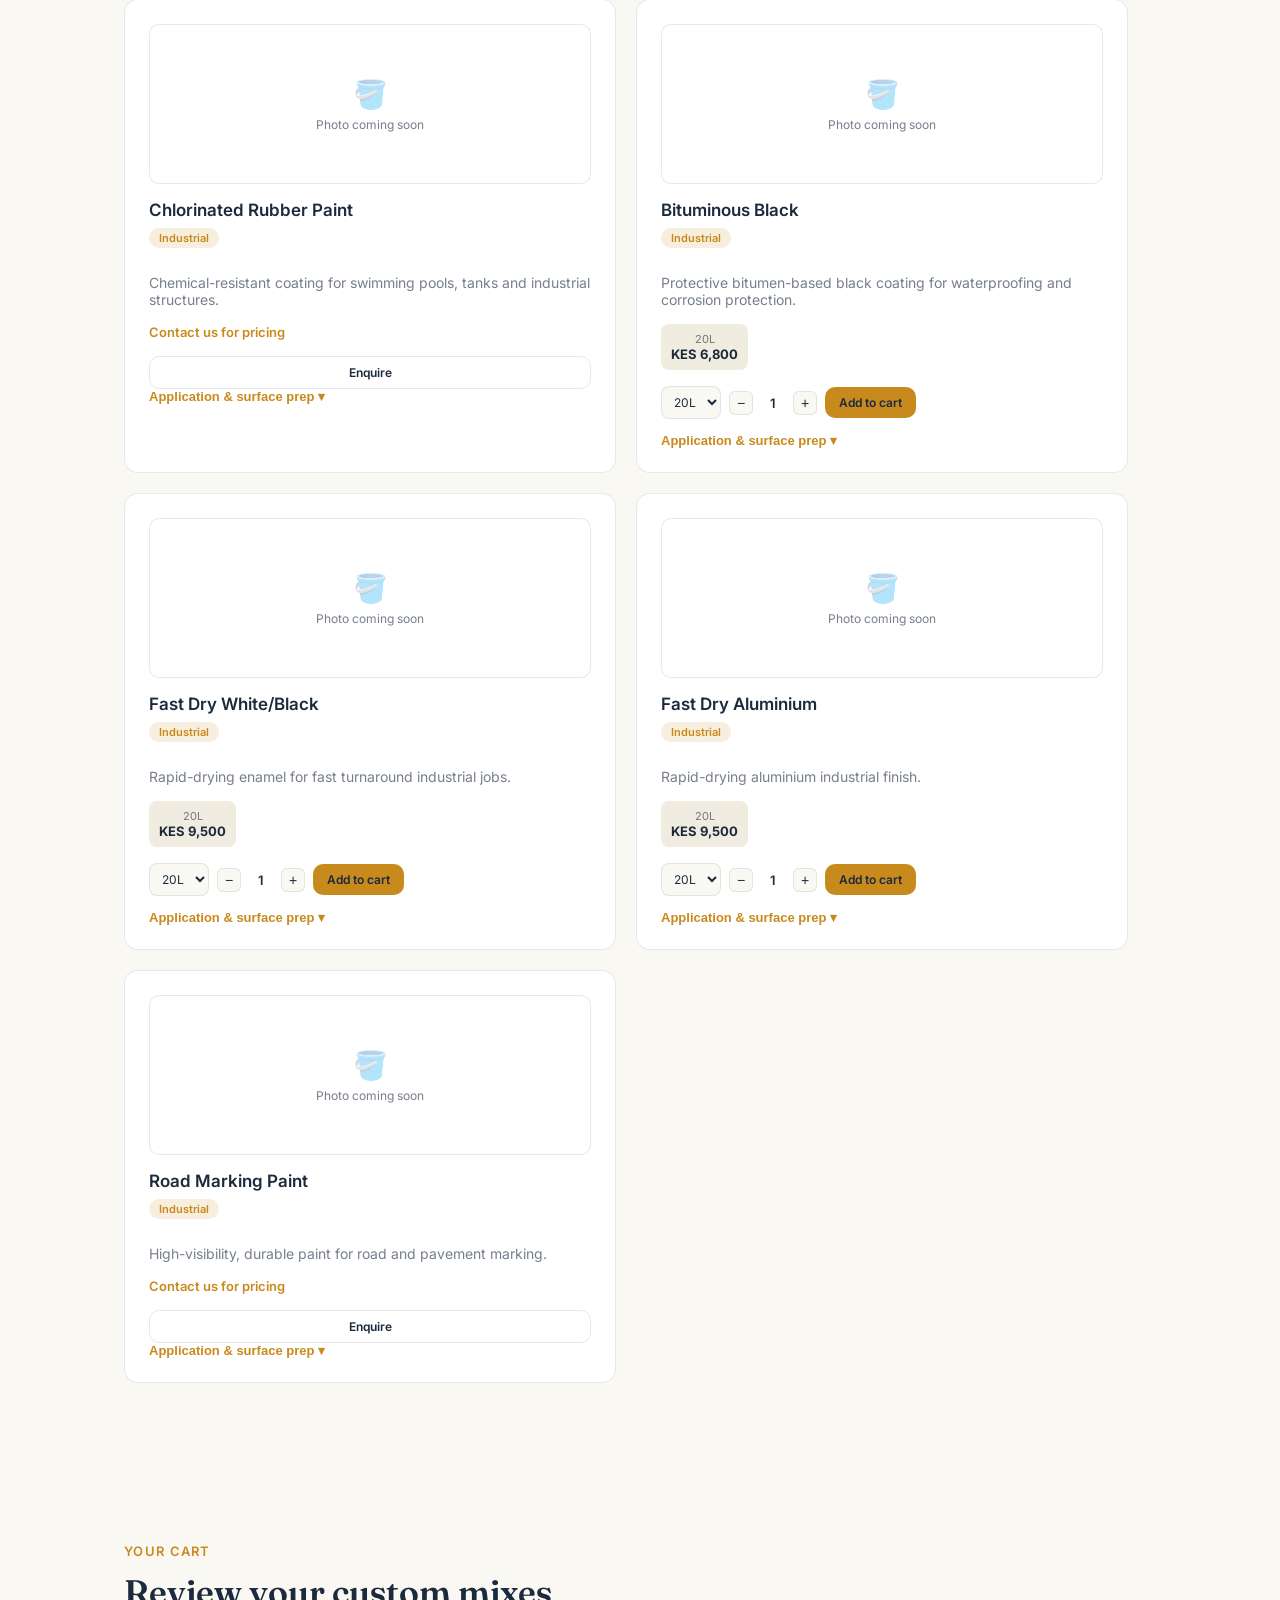
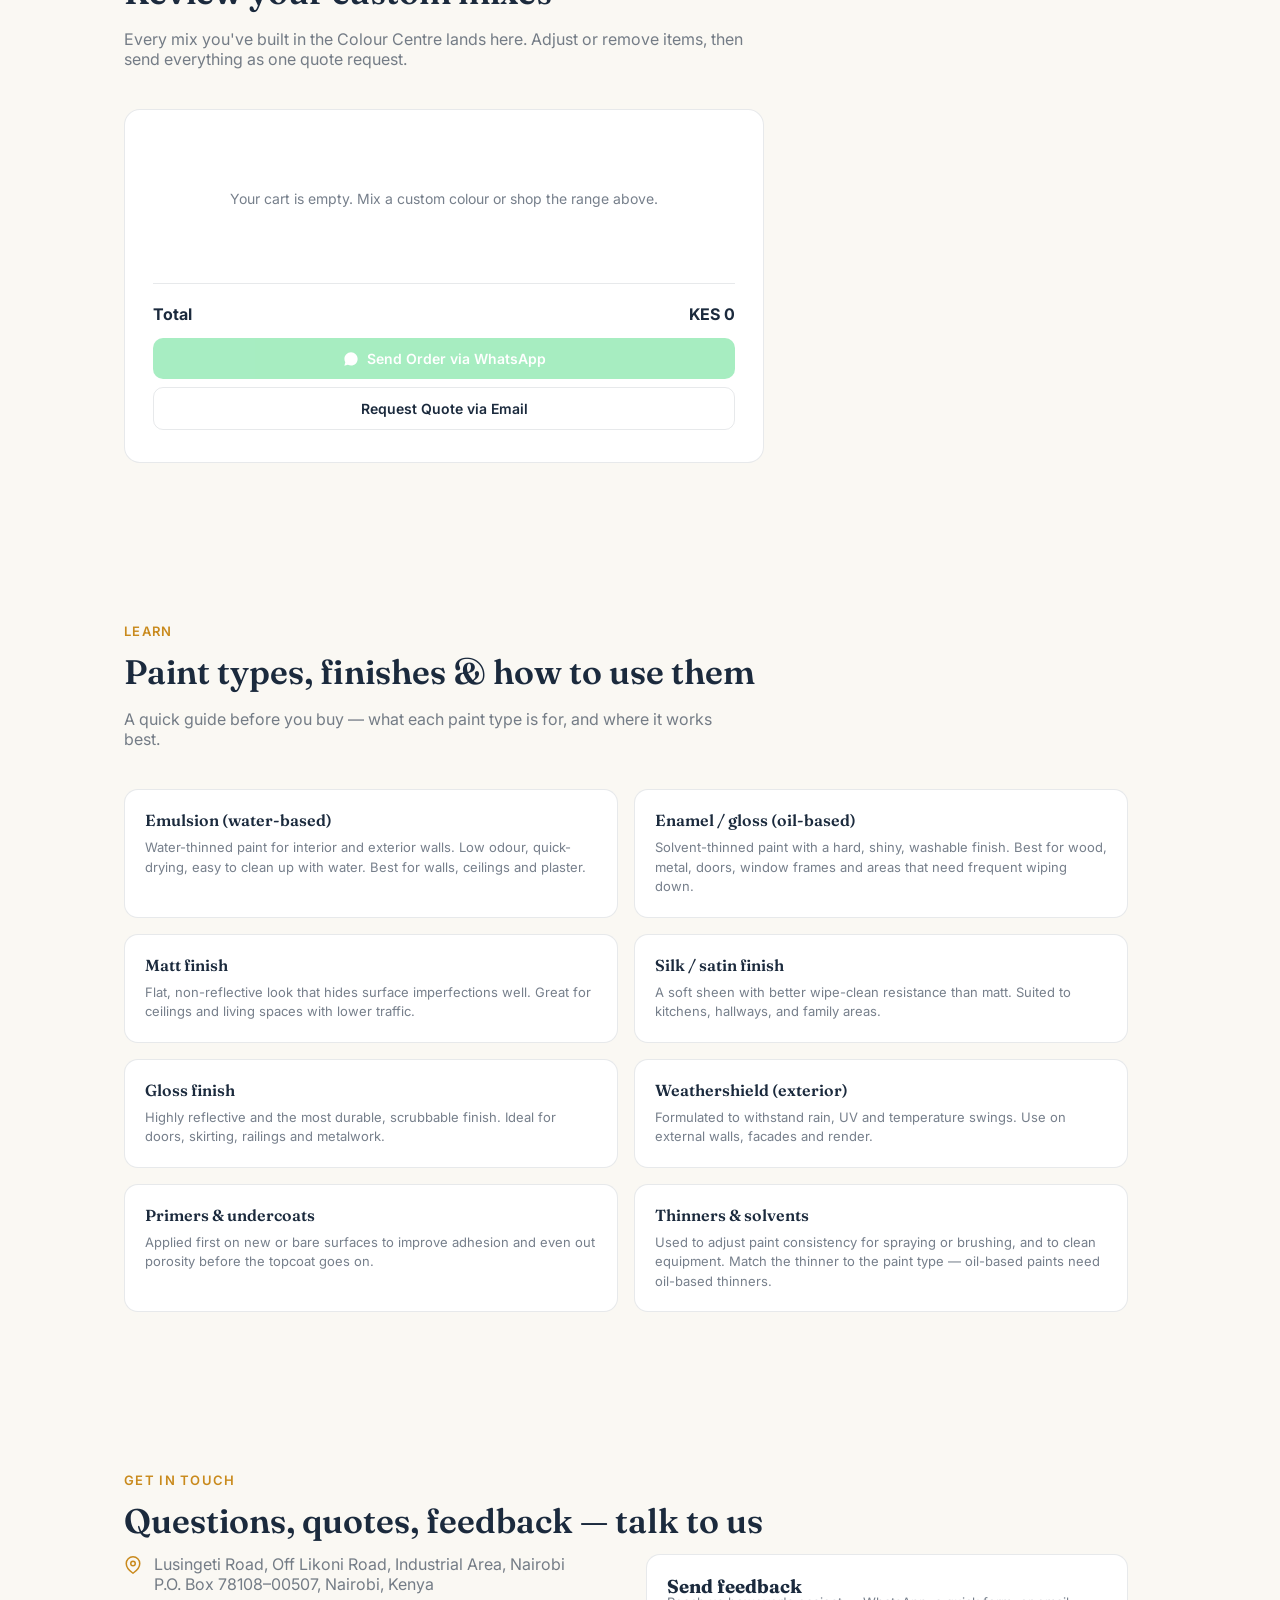
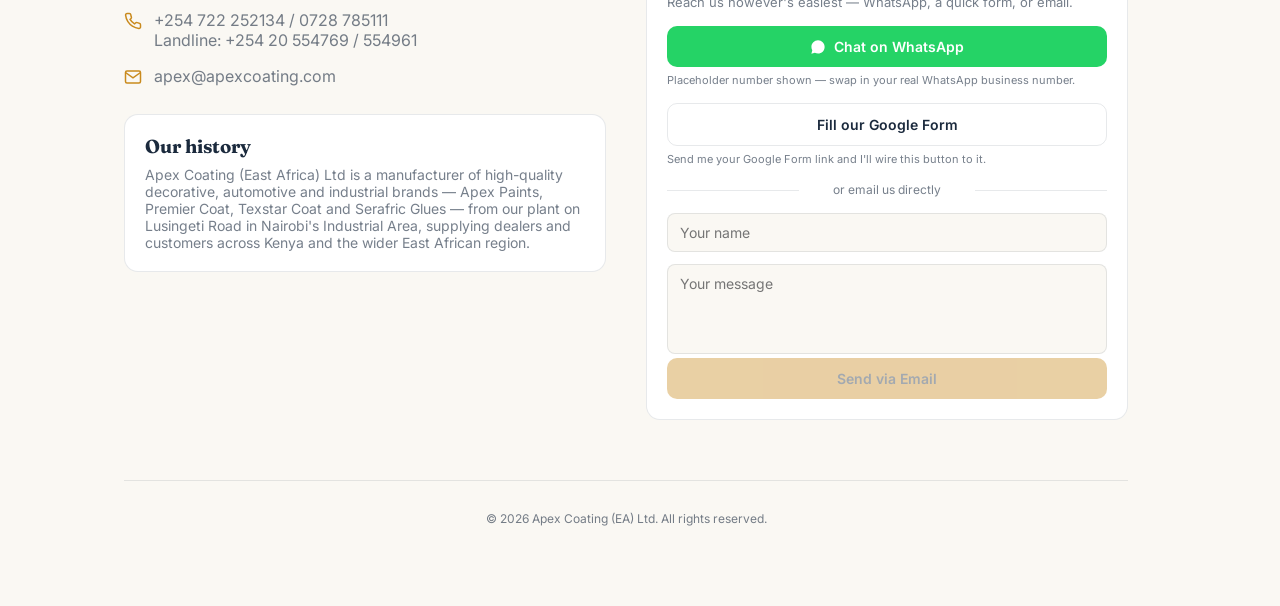
==== commit 789a244b: "Update index.html" ====
--- a/index.html
+++ b/index.html
@@ -13,12 +13,12 @@
   <!-- SIDEBAR -->
   <nav class="sidebar">
     <div class="logo-badge">
-      <svg width="18" height="18" viewBox="0 0 24 24" fill="none" stroke="currentColor" stroke-width="2">
-        <path d="M18.37 2.63 14 7l-1.59-1.59a2 2 0 0 0-2.82 0L8 7l9 9 1.59-1.59a2 2 0 0 0 0-2.82L17 10l4.37-4.37a2.12 2.12 0 1 0-3-3Z"/>
-        <path d="M9 8c-2 3-4 3.5-7 4l8 10c2-1 6-5 6-7"/>
-        <path d="M14.5 17.5 4.5 15"/>
-      </svg>
-    </div>
+      <img src="images/apex-logo.png" alt="Apex Coating (EA) Ltd" />
+    </div>
+    <div class="logo-badge logo-badge-premier">
+      <img src="images/premier-coat-logo.png" alt="Premier Coat" />
+    </div>
+    <div class="brand-stripe"></div>
     <div class="nav-links">
       <button class="nav-btn active" data-target="home" data-label="Home">
         <svg viewBox="0 0 24 24" width="18" height="18" fill="none" stroke="currentColor" stroke-width="2"><path d="m3 9 9-7 9 7v11a2 2 0 0 1-2 2H5a2 2 0 0 1-2-2z"/><polyline points="9 22 9 12 15 12 15 22"/></svg>
@@ -56,11 +56,11 @@
     <!-- HOME -->
     <section id="home" class="section hero">
       <p class="eyebrow">Apex Coating (EA) Ltd</p>
-      <h1 class="display">Coatings built for East Africa's climate — and homes built to last.</h1>
+      <h1 class="display">Colours true to Nature.</h1>
       <p class="lead">
-        Manufacturers of high-quality decorative and industrial coatings, adhesives and
-        related products, based in Nairobi's Industrial Area and serving customers across
-        East Africa.
+        Manufacturers of high-quality decorative, automotive and industrial brands —
+        Apex Paints, Premier Coat, Texstar Coat and Serafric Glues — based in Nairobi's
+        Industrial Area and serving customers across East Africa.
       </p>
       <div class="btn-row">
         <button class="btn btn-primary" data-scroll="colors">Explore Colours</button>
@@ -223,7 +223,7 @@
             </div>
             <div class="contact-row">
               <svg viewBox="0 0 24 24" width="18" height="18" fill="none" stroke="currentColor" stroke-width="2"><path d="M22 16.92v3a2 2 0 0 1-2.18 2 19.79 19.79 0 0 1-8.63-3.07 19.5 19.5 0 0 1-6-6 19.79 19.79 0 0 1-3.07-8.67A2 2 0 0 1 4.11 2h3a2 2 0 0 1 2 1.72c.127.96.361 1.903.7 2.81a2 2 0 0 1-.45 2.11L8.09 9.91a16 16 0 0 0 6 6l1.27-1.27a2 2 0 0 1 2.11-.45c.907.339 1.85.573 2.81.7A2 2 0 0 1 22 16.92z"/></svg>
-              <p>0722 252134 / 0728 785111</p>
+              <p>+254 722 252134 / 0728 785111<br />Landline: +254 20 554769 / 554961</p>
             </div>
             <div class="contact-row">
               <svg viewBox="0 0 24 24" width="18" height="18" fill="none" stroke="currentColor" stroke-width="2"><path d="M4 4h16c1.1 0 2 .9 2 2v12c0 1.1-.9 2-2 2H4c-1.1 0-2-.9-2-2V6c0-1.1.9-2 2-2z"/><polyline points="22,6 12,13 2,6"/></svg>
@@ -233,9 +233,10 @@
           <div class="card history-card">
             <h3 class="display">Our history</h3>
             <p>
-              Apex Coating (EA) Ltd manufactures high-quality decorative and industrial
-              coatings and related products from our Nairobi Industrial Area plant, supplying
-              dealers and customers across Kenya and the wider East African region.
+              Apex Coating (East Africa) Ltd is a manufacturer of high-quality decorative,
+              automotive and industrial brands — Apex Paints, Premier Coat, Texstar Coat and
+              Serafric Glues — from our plant on Lusingeti Road in Nairobi's Industrial Area,
+              supplying dealers and customers across Kenya and the wider East African region.
             </p>
           </div>
         </div>
--- a/style.css
+++ b/style.css
@@ -511,6 +511,7 @@
   margin-bottom: 4px;
 }
 .btn-whatsapp:hover { opacity: 0.9; }
+.btn-whatsapp.btn-disabled { opacity: 0.4; pointer-events: none; }
 
 /* ---------------- LEARN SECTION ---------------- */
 
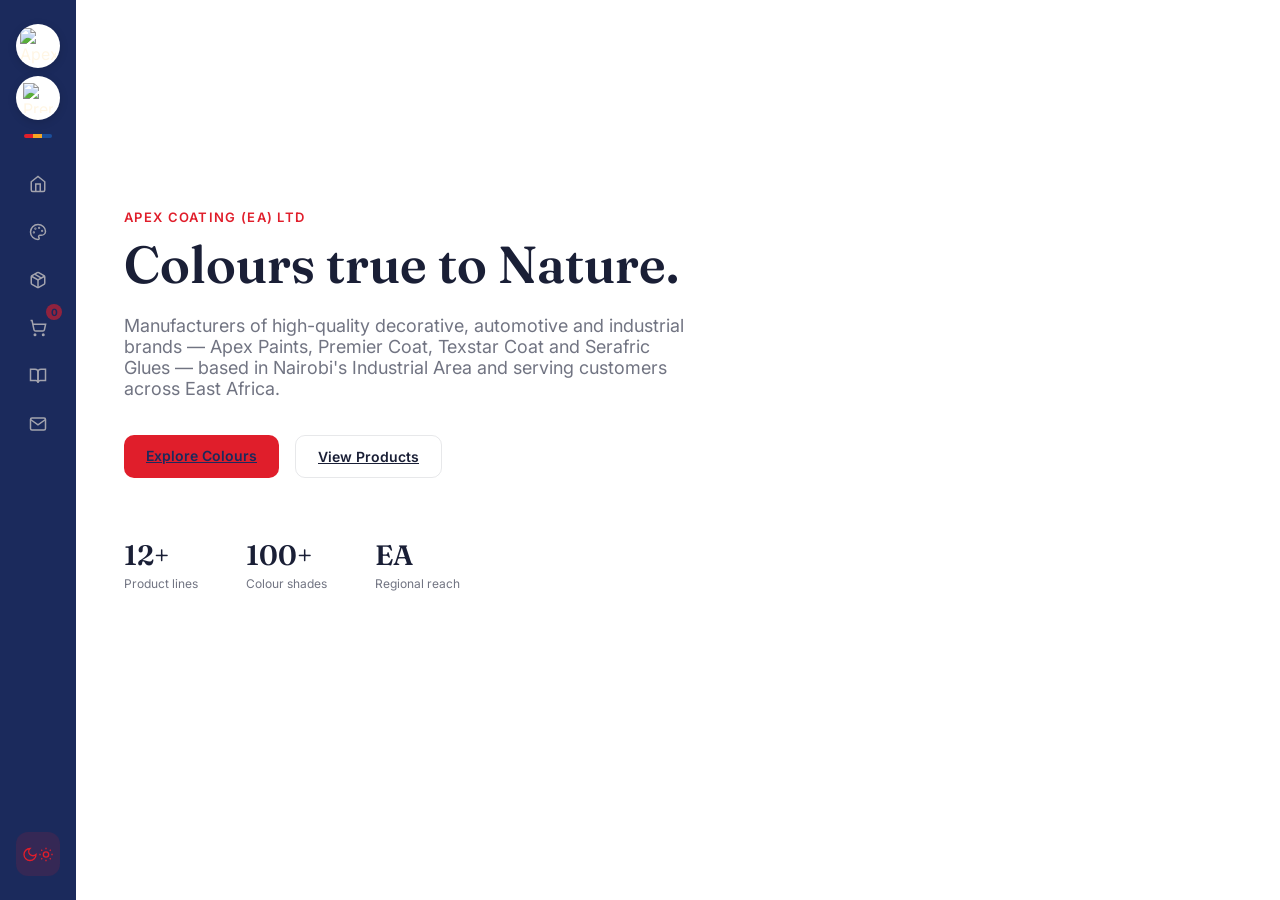
==== commit 64b89df2: "Update index.html" ====
--- a/index.html
+++ b/index.html
@@ -3,12 +3,12 @@
 <head>
 <meta charset="UTF-8" />
 <meta name="viewport" content="width=device-width, initial-scale=1.0" />
-<title>Apex Coating (EA) Ltd — Colour Centre</title>
+<title>Home — Apex Coating (EA) Ltd</title>
 <link rel="preconnect" href="https://fonts.googleapis.com">
 <link href="https://fonts.googleapis.com/css2?family=Fraunces:opsz,wght@9..144,500;9..144,600;9..144,700&family=Inter:wght@400;500;600;700&display=swap" rel="stylesheet">
 <link rel="stylesheet" href="style.css" />
 </head>
-<body>
+<body data-page="home">
 
   <!-- SIDEBAR -->
   <nav class="sidebar">
@@ -20,31 +20,31 @@
     </div>
     <div class="brand-stripe"></div>
     <div class="nav-links">
-      <button class="nav-btn active" data-target="home" data-label="Home">
+      <a class="nav-btn" data-page="home" href="index.html">
         <svg viewBox="0 0 24 24" width="18" height="18" fill="none" stroke="currentColor" stroke-width="2"><path d="m3 9 9-7 9 7v11a2 2 0 0 1-2 2H5a2 2 0 0 1-2-2z"/><polyline points="9 22 9 12 15 12 15 22"/></svg>
         <span class="tooltip">Home</span>
-      </button>
-      <button class="nav-btn" data-target="colors" data-label="Colours">
+      </a>
+      <a class="nav-btn" data-page="colours" href="colours.html">
         <svg viewBox="0 0 24 24" width="18" height="18" fill="none" stroke="currentColor" stroke-width="2"><circle cx="13.5" cy="6.5" r=".5"/><circle cx="17.5" cy="10.5" r=".5"/><circle cx="8.5" cy="7.5" r=".5"/><circle cx="6.5" cy="12.5" r=".5"/><path d="M12 2C6.5 2 2 6.5 2 12s4.5 10 10 10c.926 0 1.648-.746 1.648-1.688 0-.437-.18-.835-.437-1.125-.29-.289-.438-.652-.438-1.125a1.64 1.64 0 0 1 1.668-1.668h1.996c3.051 0 5.555-2.503 5.555-5.554C21.965 6.012 17.461 2 12 2z"/></svg>
         <span class="tooltip">Colours</span>
-      </button>
-      <button class="nav-btn" data-target="products" data-label="Products">
+      </a>
+      <a class="nav-btn" data-page="products" href="products.html">
         <svg viewBox="0 0 24 24" width="18" height="18" fill="none" stroke="currentColor" stroke-width="2"><path d="M16.5 9.4 7.55 4.24"/><path d="M21 16V8a2 2 0 0 0-1-1.73l-7-4a2 2 0 0 0-2 0l-7 4A2 2 0 0 0 3 8v8a2 2 0 0 0 1 1.73l7 4a2 2 0 0 0 2 0l7-4A2 2 0 0 0 21 16z"/><polyline points="3.29 7 12 12 20.71 7"/><line x1="12" y1="22" x2="12" y2="12"/></svg>
         <span class="tooltip">Products</span>
-      </button>
-      <button class="nav-btn" data-target="cart" data-label="Cart">
+      </a>
+      <a class="nav-btn" data-page="cart" href="cart.html">
         <svg viewBox="0 0 24 24" width="18" height="18" fill="none" stroke="currentColor" stroke-width="2"><circle cx="8" cy="21" r="1"/><circle cx="19" cy="21" r="1"/><path d="M2.05 2.05h2l2.66 12.42a2 2 0 0 0 2 1.58h9.78a2 2 0 0 0 2-1.58l1.65-7.42H5.12"/></svg>
         <span class="tooltip">Cart</span>
         <span id="cartBadge" class="cart-badge" hidden>0</span>
-      </button>
-      <button class="nav-btn" data-target="learn" data-label="Learn">
+      </a>
+      <a class="nav-btn" data-page="learn" href="learn.html">
         <svg viewBox="0 0 24 24" width="18" height="18" fill="none" stroke="currentColor" stroke-width="2"><path d="M2 3h6a4 4 0 0 1 4 4v14a3 3 0 0 0-3-3H2z"/><path d="M22 3h-6a4 4 0 0 0-4 4v14a3 3 0 0 1 3-3h7z"/></svg>
         <span class="tooltip">Learn</span>
-      </button>
-      <button class="nav-btn" data-target="contact" data-label="Contact">
+      </a>
+      <a class="nav-btn" data-page="contact" href="contact.html">
         <svg viewBox="0 0 24 24" width="18" height="18" fill="none" stroke="currentColor" stroke-width="2"><path d="M4 4h16c1.1 0 2 .9 2 2v12c0 1.1-.9 2-2 2H4c-1.1 0-2-.9-2-2V6c0-1.1.9-2 2-2z"/><polyline points="22,6 12,13 2,6"/></svg>
         <span class="tooltip">Contact</span>
-      </button>
+      </a>
     </div>
     <button id="themeToggle" class="nav-btn theme-btn">
       <svg id="iconMoon" viewBox="0 0 24 24" width="17" height="17" fill="none" stroke="currentColor" stroke-width="2"><path d="M12 3a6 6 0 0 0 9 9 9 9 0 1 1-9-9Z"/></svg>
@@ -53,8 +53,7 @@
   </nav>
 
   <main>
-    <!-- HOME -->
-    <section id="home" class="section hero">
+    <section class="section hero">
       <p class="eyebrow">Apex Coating (EA) Ltd</p>
       <h1 class="display">Colours true to Nature.</h1>
       <p class="lead">
@@ -63,218 +62,24 @@
         Industrial Area and serving customers across East Africa.
       </p>
       <div class="btn-row">
-        <button class="btn btn-primary" data-scroll="colors">Explore Colours</button>
-        <button class="btn btn-outline" data-scroll="products">View Products</button>
+        <a class="btn btn-primary" href="colours.html">Explore Colours</a>
+        <a class="btn btn-outline" href="products.html">View Products</a>
       </div>
       <div class="stats">
         <div><p class="display stat-num">12+</p><p class="stat-label">Product lines</p></div>
         <div><p class="display stat-num">100+</p><p class="stat-label">Colour shades</p></div>
         <div><p class="display stat-num">EA</p><p class="stat-label">Regional reach</p></div>
       </div>
-    </section>
 
-    <!-- COLOURS / MIXER -->
-    <section id="colors" class="section">
-      <p class="eyebrow">Colour Centre</p>
-      <h2 class="display section-title">Pick shades, get a custom mix</h2>
-      <p class="section-sub">
-        Tap a colour family to browse shades, add up to five to your mix, then choose the
-        product, pack size and quantity for your custom blend.
-      </p>
-
-      <div id="groupGrid" class="group-grid"></div>
-      <div id="shadePanel" class="shade-panel" hidden></div>
-
-      <div class="mixer">
-        <div class="mixer-hero">
-          <div class="blend-compare">
-            <div id="blendSwatch" class="blend-swatch"></div>
-            <span class="approx-symbol">≈</span>
-            <div id="matchSwatch" class="match-swatch"></div>
-          </div>
-          <div class="mixer-hero-text">
-            <p class="mixer-hero-label">Closest shade match</p>
-            <p id="mixMatch" class="mix-match">Add up to 5 shades to preview your blend</p>
-            <p id="mixComponents" class="mix-components"></p>
-          </div>
-        </div>
-
-        <div id="pickTray" class="pick-tray"></div>
-
-        <div class="mixer-controls">
-          <label>
-            Product
-            <select id="productSelect"></select>
-          </label>
-          <label>
-            Pack size
-            <select id="sizeSelect"></select>
-          </label>
-          <label>
-            Quantity
-            <div class="qty-stepper">
-              <button id="qtyMinus" type="button">−</button>
-              <span id="qtyValue">1</span>
-              <button id="qtyPlus" type="button">+</button>
-            </div>
-          </label>
-          <div class="mixer-price">
-            <span class="mixer-price-label">Unit price</span>
-            <span id="unitPrice" class="mixer-price-value">—</span>
-          </div>
-        </div>
-
-        <div class="mixer-actions">
-          <button id="addToCartBtn" class="btn btn-primary" disabled>Add mix to cart</button>
-          <button id="clearMixBtn" class="btn btn-ghost">Clear mix</button>
-        </div>
+      <div id="wallCarousel" class="wall-carousel" aria-hidden="true">
+        <div class="wall-float wf-1"><img src="images/hero-wall-yellow.jpg" alt="" /></div>
+        <div class="wall-float wf-2"><img src="images/roller-yellow.jpg" alt="" /></div>
+        <div class="wall-float wf-3"><img src="images/hero-wall-yellow.jpg" alt="" /></div>
+        <div class="wall-float wf-4"><img src="images/roller-yellow.jpg" alt="" /></div>
+        <div class="wall-float wf-5"><img src="images/hero-wall-yellow.jpg" alt="" /></div>
       </div>
     </section>
-
-    <!-- PRODUCTS -->
-    <section id="products" class="section">
-      <p class="eyebrow">Shop</p>
-      <h2 class="display section-title">Browse the full range</h2>
-      <p class="section-sub">
-        Pick a category to browse, or view everything. Add products straight to your cart,
-        or head to the Colour Centre to mix a custom shade first.
-      </p>
-      <div id="categoryTabs" class="category-tabs"></div>
-      <div id="productGrid"></div>
-    </section>
-
-    <!-- CART -->
-    <section id="cart" class="section">
-      <p class="eyebrow">Your Cart</p>
-      <h2 class="display section-title">Review your custom mixes</h2>
-      <p class="section-sub">
-        Every mix you've built in the Colour Centre lands here. Adjust or remove items, then
-        send everything as one quote request.
-      </p>
-      <div class="cart-page">
-        <div id="cartItems" class="cart-items"></div>
-        <div class="cart-footer">
-          <div class="cart-total-row">
-            <span>Total</span>
-            <span id="cartTotal">KES 0</span>
-          </div>
-          <a id="cartWhatsappBtn" class="btn btn-whatsapp btn-block" href="#" target="_blank" rel="noopener">
-            <svg viewBox="0 0 24 24" width="16" height="16" fill="currentColor"><path d="M12.04 2C6.58 2 2.13 6.45 2.13 11.91c0 1.75.46 3.45 1.32 4.95L2.05 22l5.25-1.38a9.9 9.9 0 0 0 4.74 1.21h.01c5.46 0 9.9-4.45 9.9-9.91C21.96 6.45 17.5 2 12.04 2z"/></svg>
-            Send Order via WhatsApp
-          </a>
-          <a id="cartQuoteBtn" class="btn btn-outline btn-block" href="#" style="margin-top:8px;">Request Quote via Email</a>
-        </div>
-      </div>
-    </section>
-
-    <!-- EDUCATION -->
-    <section id="learn" class="section">
-      <p class="eyebrow">Learn</p>
-      <h2 class="display section-title">Paint types, finishes &amp; how to use them</h2>
-      <p class="section-sub">A quick guide before you buy — what each paint type is for, and where it works best.</p>
-
-      <div class="learn-grid">
-        <div class="card learn-card">
-          <h3 class="display">Emulsion (water-based)</h3>
-          <p>Water-thinned paint for interior and exterior walls. Low odour, quick-drying, easy to clean up with water. Best for walls, ceilings and plaster.</p>
-        </div>
-        <div class="card learn-card">
-          <h3 class="display">Enamel / gloss (oil-based)</h3>
-          <p>Solvent-thinned paint with a hard, shiny, washable finish. Best for wood, metal, doors, window frames and areas that need frequent wiping down.</p>
-        </div>
-        <div class="card learn-card">
-          <h3 class="display">Matt finish</h3>
-          <p>Flat, non-reflective look that hides surface imperfections well. Great for ceilings and living spaces with lower traffic.</p>
-        </div>
-        <div class="card learn-card">
-          <h3 class="display">Silk / satin finish</h3>
-          <p>A soft sheen with better wipe-clean resistance than matt. Suited to kitchens, hallways, and family areas.</p>
-        </div>
-        <div class="card learn-card">
-          <h3 class="display">Gloss finish</h3>
-          <p>Highly reflective and the most durable, scrubbable finish. Ideal for doors, skirting, railings and metalwork.</p>
-        </div>
-        <div class="card learn-card">
-          <h3 class="display">Weathershield (exterior)</h3>
-          <p>Formulated to withstand rain, UV and temperature swings. Use on external walls, facades and render.</p>
-        </div>
-        <div class="card learn-card">
-          <h3 class="display">Primers &amp; undercoats</h3>
-          <p>Applied first on new or bare surfaces to improve adhesion and even out porosity before the topcoat goes on.</p>
-        </div>
-        <div class="card learn-card">
-          <h3 class="display">Thinners &amp; solvents</h3>
-          <p>Used to adjust paint consistency for spraying or brushing, and to clean equipment. Match the thinner to the paint type — oil-based paints need oil-based thinners.</p>
-        </div>
-      </div>
-    </section>
-
-    <!-- CONTACT -->
-    <section id="contact" class="section">
-      <p class="eyebrow">Get In Touch</p>
-      <h2 class="display section-title">Questions, quotes, feedback — talk to us</h2>
-
-      <div class="contact-grid">
-        <div>
-          <div class="contact-info">
-            <div class="contact-row">
-              <svg viewBox="0 0 24 24" width="18" height="18" fill="none" stroke="currentColor" stroke-width="2"><path d="M21 10c0 7-9 13-9 13s-9-6-9-13a9 9 0 0 1 18 0z"/><circle cx="12" cy="10" r="3"/></svg>
-              <p>Lusingeti Road, Off Likoni Road, Industrial Area, Nairobi<br />P.O. Box 78108–00507, Nairobi, Kenya</p>
-            </div>
-            <div class="contact-row">
-              <svg viewBox="0 0 24 24" width="18" height="18" fill="none" stroke="currentColor" stroke-width="2"><path d="M22 16.92v3a2 2 0 0 1-2.18 2 19.79 19.79 0 0 1-8.63-3.07 19.5 19.5 0 0 1-6-6 19.79 19.79 0 0 1-3.07-8.67A2 2 0 0 1 4.11 2h3a2 2 0 0 1 2 1.72c.127.96.361 1.903.7 2.81a2 2 0 0 1-.45 2.11L8.09 9.91a16 16 0 0 0 6 6l1.27-1.27a2 2 0 0 1 2.11-.45c.907.339 1.85.573 2.81.7A2 2 0 0 1 22 16.92z"/></svg>
-              <p>+254 722 252134 / 0728 785111<br />Landline: +254 20 554769 / 554961</p>
-            </div>
-            <div class="contact-row">
-              <svg viewBox="0 0 24 24" width="18" height="18" fill="none" stroke="currentColor" stroke-width="2"><path d="M4 4h16c1.1 0 2 .9 2 2v12c0 1.1-.9 2-2 2H4c-1.1 0-2-.9-2-2V6c0-1.1.9-2 2-2z"/><polyline points="22,6 12,13 2,6"/></svg>
-              <p>apex@apexcoating.com</p>
-            </div>
-          </div>
-          <div class="card history-card">
-            <h3 class="display">Our history</h3>
-            <p>
-              Apex Coating (East Africa) Ltd is a manufacturer of high-quality decorative,
-              automotive and industrial brands — Apex Paints, Premier Coat, Texstar Coat and
-              Serafric Glues — from our plant on Lusingeti Road in Nairobi's Industrial Area,
-              supplying dealers and customers across Kenya and the wider East African region.
-            </p>
-          </div>
-        </div>
-
-        <div class="card feedback-card">
-          <h3 class="display">Send feedback</h3>
-          <p class="feedback-sub">Reach us however's easiest — WhatsApp, a quick form, or email.</p>
-
-          <a class="btn btn-whatsapp btn-block" href="https://wa.me/254722252134" target="_blank" rel="noopener">
-            <svg viewBox="0 0 24 24" width="16" height="16" fill="currentColor"><path d="M12.04 2C6.58 2 2.13 6.45 2.13 11.91c0 1.75.46 3.45 1.32 4.95L2.05 22l5.25-1.38a9.9 9.9 0 0 0 4.74 1.21h.01c5.46 0 9.9-4.45 9.9-9.91C21.96 6.45 17.5 2 12.04 2z"/></svg>
-            Chat on WhatsApp
-          </a>
-          <p class="feedback-note">Placeholder number shown — swap in your real WhatsApp business number.</p>
-
-          <a class="btn btn-outline btn-block" href="#" id="googleFormLink" target="_blank" rel="noopener">Fill our Google Form</a>
-          <p class="feedback-note">Send me your Google Form link and I'll wire this button to it.</p>
-
-          <div class="feedback-divider">or email us directly</div>
-          <input id="fbName" type="text" placeholder="Your name" />
-          <textarea id="fbMessage" rows="4" placeholder="Your message"></textarea>
-          <button id="fbSend" class="btn btn-primary btn-block" disabled>Send via Email</button>
-        </div>
-      </div>
-
-      <div class="footer">© 2026 Apex Coating (EA) Ltd. All rights reserved.</div>
-    </section>
   </main>
-
-  <!-- COLOUR PICKER MODAL -->
-  <div id="colorPickerModal" class="modal-overlay" hidden>
-    <div class="modal-box">
-      <div class="modal-header">
-        <h3 class="display">Pick a colour</h3>
-        <button id="colorPickerClose" class="icon-btn">✕</button>
-      </div>
-      <div id="colorPickerBody" class="modal-body"></div>
-    </div>
-  </div>
 
   <script src="script.js"></script>
 </body>
--- a/style.css
+++ b/style.css
@@ -1,14 +1,17 @@
 :root {
-  --bg: #FAF8F3;
-  --bg-alt: #F1ECE0;
-  --ink: #1B2A3D;
-  --ink-soft: rgba(27,42,61,0.6);
+  --bg: #FFFFFF;
+  --bg-alt: #FDF3E7;
+  --ink: #1A1F36;
+  --ink-soft: rgba(26,31,54,0.62);
   --card: #FFFFFF;
-  --border: rgba(27,42,61,0.1);
-  --accent: #C98A1D;
-  --accent-soft: rgba(201,138,29,0.15);
-  --sidebar: #1B2A3D;
-  --sidebar-text: #F1ECE0;
+  --border: rgba(26,31,54,0.1);
+  --accent: #E01E2B;
+  --accent-soft: rgba(224,30,43,0.13);
+  --accent2: #1B4F9C;
+  --accent2-soft: rgba(27,79,156,0.13);
+  --gold: #F5A623;
+  --sidebar: #1B2A5C;
+  --sidebar-text: #FFF6E5;
 }
 
 body.dark {
@@ -18,10 +21,13 @@
   --ink-soft: rgba(237,234,226,0.6);
   --card: #1D222B;
   --border: rgba(237,234,226,0.1);
-  --accent: #E0A93A;
-  --accent-soft: rgba(224,169,58,0.15);
-  --sidebar: #0D1116;
-  --sidebar-text: #EDEAE2;
+  --accent: #F0424E;
+  --accent-soft: rgba(240,66,78,0.18);
+  --accent2: #4A82D6;
+  --accent2-soft: rgba(74,130,214,0.18);
+  --gold: #F5B94A;
+  --sidebar: #0D1327;
+  --sidebar-text: #FFF6E5;
 }
 
 * { box-sizing: border-box; }
@@ -55,13 +61,23 @@
 }
 
 .logo-badge {
-  width: 40px; height: 40px;
+  width: 44px; height: 44px;
   border-radius: 50%;
-  background: var(--accent);
-  color: var(--sidebar);
+  background: #fff;
   display: flex; align-items: center; justify-content: center;
-  transform: rotate(-8deg);
-  margin-bottom: 32px;
+  margin-bottom: 8px;
+  overflow: hidden;
+  box-shadow: 0 2px 8px rgba(0,0,0,0.15);
+}
+.logo-badge img { width: 100%; height: 100%; object-fit: contain; padding: 4px; box-sizing: border-box; }
+.logo-badge-premier { margin-bottom: 14px; }
+.logo-badge-premier img { padding: 7px; }
+
+.brand-stripe {
+  width: 28px; height: 4px;
+  border-radius: 2px;
+  background: linear-gradient(90deg, var(--accent) 0 33%, var(--gold) 33% 66%, var(--accent2) 66% 100%);
+  margin-bottom: 24px;
 }
 
 .nav-links { display: flex; flex-direction: column; gap: 4px; flex: 1; }
@@ -219,6 +235,7 @@
 .shade-card .swatch { height: 64px; }
 .shade-card .info { padding: 10px 12px; }
 .shade-card .info p { font-size: 13px; font-weight: 500; margin: 0 0 8px; }
+.shade-card .shade-code { font-size: 10px; font-weight: 600; color: var(--ink-soft); margin: -6px 0 8px; }
 .shade-card button {
   width: 100%;
   font-size: 12px;
@@ -360,6 +377,21 @@
   padding: 0 0 12px;
   text-align: left;
 }
+
+.pairs-with { margin-bottom: 12px; }
+.pairs-with-label { font-size: 11px; font-weight: 600; color: var(--ink-soft); margin: 0 0 6px; }
+.pairs-with-chip {
+  display: inline-block;
+  font-size: 11px; font-weight: 600;
+  background: var(--bg-alt);
+  color: var(--ink);
+  padding: 5px 10px;
+  border-radius: 999px;
+  margin: 0 6px 6px 0;
+  cursor: pointer;
+  border: 1px solid var(--border);
+}
+.pairs-with-chip:hover { border-color: var(--accent); color: var(--accent); }
 
 /* Cart thumbnails for direct product items */
 .cart-thumb {
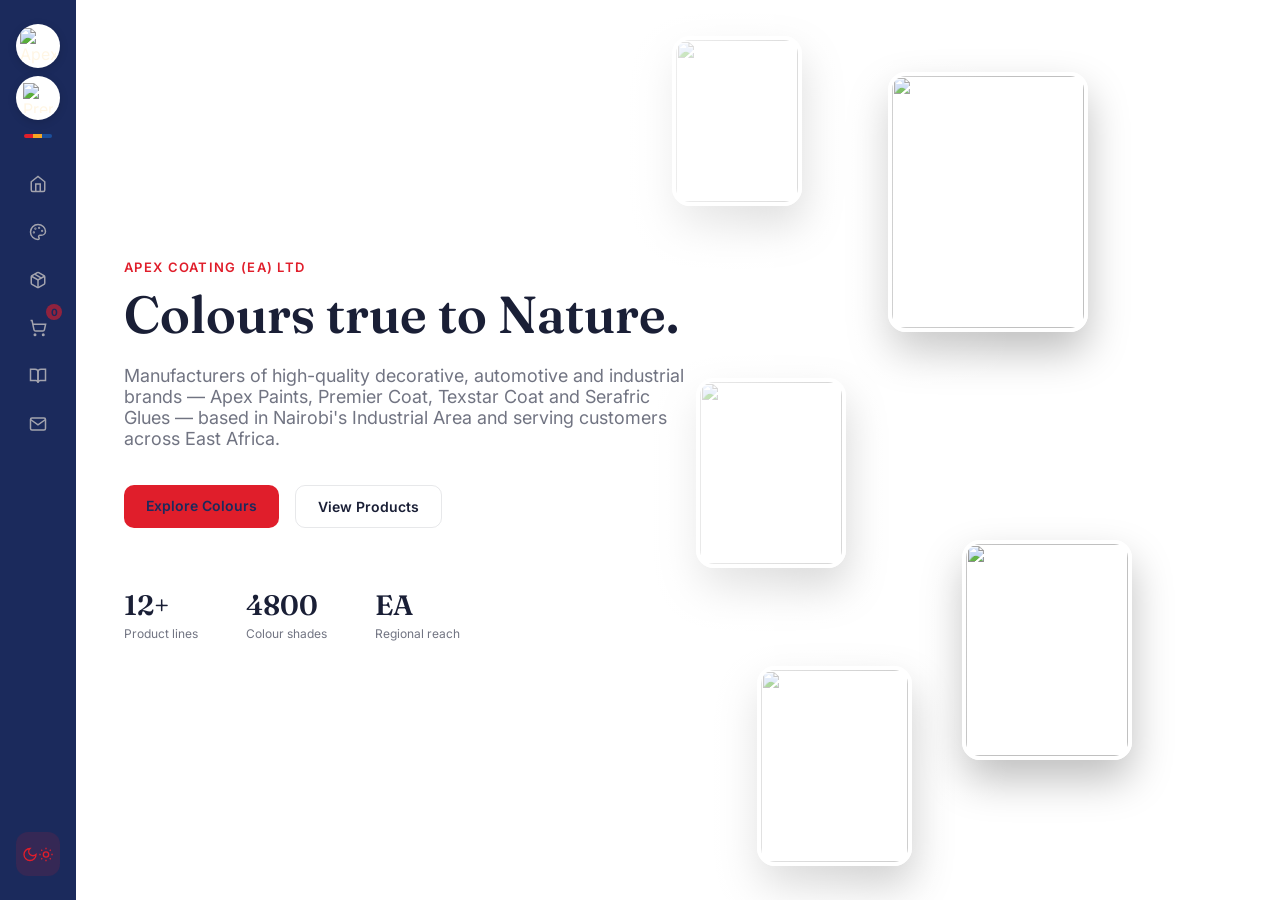
==== commit 25e1b099: "Update colour shades statistic in index.html" ====
--- a/index.html
+++ b/index.html
@@ -67,7 +67,7 @@
       </div>
       <div class="stats">
         <div><p class="display stat-num">12+</p><p class="stat-label">Product lines</p></div>
-        <div><p class="display stat-num">100+</p><p class="stat-label">Colour shades</p></div>
+        <div><p class="display stat-num">4800</p><p class="stat-label">Colour shades</p></div>
         <div><p class="display stat-num">EA</p><p class="stat-label">Regional reach</p></div>
       </div>
 
--- a/style.css
+++ b/style.css
@@ -92,6 +92,7 @@
   opacity: 0.6;
   display: flex; align-items: center; justify-content: center;
   cursor: pointer;
+  text-decoration: none;
   transition: background 0.2s, opacity 0.2s;
 }
 .nav-btn:hover { opacity: 1; }
@@ -137,10 +138,47 @@
 .section:first-child { min-height: 100vh; display: flex; flex-direction: column; justify-content: center; }
 
 .hero {
-  background-image: linear-gradient(to right, var(--bg) 38%, transparent 78%), url('images/hero-bg.svg');
+  position: relative;
+  overflow: hidden;
+  background-image: linear-gradient(to right, var(--bg) 42%, transparent 85%), url('images/hero-bg.svg');
   background-repeat: no-repeat;
   background-position: right center;
   background-size: cover;
+}
+
+.wall-carousel {
+  position: absolute;
+  inset: 0;
+  z-index: -1;
+  pointer-events: none;
+}
+
+.wall-float {
+  position: absolute;
+  border-radius: 18px;
+  overflow: hidden;
+  box-shadow: 0 20px 40px rgba(0,0,0,0.25);
+  border: 4px solid var(--bg);
+}
+.wall-float img { width: 100%; height: 100%; object-fit: cover; display: block; }
+
+.wf-1 { width: 200px; height: 260px; top: 8%;  right: 8%;  animation: floatA 9s ease-in-out infinite; }
+.wf-2 { width: 150px; height: 190px; top: 42%; right: 30%; animation: floatB 11s ease-in-out infinite; animation-delay: -2s; }
+.wf-3 { width: 170px; height: 220px; top: 60%; right: 4%;  animation: floatA 10s ease-in-out infinite; animation-delay: -4s; }
+.wf-4 { width: 130px; height: 170px; top: 4%;  right: 34%; animation: floatB 8s ease-in-out infinite; animation-delay: -1s; }
+.wf-5 { width: 155px; height: 200px; top: 74%; right: 24%; animation: floatA 12s ease-in-out infinite; animation-delay: -6s; }
+
+@keyframes floatA {
+  0%, 100% { transform: translate(0, 0) rotate(-3deg); }
+  50% { transform: translate(-14px, -20px) rotate(2deg); }
+}
+@keyframes floatB {
+  0%, 100% { transform: translate(0, 0) rotate(3deg); }
+  50% { transform: translate(16px, 18px) rotate(-2deg); }
+}
+
+@media (max-width: 900px) {
+  .wall-carousel { display: none; }
 }
 
 .eyebrow {
@@ -165,6 +203,8 @@
   border-radius: 10px;
   border: none;
   cursor: pointer;
+  text-decoration: none;
+  display: inline-block;
   transition: opacity 0.2s, background 0.2s;
 }
 .btn:disabled { opacity: 0.4; cursor: not-allowed; }
@@ -337,6 +377,9 @@
 
 /* Category tabs */
 .category-tabs { display: flex; flex-wrap: wrap; gap: 8px; margin-bottom: 28px; }
+.finish-tabs { margin-top: -14px; margin-bottom: 32px; }
+.finish-tab { background: var(--bg-alt); font-size: 12px; padding: 6px 14px; }
+.finish-tab.active { background: var(--accent2); border-color: var(--accent2); color: #fff; }
 .cat-tab {
   font-family: 'Inter', sans-serif;
   font-size: 13px;
@@ -438,6 +481,21 @@
   border: 1px solid var(--border);
   border-radius: 14px;
   padding: 24px;
+  position: relative;
+}
+.product-card.unavailable { opacity: 0.55; filter: grayscale(0.8); }
+.unavailable-badge {
+  position: absolute;
+  top: 12px; right: 12px;
+  background: var(--ink);
+  color: var(--bg);
+  font-size: 10px;
+  font-weight: 700;
+  text-transform: uppercase;
+  letter-spacing: 0.04em;
+  padding: 4px 10px;
+  border-radius: 999px;
+  z-index: 2;
 }
 .product-image {
   width: 100%;
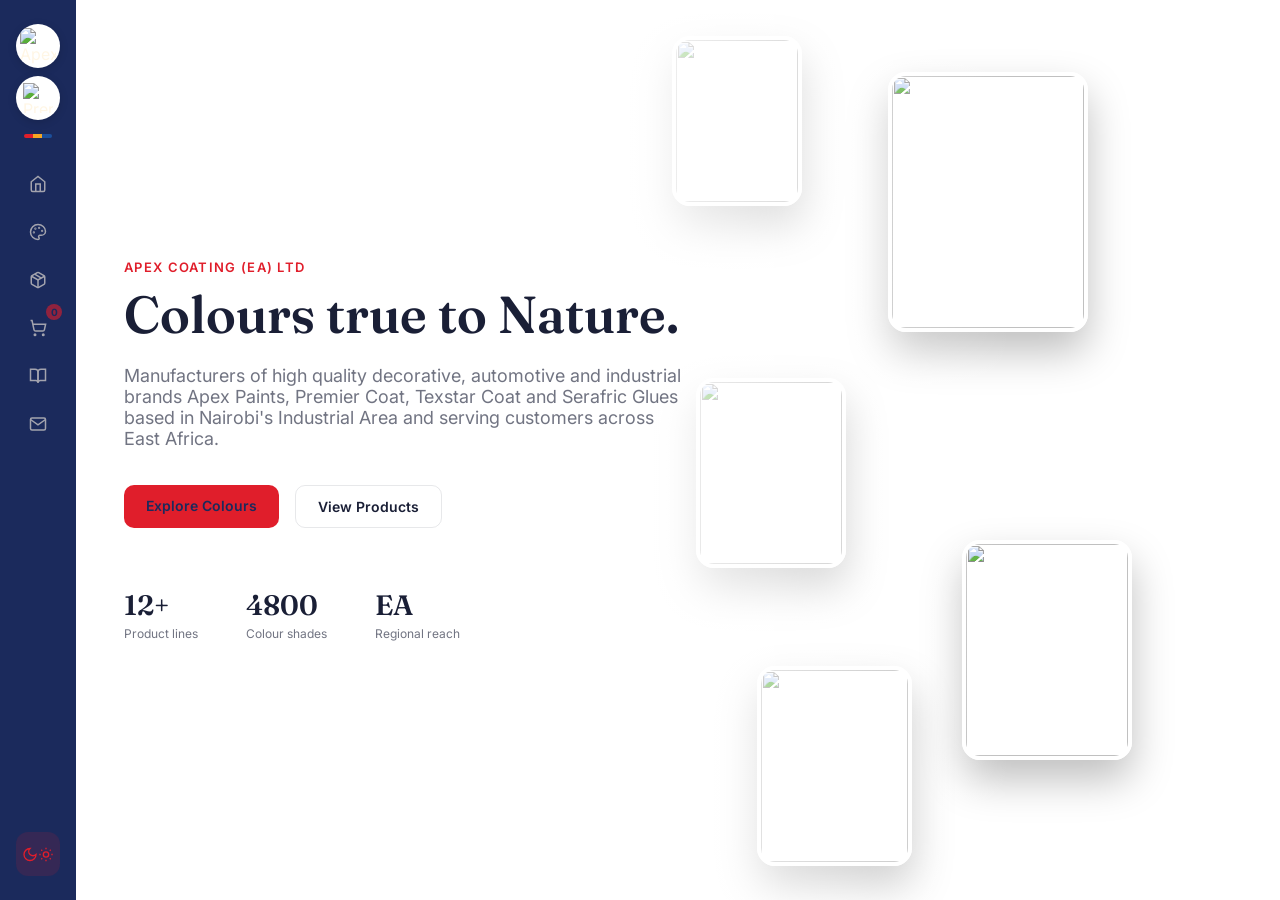
==== commit edf1e5bc: "Update index.html" ====
--- a/index.html
+++ b/index.html
@@ -3,7 +3,7 @@
 <head>
 <meta charset="UTF-8" />
 <meta name="viewport" content="width=device-width, initial-scale=1.0" />
-<title>Home — Apex Coating (EA) Ltd</title>
+<title>Home  Apex Coating (EA) Ltd</title>
 <link rel="preconnect" href="https://fonts.googleapis.com">
 <link href="https://fonts.googleapis.com/css2?family=Fraunces:opsz,wght@9..144,500;9..144,600;9..144,700&family=Inter:wght@400;500;600;700&display=swap" rel="stylesheet">
 <link rel="stylesheet" href="style.css" />
@@ -57,8 +57,8 @@
       <p class="eyebrow">Apex Coating (EA) Ltd</p>
       <h1 class="display">Colours true to Nature.</h1>
       <p class="lead">
-        Manufacturers of high-quality decorative, automotive and industrial brands —
-        Apex Paints, Premier Coat, Texstar Coat and Serafric Glues — based in Nairobi's
+        Manufacturers of high quality decorative, automotive and industrial brands 
+        Apex Paints, Premier Coat, Texstar Coat and Serafric Glues  based in Nairobi's
         Industrial Area and serving customers across East Africa.
       </p>
       <div class="btn-row">
